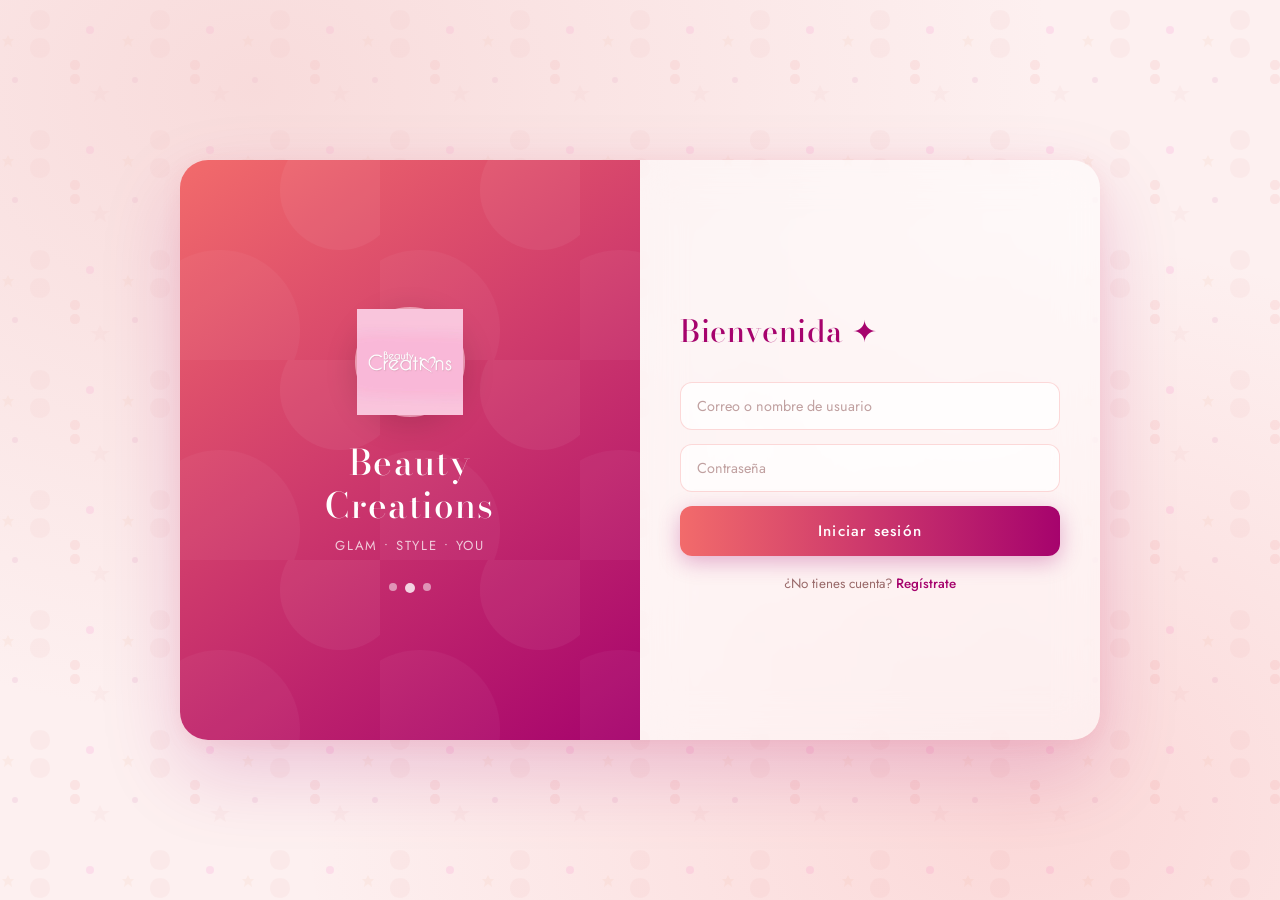
==== index.html @ e6faa915 "Add files via upload" ====
<!DOCTYPE html>
<html lang="es">
<head>
  <meta charset="UTF-8" />
  <meta name="viewport" content="width=device-width, initial-scale=1.0"/>
  <title>Beauty Creations</title>
  <link rel="preconnect" href="https://fonts.googleapis.com">
  <link rel="preconnect" href="https://fonts.gstatic.com" crossorigin>
  <link href="https://fonts.googleapis.com/css2?family=Bodoni+Moda:ital,opsz,wght@0,6..96,400;0,6..96,500;0,6..96,600;1,6..96,400&family=Jost:wght@300;400;500&display=swap" rel="stylesheet">
  <style>
    :root {
      --blush:   #F2C2C2;
      --coral:   #F26B6B;
      --peach:   #F2B694;
      --fuchsia: #F2059F;
      --plum:    #A6036D;
      --white:   #fff9f9;
      --glass:   rgba(255,255,255,0.55);
      --shadow:  0 8px 40px rgba(162,3,109,0.10);
      --radius:  18px;
      --font-display: 'Bodoni Moda', Georgia, serif;
      --font-body:    'Jost', sans-serif;
    }

    *, *::before, *::after { box-sizing: border-box; margin: 0; padding: 0; }
    html { scroll-behavior: smooth; }

    /* ── Scrollbar ── */
    ::-webkit-scrollbar { width: 5px; }
    ::-webkit-scrollbar-track { background: var(--blush); }
    ::-webkit-scrollbar-thumb { background: var(--coral); border-radius: 10px; }

    body {
      font-family: var(--font-body);
      background-color: #fdf0f0;
      background-image:
        radial-gradient(ellipse at 20% 10%, rgba(242,194,194,0.45) 0%, transparent 55%),
        radial-gradient(ellipse at 80% 90%, rgba(242,107,107,0.18) 0%, transparent 50%),
        url("data:image/svg+xml,%3Csvg width='120' height='120' viewBox='0 0 120 120' xmlns='http://www.w3.org/2000/svg'%3E%3Cg fill='none' fill-rule='evenodd'%3E%3Cpath d='M30 20 C30 14 34 10 40 10 C46 10 50 14 50 20 C50 26 46 30 40 30 L40 38 C46 38 50 42 50 48 C50 54 46 58 40 58 C34 58 30 54 30 48 C30 42 34 38 40 38 L40 30 C34 30 30 26 30 20Z' fill='%23F2C2C2' fill-opacity='0.15'/%3E%3Ccircle cx='90' cy='30' r='4' fill='%23F2059F' fill-opacity='0.08'/%3E%3Ccircle cx='15' cy='80' r='3' fill='%23A6036D' fill-opacity='0.07'/%3E%3Cpath d='M70 65 C70 62 72 60 75 60 C78 60 80 62 80 65 C80 68 78 70 75 70 L75 74 C78 74 80 76 80 79 C80 82 78 84 75 84 C72 84 70 82 70 79 C70 76 72 74 75 74 L75 70 C72 70 70 68 70 65Z' fill='%23F26B6B' fill-opacity='0.10'/%3E%3Cpath d='M100 85 L103 91 L110 91 L104 95 L106 102 L100 98 L94 102 L96 95 L90 91 L97 91Z' fill='%23F2C2C2' fill-opacity='0.12'/%3E%3Cpath d='M8 35 L10 39 L14 39 L11 42 L12 47 L8 44 L4 47 L5 42 L2 39 L6 39Z' fill='%23F2B694' fill-opacity='0.12'/%3E%3C/g%3E%3C/svg%3E");
      min-height: 100vh;
      color: #3a2a2a;
    }

    /* ══════════════════════════════════════
       SCREENS
    ══════════════════════════════════════ */
    .screen { display: none; }
    .screen.active { display: block; }
    #auth-screen.active { display: flex; }

    /* ══════════════════════════════════════
       AUTH SCREEN
    ══════════════════════════════════════ */
    #auth-screen {
      min-height: 100vh;
      align-items: center;
      justify-content: center;
      padding: 20px;
    }

    .auth-container {
      display: grid;
      grid-template-columns: 1fr 1fr;
      max-width: 920px;
      width: 100%;
      min-height: 580px;
      border-radius: 28px;
      overflow: hidden;
      box-shadow: 0 32px 80px rgba(162,3,109,0.18), 0 4px 20px rgba(242,107,107,0.10);
      animation: authFadeIn 0.7s ease forwards;
    }

    @keyframes authFadeIn {
      from { opacity: 0; transform: translateY(24px) scale(0.98); }
      to   { opacity: 1; transform: translateY(0) scale(1); }
    }

    /* Left brand panel */
    .auth-brand {
      background: linear-gradient(145deg, var(--coral) 0%, var(--plum) 100%);
      display: flex;
      flex-direction: column;
      align-items: center;
      justify-content: center;
      padding: 48px 32px;
      position: relative;
      overflow: hidden;
    }
    .auth-brand::before {
      content: '';
      position: absolute; inset: 0;
      background: url("data:image/svg+xml,%3Csvg width='200' height='200' viewBox='0 0 200 200' xmlns='http://www.w3.org/2000/svg'%3E%3Ccircle cx='160' cy='30' r='60' fill='white' fill-opacity='0.05'/%3E%3Ccircle cx='40' cy='170' r='80' fill='white' fill-opacity='0.04'/%3E%3C/svg%3E");
    }
    .auth-brand-logo {
      width: 110px;
      height: 110px;
      border-radius: 50%;
      background: rgba(255,255,255,0.15);
      border: 2px solid rgba(255,255,255,0.35);
      display: flex;
      align-items: center;
      justify-content: center;
      margin-bottom: 24px;
      backdrop-filter: blur(8px);
      box-shadow: 0 8px 32px rgba(0,0,0,0.15);
      position: relative;
      z-index: 1;
    }

    .auth-brand h1 {
      font-family: var(--font-display);
      font-size: clamp(1.6rem, 3vw, 2.2rem);
      font-weight: 500;
      color: #fff;
      text-align: center;
      letter-spacing: 0.04em;
      line-height: 1.2;
      position: relative; z-index: 1;
    }
    .auth-brand p {
      color: rgba(255,255,255,0.75);
      font-size: 0.82rem;
      letter-spacing: 0.14em;
      text-transform: uppercase;
      margin-top: 10px;
      position: relative; z-index: 1;
    }
    .auth-brand-gems {
      display: flex; gap: 8px; margin-top: 28px;
      position: relative; z-index: 1;
    }
    .auth-brand-gems span {
      width: 8px; height: 8px; border-radius: 50%;
      background: rgba(255,255,255,0.5);
    }
    .auth-brand-gems span:nth-child(2) { background: rgba(255,255,255,0.8); width: 10px; height: 10px; }

    /* Right form panel */
    .auth-form-panel {
      background: var(--glass);
      backdrop-filter: blur(20px);
      -webkit-backdrop-filter: blur(20px);
      padding: 48px 40px;
      display: flex;
      flex-direction: column;
      justify-content: center;
    }
    .auth-form-panel h2 {
      font-family: var(--font-display);
      font-size: 1.9rem;
      font-weight: 500;
      color: var(--plum);
      margin-bottom: 28px;
      letter-spacing: 0.02em;
    }

    /* Inputs */
    .auth-form-panel input,
    #profile-section input {
      display: block;
      width: 100%;
      padding: 13px 16px;
      margin-bottom: 14px;
      border: 1.5px solid rgba(242,107,107,0.25);
      border-radius: 12px;
      background: rgba(255,255,255,0.75);
      font-family: var(--font-body);
      font-size: 0.9rem;
      color: #3a2a2a;
      outline: none;
      transition: border-color 0.25s, box-shadow 0.25s, background 0.25s;
    }
    .auth-form-panel input:focus {
      border-color: var(--coral);
      background: #fff;
      box-shadow: 0 0 0 4px rgba(242,107,107,0.12);
    }
    .auth-form-panel input::placeholder { color: #c0a0a0; }

    /* Primary button */
    .btn-primary {
      width: 100%;
      padding: 14px;
      border: none;
      border-radius: 12px;
      background: linear-gradient(90deg, var(--coral) 0%, var(--plum) 100%);
      color: #fff;
      font-family: var(--font-body);
      font-size: 0.95rem;
      font-weight: 500;
      letter-spacing: 0.08em;
      cursor: pointer;
      transition: transform 0.2s, box-shadow 0.2s;
      box-shadow: 0 6px 22px rgba(166,3,109,0.3);
      position: relative;
      overflow: hidden;
    }
    .btn-primary::after {
      content: '';
      position: absolute; inset: 0;
      background: linear-gradient(90deg, transparent 0%, rgba(255,255,255,0.15) 50%, transparent 100%);
      transform: translateX(-100%);
      transition: transform 0.4s;
    }
    .btn-primary:hover { transform: translateY(-2px); box-shadow: 0 10px 28px rgba(166,3,109,0.35); }
    .btn-primary:hover::after { transform: translateX(100%); }
    .btn-primary:active { transform: translateY(0); }

    .switch-link {
      text-align: center;
      margin-top: 18px;
      font-size: 0.84rem;
      color: #9a6a6a;
    }
    .switch-link a {
      color: var(--plum);
      text-decoration: none;
      font-weight: 500;
      cursor: pointer;
    }
    .switch-link a:hover { text-decoration: underline; }

    .error-msg  { color: var(--coral); font-size: 0.82rem; margin-bottom: 10px; }
    .success-msg{ color: #4caf50;      font-size: 0.82rem; margin-bottom: 10px; }

    /* ══════════════════════════════════════
       NAVBAR
    ══════════════════════════════════════ */
    #main-nav {
      position: sticky;
      top: 0;
      z-index: 50;
      display: flex;
      align-items: center;
      justify-content: space-between;
      padding: 0 32px;
      height: 68px;
      background: rgba(253,240,240,0.72);
      backdrop-filter: blur(18px);
      -webkit-backdrop-filter: blur(18px);
      border-bottom: 1px solid rgba(242,194,194,0.4);
      box-shadow: 0 2px 20px rgba(162,3,109,0.06);
      animation: slideDown 0.5s ease;
    }
    @keyframes slideDown {
      from { transform: translateY(-100%); opacity: 0; }
      to   { transform: translateY(0);     opacity: 1; }
    }

    .nav-logo { display: flex; align-items: center; gap: 10px; text-decoration: none; }

    .nav-logo-icon {
      width: 34px; height: 34px;
      border-radius: 50%;
      background: linear-gradient(135deg, var(--coral), var(--plum));
      display: flex; align-items: center; justify-content: center;
      box-shadow: 0 3px 10px rgba(166,3,109,0.25);
    }

    .nav-logo-text {
      font-family: var(--font-display);
      font-size: 1.1rem;
      font-weight: 500;
      color: var(--plum);
      letter-spacing: 0.04em;
    }

    .nav-links { display: flex; gap: 6px; align-items: center; }
    .nav-links a {
      text-decoration: none;
      color: #7a4a5a;
      font-size: 0.78rem;
      font-weight: 500;
      letter-spacing: 0.1em;
      text-transform: uppercase;
      padding: 7px 16px;
      border-radius: 30px;
      cursor: pointer;
      transition: background 0.2s, color 0.2s;
    }
    .nav-links a:hover { background: rgba(242,107,107,0.1); color: var(--plum); }
    .nav-links a.active {
      background: linear-gradient(90deg, var(--coral), var(--plum));
      color: #fff;
      box-shadow: 0 3px 12px rgba(166,3,109,0.25);
    }

    #user-area { display: flex; align-items: center; gap: 10px; position: relative; cursor: pointer; }
    #user-avatar {
      width: 36px; height: 36px;
      border-radius: 50%;
      object-fit: cover;
      border: 2px solid var(--coral);
      box-shadow: 0 2px 10px rgba(242,107,107,0.3);
      transition: transform 0.2s, box-shadow 0.2s;
    }
    #user-avatar:hover { transform: scale(1.08); box-shadow: 0 4px 16px rgba(242,107,107,0.4); }
    #username-display { font-size: 0.83rem; font-weight: 500; color: var(--plum); }

    #dropdown-menu {
      display: none;
      position: absolute;
      top: calc(100% + 12px);
      right: 0;
      background: rgba(255,255,255,0.96);
      backdrop-filter: blur(20px);
      border: 1px solid rgba(242,194,194,0.5);
      border-radius: 16px;
      min-width: 180px;
      padding: 8px;
      box-shadow: 0 16px 48px rgba(162,3,109,0.15);
      z-index: 100;
      animation: dropIn 0.22s ease;
    }
    @keyframes dropIn {
      from { opacity: 0; transform: translateY(-8px) scale(0.96); }
      to   { opacity: 1; transform: translateY(0) scale(1); }
    }
    #dropdown-menu.open { display: block; }
    #dropdown-menu button {
      display: block; width: 100%;
      padding: 10px 14px;
      background: none; border: none;
      text-align: left;
      font-family: var(--font-body);
      font-size: 0.87rem;
      color: #5a3a4a;
      border-radius: 10px;
      cursor: pointer;
      transition: background 0.18s;
    }
    #dropdown-menu button:hover { background: rgba(242,194,194,0.35); color: var(--plum); }

    /* ══════════════════════════════════════
       APP CONTENT
    ══════════════════════════════════════ */
    #app-content { padding: 28px 32px 48px; max-width: 1300px; margin: 0 auto; }

    .section-view { display: none; }
    .section-view.active { display: block; animation: fadeUp 0.4s ease; }
    @keyframes fadeUp {
      from { opacity: 0; transform: translateY(16px); }
      to   { opacity: 1; transform: translateY(0); }
    }

    /* ══════════════════════════════════════
       SEARCH & FILTER BAR
    ══════════════════════════════════════ */
    #search-filter-bar {
      display: flex;
      flex-wrap: wrap;
      gap: 12px;
      margin-bottom: 28px;
      align-items: center;
      background: rgba(255,255,255,0.6);
      backdrop-filter: blur(12px);
      border: 1px solid rgba(242,194,194,0.4);
      border-radius: 20px;
      padding: 14px 20px;
      box-shadow: 0 4px 20px rgba(162,3,109,0.06);
    }

    #search-input {
      flex: 1;
      min-width: 180px;
      padding: 10px 16px 10px 40px;
      border: 1.5px solid rgba(242,107,107,0.2);
      border-radius: 30px;
      background: rgba(255,255,255,0.8);
      font-family: var(--font-body);
      font-size: 0.88rem;
      color: #3a2a2a;
      outline: none;
      transition: border-color 0.2s, box-shadow 0.2s;
      background-image: url("data:image/svg+xml,%3Csvg xmlns='http://www.w3.org/2000/svg' width='16' height='16' viewBox='0 0 24 24' fill='none' stroke='%23F26B6B' stroke-width='2'%3E%3Ccircle cx='11' cy='11' r='8'/%3E%3Cpath d='m21 21-4.35-4.35'/%3E%3C/svg%3E");
      background-repeat: no-repeat;
      background-position: 14px center;
    }
    #search-input:focus { border-color: var(--coral); box-shadow: 0 0 0 4px rgba(242,107,107,0.1); }

    #sort-select {
      padding: 10px 14px;
      border: 1.5px solid rgba(242,107,107,0.2);
      border-radius: 30px;
      background: rgba(255,255,255,0.8);
      font-family: var(--font-body);
      font-size: 0.85rem;
      color: #5a3a4a;
      outline: none;
      cursor: pointer;
      transition: border-color 0.2s;
    }
    #sort-select:focus { border-color: var(--coral); }

    .filter-group { display: flex; flex-wrap: wrap; gap: 8px; }
    .filter-btn {
      padding: 6px 15px;
      border: 1.5px solid rgba(242,107,107,0.3);
      border-radius: 30px;
      background: rgba(255,255,255,0.7);
      font-family: var(--font-body);
      font-size: 0.77rem;
      letter-spacing: 0.06em;
      color: #7a4a5a;
      cursor: pointer;
      transition: all 0.2s;
    }
    .filter-btn:hover { background: rgba(242,194,194,0.5); border-color: var(--coral); }
    .filter-btn.active {
      background: linear-gradient(90deg, var(--coral), var(--fuchsia));
      border-color: transparent;
      color: #fff;
      box-shadow: 0 3px 12px rgba(242,5,159,0.25);
    }

    /* ══════════════════════════════════════
       PRODUCT GRID
    ══════════════════════════════════════ */
    .products-grid {
      display: grid;
      grid-template-columns: repeat(auto-fill, minmax(220px, 1fr));
      gap: 22px;
    }

    .product-card {
      border-radius: var(--radius);
      background: rgba(255,255,255,0.75);
      backdrop-filter: blur(10px);
      border: 1px solid rgba(242,194,194,0.35);
      overflow: hidden;
      cursor: pointer;
      position: relative;
      transition: transform 0.28s cubic-bezier(.22,.68,0,1.3), box-shadow 0.28s;
      box-shadow: 0 4px 20px rgba(162,3,109,0.07);
      animation: cardIn 0.4s ease backwards;
    }
    .product-card:hover {
      transform: translateY(-8px) scale(1.015);
      box-shadow: 0 20px 48px rgba(162,3,109,0.16), 0 0 0 2px rgba(242,107,107,0.2);
    }
    @keyframes cardIn {
      from { opacity: 0; transform: translateY(18px); }
      to   { opacity: 1; transform: translateY(0); }
    }
    .product-card img {
      width: 100%;
      height: 180px;
      object-fit: cover;
      display: block;
      transition: transform 0.35s;
    }
    .product-card:hover img { transform: scale(1.05); }

    .card-body { padding: 14px 16px 16px; }
    .product-card h3 {
      font-family: var(--font-display);
      font-size: 0.93rem;
      font-weight: 500;
      color: #3a2a2a;
      margin-bottom: 6px;
      line-height: 1.3;
    }
    .product-card .price { font-weight: 600; font-size: 1rem; color: var(--plum); letter-spacing: 0.02em; }
    .product-card .category-badge {
      display: inline-block;
      font-size: 0.7rem;
      letter-spacing: 0.08em;
      text-transform: uppercase;
      background: linear-gradient(90deg, rgba(242,194,194,0.5), rgba(242,182,148,0.4));
      color: var(--plum);
      border-radius: 20px;
      padding: 3px 10px;
      margin-top: 8px;
    }

    .fav-btn {
      position: absolute;
      top: 10px; right: 10px;
      background: rgba(255,255,255,0.85);
      border: none;
      border-radius: 50%;
      width: 34px; height: 34px;
      display: flex; align-items: center; justify-content: center;
      cursor: pointer;
      font-size: 16px;
      backdrop-filter: blur(8px);
      box-shadow: 0 2px 10px rgba(0,0,0,0.08);
      transition: transform 0.2s, box-shadow 0.2s;
      z-index: 2;
    }
    .fav-btn:hover { transform: scale(1.2); box-shadow: 0 4px 16px rgba(242,5,159,0.25); }

    .unavailable { opacity: 0.55; pointer-events: none; }
    .unavailable::after {
      content: 'No disponible';
      position: absolute; top: 50%; left: 50%;
      transform: translate(-50%, -50%);
      background: rgba(60,20,30,0.7);
      color: #fff;
      padding: 6px 14px;
      border-radius: 30px;
      font-size: 0.75rem;
      letter-spacing: 0.06em;
      pointer-events: none;
    }
    .no-products {
      text-align: center;
      padding: 60px;
      color: #c09090;
      font-family: var(--font-display);
      font-size: 1.1rem;
      font-style: italic;
      grid-column: 1 / -1;
    }

    /* ══════════════════════════════════════
       PRODUCT DETAIL
    ══════════════════════════════════════ */
    #view-producto { max-width: 880px; margin: 0 auto; }
    #back-btn {
      display: inline-flex; align-items: center; gap: 6px;
      padding: 8px 18px;
      border: 1.5px solid rgba(242,107,107,0.3);
      border-radius: 30px;
      background: rgba(255,255,255,0.7);
      font-family: var(--font-body);
      font-size: 0.85rem;
      color: var(--plum);
      cursor: pointer;
      margin-bottom: 24px;
      transition: background 0.2s, border-color 0.2s;
    }
    #back-btn:hover { background: rgba(242,194,194,0.4); border-color: var(--coral); }

    #product-detail {
      display: grid;
      grid-template-columns: 1fr 1fr;
      gap: 36px;
      background: rgba(255,255,255,0.7);
      backdrop-filter: blur(14px);
      border: 1px solid rgba(242,194,194,0.35);
      border-radius: 24px;
      overflow: hidden;
      box-shadow: 0 12px 48px rgba(162,3,109,0.10);
      animation: fadeUp 0.4s ease;
    }
    #product-detail img {
      width: 100%;
      height: 420px;
      object-fit: cover;
      display: block;
    }

    .detail-info { padding: 36px 32px 36px 8px; display: flex; flex-direction: column; justify-content: center; }
    .detail-category {
      font-size: 0.72rem;
      letter-spacing: 0.12em;
      text-transform: uppercase;
      color: var(--coral);
      font-weight: 500;
      margin-bottom: 12px;
    }
    #product-detail h2 {
      font-family: var(--font-display);
      font-size: clamp(1.4rem, 3vw, 2rem);
      font-weight: 500;
      color: #2a1a2a;
      line-height: 1.2;
      margin-bottom: 16px;
    }
    .detail-price { font-size: 2rem; font-weight: 600; color: var(--plum); margin-bottom: 18px; }
    .detail-desc { font-size: 0.9rem; color: #7a5a6a; line-height: 1.7; margin-bottom: 20px; }
    .detail-status { font-size: 0.85rem; margin-bottom: 22px; }
    .detail-actions { display: flex; gap: 12px; flex-wrap: wrap; }
    .detail-actions button {
      padding: 12px 20px;
      border-radius: 12px;
      font-family: var(--font-body);
      font-size: 0.85rem;
      font-weight: 500;
      cursor: pointer;
      transition: all 0.22s;
      border: none;
    }
    #detail-fav-btn {
      background: linear-gradient(90deg, var(--fuchsia), var(--plum));
      color: #fff;
      box-shadow: 0 4px 16px rgba(242,5,159,0.3);
    }
    #detail-fav-btn:hover { transform: translateY(-2px); box-shadow: 0 8px 22px rgba(242,5,159,0.4); }

    .btn-stores {
      background: rgba(255,255,255,0.8);
      border: 1.5px solid rgba(242,107,107,0.35);
      color: var(--plum);
    }
    .btn-stores:hover { background: rgba(242,194,194,0.3); }

    /* ══════════════════════════════════════
       FAVORITES EMPTY
    ══════════════════════════════════════ */
    #fav-empty {
      display: none;
      text-align: center;
      padding: 80px 20px;
      color: #c09090;
      font-family: var(--font-display);
      font-style: italic;
      font-size: 1.15rem;
    }

    /* ══════════════════════════════════════
       PROFILE
    ══════════════════════════════════════ */
    #view-perfil { max-width: 520px; }
    #profile-section {
      background: rgba(255,255,255,0.7);
      backdrop-filter: blur(14px);
      border: 1px solid rgba(242,194,194,0.35);
      border-radius: 24px;
      padding: 36px 32px;
      box-shadow: 0 8px 36px rgba(162,3,109,0.08);
    }
    #profile-section h2 {
      font-family: var(--font-display);
      font-size: 1.8rem;
      font-weight: 500;
      color: var(--plum);
      margin-bottom: 28px;
    }
    #profile-section label {
      display: block;
      font-size: 0.78rem;
      font-weight: 500;
      letter-spacing: 0.08em;
      text-transform: uppercase;
      color: #9a6a7a;
      margin-bottom: 6px;
    }
    #profile-avatar-preview {
      width: 80px; height: 80px;
      border-radius: 50%;
      object-fit: cover;
      border: 3px solid var(--coral);
      box-shadow: 0 4px 16px rgba(242,107,107,0.25);
      margin-bottom: 14px;
      display: block;
    }
    #profile-section button {
      padding: 11px 22px;
      border-radius: 10px;
      font-family: var(--font-body);
      font-size: 0.87rem;
      font-weight: 500;
      cursor: pointer;
      margin-right: 8px;
      margin-top: 6px;
      transition: all 0.2s;
      border: none;
    }
    .btn-save-profile {
      background: linear-gradient(90deg, var(--coral), var(--plum));
      color: #fff;
      box-shadow: 0 4px 16px rgba(166,3,109,0.25);
    }
    .btn-delete-account {
      background: rgba(255,255,255,0.7);
      color: #c55;
      border: 1.5px solid rgba(200,80,80,0.35);
    }
    .btn-delete-account:hover { background: rgba(255,200,200,0.4); }

    /* ══════════════════════════════════════
       MODALS
    ══════════════════════════════════════ */
    #stores-modal, #delete-modal {
      display: none;
      position: fixed; inset: 0;
      background: rgba(40,10,30,0.45);
      backdrop-filter: blur(4px);
      z-index: 200;
      align-items: center;
      justify-content: center;
      padding: 20px;
    }
    #stores-modal.open, #delete-modal.open { display: flex; }

    #stores-modal .modal-content,
    #delete-modal .modal-content {
      background: rgba(255,255,255,0.95);
      backdrop-filter: blur(20px);
      border: 1px solid rgba(242,194,194,0.4);
      border-radius: 24px;
      padding: 32px;
      max-width: 480px;
      width: 100%;
      max-height: 80vh;
      overflow-y: auto;
      box-shadow: 0 24px 64px rgba(162,3,109,0.2);
      animation: modalIn 0.3s cubic-bezier(.22,.68,0,1.2);
    }
    @keyframes modalIn {
      from { opacity: 0; transform: scale(0.92) translateY(16px); }
      to   { opacity: 1; transform: scale(1) translateY(0); }
    }
    #stores-modal h3, #delete-modal h3 {
      font-family: var(--font-display);
      font-size: 1.4rem;
      font-weight: 500;
      color: var(--plum);
      margin-bottom: 16px;
    }

    #stores-geo-status { font-size: 0.85rem; color: #9a6a7a; margin-bottom: 18px; }

    .store-card {
      border: 1px solid rgba(242,194,194,0.4);
      border-radius: 14px;
      padding: 14px 16px;
      margin-bottom: 12px;
      background: rgba(255,245,245,0.7);
      transition: box-shadow 0.2s;
    }
    .store-card:hover { box-shadow: 0 4px 18px rgba(162,3,109,0.1); }
    .store-card h4 { font-family: var(--font-display); font-size: 0.97rem; color: #3a2a2a; margin-bottom: 6px; }
    .store-card p  { font-size: 0.83rem; color: #7a5a6a; margin: 3px 0; }
    .store-card a  { font-size: 0.82rem; color: var(--coral); text-decoration: none; font-weight: 500; }
    .store-card a:hover { color: var(--plum); }

    #close-stores {
      margin-top: 18px;
      padding: 10px 22px;
      border: 1.5px solid rgba(242,107,107,0.3);
      border-radius: 10px;
      background: transparent;
      font-family: var(--font-body);
      font-size: 0.87rem;
      color: var(--plum);
      cursor: pointer;
      transition: background 0.2s;
    }
    #close-stores:hover { background: rgba(242,194,194,0.3); }

    #delete-modal h3 { color: #c55; }
    #delete-modal p { font-size: 0.88rem; color: #7a5a5a; margin-bottom: 14px; line-height: 1.6; }
    #delete-modal input {
      display: block; width: 100%;
      padding: 12px 14px;
      border: 1.5px solid rgba(200,80,80,0.3);
      border-radius: 10px;
      font-family: var(--font-body);
      font-size: 0.9rem;
      margin-bottom: 10px;
      outline: none;
    }
    #delete-modal input:focus { border-color: #c55; box-shadow: 0 0 0 3px rgba(200,80,80,0.1); }

    .modal-actions { display: flex; gap: 10px; margin-top: 6px; }
    .modal-actions button {
      flex: 1;
      padding: 11px;
      border-radius: 10px;
      font-family: var(--font-body);
      font-size: 0.87rem;
      font-weight: 500;
      cursor: pointer;
      transition: all 0.2s;
      border: none;
    }
    .btn-cancel {
      background: rgba(240,230,230,0.7);
      border: 1px solid rgba(200,170,170,0.4);
      color: #6a4a4a;
    }
    .btn-danger {
      background: linear-gradient(90deg, #e05555, #a02020);
      color: #fff;
      box-shadow: 0 4px 14px rgba(180,30,30,0.25);
    }
    .btn-danger:hover { transform: translateY(-1px); }

    /* HERO BANNER */
    .section-hero {
      border-radius: 24px;
      overflow: hidden;
      margin-bottom: 32px;
      position: relative;
      min-height: 200px;
      background: linear-gradient(120deg, var(--blush) 0%, rgba(242,107,107,0.35) 50%, rgba(166,3,109,0.25) 100%);
      display: flex;
      align-items: center;
      padding: 36px 40px;
    }
    .section-hero::before {
      content: '';
      position: absolute; inset: 0;
      background: url("data:image/svg+xml,%3Csvg width='300' height='200' viewBox='0 0 300 200' xmlns='http://www.w3.org/2000/svg'%3E%3Ccircle cx='270' cy='30' r='90' fill='white' fill-opacity='0.08'/%3E%3Ccircle cx='10' cy='180' r='100' fill='%23F2059F' fill-opacity='0.05'/%3E%3C/svg%3E");
    }
    .hero-content { position: relative; }
    .hero-content h2 {
      font-family: var(--font-display);
      font-size: clamp(1.6rem, 4vw, 2.8rem);
      font-weight: 400;
      font-style: italic;
      color: var(--plum);
      line-height: 1.15;
      margin-bottom: 8px;
    }
    .hero-content p { color: #9a5a6a; font-size: 0.9rem; letter-spacing: 0.06em; }

    /* ══════════════════════════════════════
       RESPONSIVE
    ══════════════════════════════════════ */
    @media (max-width: 768px) {
      .auth-container { grid-template-columns: 1fr; min-height: auto; }
      .auth-brand { padding: 32px 24px 24px; min-height: 180px; }
      .auth-form-panel { padding: 28px 24px; }
      #main-nav { padding: 0 16px; }
      .nav-links a { padding: 6px 10px; font-size: 0.72rem; }
      #app-content { padding: 16px 16px 40px; }
      #product-detail { grid-template-columns: 1fr; }
      #product-detail img { height: 280px; }
      .detail-info { padding: 24px; }
      .section-hero { padding: 24px 24px; }
      #search-filter-bar { padding: 12px 14px; }
    }

    @media (max-width: 480px) {
      .auth-brand h1 { font-size: 1.4rem; }
      .nav-logo-text { display: none; }
      .nav-links { gap: 2px; }
      .products-grid { grid-template-columns: repeat(auto-fill, minmax(160px, 1fr)); gap: 14px; }
    }
  </style>
</head>
<body>

<!-- =============================================
     PANTALLA DE AUTENTICACIÓN
============================================= -->
<div id="auth-screen" class="screen active">
  <div class="auth-container">

    <div class="auth-brand">
      <div class="auth-brand-logo">
        <img src="logob.jpeg" alt="Beauty Creations" style="width:100%;height:100%;object-fit:contain;display:block;" />
      </div>
      <h1>Beauty<br/>Creations</h1>
      <p>Glam • Style • You</p>
      <div class="auth-brand-gems">
        <span></span><span></span><span></span>
      </div>
    </div>

    <div class="auth-form-panel">
      <div id="login-form">
        <h2>Bienvenida ✦</h2>
        <div id="login-error" class="error-msg"></div>
        <input type="text" id="login-identifier" placeholder="Correo o nombre de usuario" />
        <input type="password" id="login-password" placeholder="Contraseña" />
        <button class="btn-primary" id="btn-login">Iniciar sesión</button>
        <div class="switch-link">¿No tienes cuenta? <a id="link-to-register">Regístrate</a></div>
      </div>

      <div id="register-form" style="display:none;">
        <h2>Crear cuenta</h2>
        <div id="register-error" class="error-msg"></div>
        <div id="register-success" class="success-msg"></div>
        <input type="text"     id="reg-fullname"  placeholder="Nombre completo" />
        <input type="text"     id="reg-username"  placeholder="Nombre de usuario" />
        <input type="email"    id="reg-email"     placeholder="Correo electrónico" />
        <input type="password" id="reg-password"  placeholder="Contraseña (mín. 6 caracteres)" />
        <input type="date"     id="reg-birthdate" placeholder="Fecha de nacimiento" />
        <button class="btn-primary" id="btn-register">Registrarse</button>
        <div class="switch-link">¿Ya tienes cuenta? <a id="link-to-login">Inicia sesión</a></div>
      </div>
    </div>

  </div>
</div>

<!-- =============================================
     PANTALLA PRINCIPAL
============================================= -->
<div id="app-screen" class="screen">

  <nav id="main-nav">
    <div class="nav-logo">
      <div class="nav-logo-icon">
        <img src="logob.jpeg" alt="Beauty Creations" style="width:100%;height:100%;object-fit:cover;" />
      </div>
      <span class="nav-logo-text">Beauty Creations</span>
    </div>

    <div class="nav-links">
      <a data-section="inicio" class="nav-link">Inicio</a>
      <a data-section="skincare" class="nav-link">Skincare</a>
      <a data-section="maquillaje" class="nav-link">Maquillaje</a>
      <a data-section="favoritos" class="nav-link">Favoritos</a>
    </div>

    <div id="user-area">
      <img id="user-avatar" src="" alt="Avatar" />
      <span id="username-display"></span>
      <div id="dropdown-menu">
        <button data-dd-action="perfil">Mi Perfil</button>
        <button data-dd-action="delete">Eliminar cuenta</button>
        <button data-dd-action="logout">Cerrar sesión</button>
      </div>
    </div>
  </nav>

  <div id="app-content">

    <div id="search-filter-bar" style="display:none;">
      <input type="text" id="search-input" placeholder="Buscar productos..." />
      <select id="sort-select">
        <option value="">Ordenar por...</option>
        <option value="price-asc">Precio: menor a mayor</option>
        <option value="price-desc">Precio: mayor a menor</option>
        <option value="alpha-asc">A → Z</option>
        <option value="alpha-desc">Z → A</option>
      </select>
      <div class="filter-group" id="category-filters"></div>
    </div>

    <div id="view-inicio" class="section-view">
      <div class="section-hero">
        <div class="hero-content">
          <h2>Tu belleza,<br/>tu esencia.</h2>
          <p>Descubre la colección completa Beauty Creations</p>
        </div>
      </div>
      <div class="products-grid" id="grid-inicio"></div>
    </div>

    <div id="view-skincare" class="section-view">
      <div class="section-hero">
        <div class="hero-content">
          <h2>Skincare</h2>
          <p>Cuida y transforma tu piel con nuestra línea de cuidado</p>
        </div>
      </div>
      <div class="products-grid" id="grid-skincare"></div>
    </div>

    <div id="view-maquillaje" class="section-view">
      <div class="section-hero">
        <div class="hero-content">
          <h2>Maquillaje</h2>
          <p>Color, textura y glamour para cada look</p>
        </div>
      </div>
      <div class="products-grid" id="grid-maquillaje"></div>
    </div>

    <div id="view-favoritos" class="section-view">
      <p id="fav-empty" style="display:none;" class="no-products">
        ✦ Aún no tienes favoritos. ¡Explora y guarda los que más te gusten!
      </p>
      <div class="products-grid" id="grid-favoritos"></div>
    </div>

    <div id="view-producto" class="section-view">
      <button id="back-btn">← Volver</button>
      <div id="product-detail"></div>
    </div>

    <div id="view-perfil" class="section-view">
      <div id="profile-section">
        <h2>Mi Perfil</h2>
        <label>Foto de perfil</label>
        <img id="profile-avatar-preview" src="" alt="Avatar" />
        <input type="file" id="avatar-input" accept="image/*" />
        <label>Nombre completo</label>
        <input type="text" id="prof-fullname" />
        <label>Nombre de usuario</label>
        <input type="text" id="prof-username" />
        <label>Nueva contraseña (dejar vacío para no cambiar)</label>
        <input type="password" id="prof-password" placeholder="Nueva contraseña" />
        <div id="profile-msg" class="success-msg"></div>
        <button class="btn-save-profile" id="btn-save-profile">Guardar cambios</button>
        <button class="btn-delete-account" id="btn-open-delete">Eliminar cuenta</button>
      </div>
    </div>

  </div>
</div>

<div id="stores-modal">
  <div class="modal-content">
    <h3>📍 Tiendas cercanas</h3>
    <p id="stores-geo-status">Obteniendo tu ubicación...</p>
    <div id="stores-list"></div>
    <button id="close-stores" type="button">Cerrar</button>
  </div>
</div>

<div id="delete-modal">
  <div class="modal-content">
    <h3>⚠️ Eliminar cuenta</h3>
    <p>Esta acción es <strong>irreversible</strong>. Se eliminarán todos tus datos, favoritos y configuraciones de forma permanente.</p>
    <p>Para confirmar, escribe tu contraseña actual:</p>
    <input type="password" id="delete-password" placeholder="Contraseña actual" />
    <div id="delete-error" class="error-msg"></div>
    <div class="modal-actions">
      <button class="btn-cancel" id="btn-cancel-delete" type="button">Cancelar</button>
      <button class="btn-danger" id="btn-confirm-delete" type="button">Eliminar permanentemente</button>
    </div>
  </div>
</div>

<script>
/* ==================================================
   APP: Beauty Creations (todo en index.html)
   He integrado la lógica previamente separada en:
   - backend/auth.js
   - backend/favorites.js
   - backend/data.js
   - frontend/app.js
================================================== */

const PRODUCTS_DB = [
  {id:"sk001",name:"Vitamin C Brightening Serum",category:"skincare",subcategory:"serum",price:14.99,image:"https://cdn.shopify.com/s/files/1/0558/6502/9572/files/vitaminc.jpg",description:"Sérum iluminador con vitamina C que unifica el tono de la piel y reduce manchas.",available:true},
  {id:"sk002",name:"Hyaluronic Acid Hydrating Serum",category:"skincare",subcategory:"serum",price:12.99,image:"https://cdn.shopify.com/s/files/1/0558/6502/9572/files/hyaluronic.jpg",description:"Sérum con ácido hialurónico que hidrata intensamente y reduce líneas finas.",available:true},
  {id:"sk003",name:"Gentle Foaming Cleanser",category:"skincare",subcategory:"limpiador",price:9.99,image:"https://cdn.shopify.com/s/files/1/0558/6502/9572/files/cleanser.jpg",description:"Limpiador espumoso suave que elimina impurezas sin resecar la piel.",available:true},
  {id:"sk004",name:"Retinol Night Cream",category:"skincare",subcategory:"crema",price:16.99,image:"https://cdn.shopify.com/s/files/1/0558/6502/9572/files/retinol.jpg",description:"Crema nocturna con retinol que estimula la renovación celular mientras duermes.",available:true},
  {id:"sk005",name:"Deep Hydration Moisturizer",category:"skincare",subcategory:"hidratante",price:11.99,image:"https://cdn.shopify.com/s/files/1/0558/6502/9572/files/moisturizer.jpg",description:"Hidratante de uso diario con textura ligera, apta para todo tipo de piel.",available:true},
  {id:"sk006",name:"Purifying Clay Mask",category:"skincare",subcategory:"mascarilla",price:10.99,image:"https://cdn.shopify.com/s/files/1/0558/6502/9572/files/claymask.jpg",description:"Mascarilla de arcilla que purifica los poros y controla el exceso de sebo.",available:true},
  {id:"sk007",name:"Niacinamide 10% Pore Minimizer",category:"skincare",subcategory:"serum",price:13.49,image:"https://cdn.shopify.com/s/files/1/0558/6502/9572/files/niacinamide.jpg",description:"Sérum con niacinamida al 10% que minimiza poros y regula la producción de sebo.",available:true},
  {id:"sk008",name:"Micellar Water Cleanser",category:"skincare",subcategory:"limpiador",price:8.99,image:"https://cdn.shopify.com/s/files/1/0558/6502/9572/files/micellar.jpg",description:"Agua micelar que desmaquilla y limpia suavemente sin necesidad de enjuague.",available:false},
  {id:"sk009",name:"SPF 50 Daily Sunscreen",category:"skincare",subcategory:"hidratante",price:15.99,image:"https://cdn.shopify.com/s/files/1/0558/6502/9572/files/sunscreen.jpg",description:"Protector solar de amplio espectro SPF50 con acabado invisible y sin residuo blanco.",available:true},
  {id:"sk010",name:"Eye Reviving Cream",category:"skincare",subcategory:"crema",price:14.49,image:"https://cdn.shopify.com/s/files/1/0558/6502/9572/files/eyecream.jpg",description:"Crema contorno de ojos que reduce ojeras, bolsas y líneas de expresión.",available:true},

  {id:"mq001",name:"Flawless Stay Foundation",category:"maquillaje",subcategory:"base",price:12.99,image:"https://cdn.shopify.com/s/files/1/0558/6502/9572/files/foundation.jpg",description:"Base líquida de cobertura total con acabado semimate. Larga duración 24h.",available:true},
  {id:"mq002",name:"Full Coverage Concealer",category:"maquillaje",subcategory:"corrector",price:9.99,image:"https://cdn.shopify.com/s/files/1/0558/6502/9572/files/concealer.jpg",description:"Corrector de alta cobertura para ojeras, manchas e imperfecciones.",available:true},
  {id:"mq003",name:"Satin Blush Palette",category:"maquillaje",subcategory:"rubor",price:11.99,image:"https://cdn.shopify.com/s/files/1/0558/6502/9572/files/blush.jpg",description:"Paleta de rubores satinados en 4 tonos complementarios para un look natural.",available:true},
  {id:"mq004",name:"Glow Getter Highlighter",category:"maquillaje",subcategory:"iluminador",price:10.99,image:"https://cdn.shopify.com/s/files/1/0558/6502/9572/files/highlighter.jpg",description:"Iluminador en polvo prensado con partículas finas para un glow dramático.",available:true},
  {id:"mq005",name:"Smoke & Mirrors Eye Palette",category:"maquillaje",subcategory:"sombra",price:14.99,image:"https://cdn.shopify.com/s/files/1/0558/6502/9572/files/eyepalette.jpg",description:"Paleta de 18 sombras en acabados mate, shimmer y glitter para cualquier look.",available:true},
  {id:"mq006",name:"Pro Blending Brush Set",category:"maquillaje",subcategory:"brocha",price:19.99,image:"https://cdn.shopify.com/s/files/1/0558/6502/9572/files/brushset.jpg",description:"Set de 8 brochas profesionales de fibras sintéticas suaves. Incluye estuche.",available:true},
  {id:"mq007",name:"Translucent Setting Powder",category:"maquillaje",subcategory:"polvo",price:10.49,image:"https://cdn.shopify.com/s/files/1/0558/6502/9572/files/powder.jpg",description:"Polvo traslúcido que fija el maquillaje y controla brillos durante todo el día.",available:true},
  {id:"mq008",name:"Satin Lip Color",category:"maquillaje",subcategory:"labial",price:7.99,image:"https://cdn.shopify.com/s/files/1/0558/6502/9572/files/lipstick.jpg",description:"Labial satinado de larga duración con fórmula hidratante. 20 tonos.",available:true},
  {id:"mq009",name:"Waterproof Eyeliner Pencil",category:"maquillaje",subcategory:"delineador",price:6.99,image:"https://cdn.shopify.com/s/files/1/0558/6502/9572/files/eyeliner.jpg",description:"Delineador de ojos resistente al agua con punta precisa y larga duración.",available:false},
  {id:"mq010",name:"Volumizing Mascara",category:"maquillaje",subcategory:"mascara",price:8.99,image:"https://cdn.shopify.com/s/files/1/0558/6502/9572/files/mascara.jpg",description:"Máscara de pestañas que volumiza, alarga y curva. Fórmula sin grumos.",available:true},
  {id:"mq011",name:"Baked Bronzer Glow",category:"maquillaje",subcategory:"bronzer",price:12.49,image:"https://cdn.shopify.com/s/files/1/0558/6502/9572/files/bronzer.jpg",description:"Bronzeador en polvo horneado con destellos dorados para un bronceado natural.",available:true},
  {id:"mq012",name:"HD Foundation Brush",category:"maquillaje",subcategory:"brocha",price:8.99,image:"https://cdn.shopify.com/s/files/1/0558/6502/9572/files/foundationbrush.jpg",description:"Brocha de base plana con cerdas densas para cobertura impecable y uniforme.",available:true}
];

const SIMULATED_STORES = [
  {name:"Walmart Supercenter",address:"Av. Venustiano Carranza 2345, SLP",distance:1.2,lat:22.1534,lng:-100.9855,mapsUrl:"https://maps.google.com/?q=Walmart+San+Luis+Potosí"},
  {name:"Soriana Hiper",address:"Blvd. del Ejército 300, SLP",distance:2.5,lat:22.1421,lng:-100.9763,mapsUrl:"https://maps.google.com/?q=Soriana+San+Luis+Potosí"},
  {name:"Liverpool Plaza",address:"Av. Salvador Nava Martínez 3325, SLP",distance:3.1,lat:22.1389,lng:-100.9612,mapsUrl:"https://maps.google.com/?q=Liverpool+San+Luis+Potosí"},
  {name:"Farmacias Guadalajara",address:"Calle Galeana 100, SLP",distance:0.8,lat:22.1510,lng:-100.9798,mapsUrl:"https://maps.google.com/?q=Farmacias+Guadalajara+San+Luis+Potosí"},
  {name:"JAFRA Cosméticos (Centro)",address:"Calle Álvaro Obregón 45, SLP",distance:1.7,lat:22.1498,lng:-100.9821,mapsUrl:"https://maps.google.com/?q=JAFRA+San+Luis+Potosí"}
];

const FILTER_SUBCATS = {
  all: ['serum','limpiador','crema','hidratante','mascarilla','base','corrector','rubor','iluminador','sombra','brocha','polvo','labial','delineador','mascara','bronzer'],
  skincare: ['serum','limpiador','crema','hidratante','mascarilla'],
  maquillaje: ['base','corrector','rubor','iluminador','sombra','brocha','polvo','labial','delineador','mascara','bronzer']
};

const Auth = (() => {
  const hashPassword = (pwd) => btoa(unescape(encodeURIComponent(pwd + '_bc_salt_2024')));

  const getUsers = () => JSON.parse(localStorage.getItem('bc_users') || '[]');
  const saveUsers = (users) => localStorage.setItem('bc_users', JSON.stringify(users));

  const getCurrentSession = () => JSON.parse(localStorage.getItem('bc_session') || 'null');
  const setSession = (user) => localStorage.setItem('bc_session', JSON.stringify(user));
  const clearSession = () => localStorage.removeItem('bc_session');

  const register = ({ fullname, username, email, password, birthdate }) => {
    const users = getUsers();

    if (!fullname || !username || !email || !password || !birthdate)
      return { ok: false, error: 'Todos los campos son obligatorios.' };

    if (password.length < 6)
      return { ok: false, error: 'La contraseña debe tener al menos 6 caracteres.' };

    const emailRegex = /^[^\s@]+@[^\s@]+\.[^\s@]+$/;
    if (!emailRegex.test(email))
      return { ok: false, error: 'Ingresa un correo válido.' };

    if (users.find(u => u.email === email.toLowerCase()))
      return { ok: false, error: 'Este correo ya está registrado.' };

    if (users.find(u => u.username.toLowerCase() === username.toLowerCase()))
      return { ok: false, error: 'Este nombre de usuario ya está en uso.' };

    const newUser = {
      id: 'u_' + Date.now(),
      fullname,
      username,
      email: email.toLowerCase(),
      password: hashPassword(password),
      birthdate,
      avatar: '',
      favorites: [],
      createdAt: new Date().toISOString()
    };

    users.push(newUser);
    saveUsers(users);
    return { ok: true, user: newUser };
  };

  const login = (identifier, password) => {
    const users = getUsers();
    const user = users.find(u =>
      u.email === identifier.toLowerCase() ||
      u.username.toLowerCase() === identifier.toLowerCase()
    );

    if (!user) return { ok: false, error: 'Usuario no encontrado.' };
    if (user.password !== hashPassword(password))
      return { ok: false, error: 'Contraseña incorrecta.' };

    const sessionData = { ...user };
    delete sessionData.password;
    setSession(sessionData);
    return { ok: true, user: sessionData };
  };

  const logout = () => { clearSession(); };

  const updateUser = (userId, changes) => {
    const users = getUsers();
    const idx = users.findIndex(u => u.id === userId);
    if (idx === -1) return false;

    if (changes.password) {
      changes.password = hashPassword(changes.password);
    }

    users[idx] = { ...users[idx], ...changes };
    saveUsers(users);

    const updated = { ...users[idx] };
    delete updated.password;
    setSession(updated);
    return updated;
  };

  const verifyPassword = (userId, password) => {
    const users = getUsers();
    const user = users.find(u => u.id === userId);
    if (!user) return false;
    return user.password === hashPassword(password);
  };

  const deleteAccount = (userId) => {
    let users = getUsers();
    users = users.filter(u => u.id !== userId);
    saveUsers(users);
    clearSession();
  };

  return { register, login, logout, getCurrentSession, updateUser, verifyPassword, deleteAccount };
})();

const Favorites = (() => {
  const getFavIds = (userId) => {
    const users = JSON.parse(localStorage.getItem('bc_users') || '[]');
    const user = users.find(u => u.id === userId);
    return user ? (user.favorites || []) : [];
  };

  const saveFavIds = (userId, favIds) => {
    const users = JSON.parse(localStorage.getItem('bc_users') || '[]');
    const idx = users.findIndex(u => u.id === userId);
    if (idx === -1) return;
    users[idx].favorites = favIds;
    localStorage.setItem('bc_users', JSON.stringify(users));

    const session = JSON.parse(localStorage.getItem('bc_session') || 'null');
    if (session) {
      session.favorites = favIds;
      localStorage.setItem('bc_session', JSON.stringify(session));
    }
  };

  const toggle = (userId, productId) => {
    let favs = getFavIds(userId);
    if (favs.includes(productId)) favs = favs.filter(id => id !== productId);
    else favs.push(productId);
    saveFavIds(userId, favs);
    return favs;
  };

  const isFav = (userId, productId) => getFavIds(userId).includes(productId);

  const getFavProducts = (userId) => {
    const favIds = getFavIds(userId);
    return PRODUCTS_DB.filter(p => favIds.includes(p.id));
  };

  return { toggle, isFav, getFavProducts };
})();

let currentUser = null;
let currentSection = 'inicio';
let previousSection = 'inicio';
let currentProduct = null;
let activeFilters = new Set();

const mxnFormatter = new Intl.NumberFormat('es-MX', { style: 'currency', currency: 'MXN' });

const els = {
  authScreen: document.getElementById('auth-screen'),
  appScreen: document.getElementById('app-screen'),
  searchFilterBar: document.getElementById('search-filter-bar'),
  searchInput: document.getElementById('search-input'),
  sortSelect: document.getElementById('sort-select'),
  categoryFilters: document.getElementById('category-filters'),
  grids: {
    inicio: document.getElementById('grid-inicio'),
    skincare: document.getElementById('grid-skincare'),
    maquillaje: document.getElementById('grid-maquillaje'),
    favoritos: document.getElementById('grid-favoritos')
  },
  favEmpty: document.getElementById('fav-empty'),
  productDetail: document.getElementById('product-detail'),
  view: {
    inicio: document.getElementById('view-inicio'),
    skincare: document.getElementById('view-skincare'),
    maquillaje: document.getElementById('view-maquillaje'),
    favoritos: document.getElementById('view-favoritos'),
    producto: document.getElementById('view-producto'),
    perfil: document.getElementById('view-perfil')
  },
  backBtn: document.getElementById('back-btn'),
  usernameDisplay: document.getElementById('username-display'),
  userAvatar: document.getElementById('user-avatar'),
  dropdownMenu: document.getElementById('dropdown-menu'),
  btnLogin: document.getElementById('btn-login'),
  btnRegister: document.getElementById('btn-register'),
  loginForm: document.getElementById('login-form'),
  registerForm: document.getElementById('register-form'),
  loginError: document.getElementById('login-error'),
  registerError: document.getElementById('register-error'),
  registerSuccess: document.getElementById('register-success'),
  profFullname: document.getElementById('prof-fullname'),
  profUsername: document.getElementById('prof-username'),
  profPassword: document.getElementById('prof-password'),
  profileMsg: document.getElementById('profile-msg'),
  profileAvatarPreview: document.getElementById('profile-avatar-preview'),
  avatarInput: document.getElementById('avatar-input'),
  btnSaveProfile: document.getElementById('btn-save-profile'),
  btnOpenDelete: document.getElementById('btn-open-delete'),
  deleteModal: document.getElementById('delete-modal'),
  deletePassword: document.getElementById('delete-password'),
  deleteError: document.getElementById('delete-error'),
  btnCancelDelete: document.getElementById('btn-cancel-delete'),
  btnConfirmDelete: document.getElementById('btn-confirm-delete'),
  storesModal: document.getElementById('stores-modal'),
  storesGeoStatus: document.getElementById('stores-geo-status'),
  storesList: document.getElementById('stores-list'),
  btnCloseStores: document.getElementById('close-stores')
};

function showScreen(id){
  document.querySelectorAll('.screen').forEach(s=>s.classList.remove('active'));
  document.getElementById(id)?.classList.add('active');
}

function formatPrice(price){
  return mxnFormatter.format(price);
}

function buildAvatar(username){
  const canvas = document.createElement('canvas');
  canvas.width=80; canvas.height=80;
  const ctx = canvas.getContext('2d');
  ctx.fillStyle='#d4a0b0';
  ctx.fillRect(0,0,80,80);
  ctx.fillStyle='#fff';
  ctx.font='bold 36px sans-serif';
  ctx.textAlign='center';
  ctx.textBaseline='middle';
  ctx.fillText((username?.[0]?.toUpperCase()) || 'B',40,40);
  return canvas.toDataURL();
}

function updateUserUI(){
  if(!currentUser) return;
  els.usernameDisplay.textContent = currentUser.username;
  els.userAvatar.src = currentUser.avatar || buildAvatar(currentUser.username);
}

function initApp(){
  showScreen('app-screen');
  updateUserUI();
  renderAllGrids();
  navigateTo('inicio');
}

function showRegister(){
  els.loginForm.style.display='none';
  els.registerForm.style.display='block';
}
function showLogin(){
  els.registerForm.style.display='none';
  els.loginForm.style.display='block';
}

function handleLogin(){
  const identifier = document.getElementById('login-identifier').value.trim();
  const password = document.getElementById('login-password').value;
  els.loginError.textContent='';

  const result = Auth.login(identifier,password);
  if(!result.ok){ els.loginError.textContent=result.error; return; }
  currentUser=result.user;
  initApp();
}

function handleRegister(){
  els.registerError.textContent='';
  els.registerSuccess.textContent='';

  const data={
    fullname: document.getElementById('reg-fullname').value.trim(),
    username: document.getElementById('reg-username').value.trim(),
    email: document.getElementById('reg-email').value.trim(),
    password: document.getElementById('reg-password').value,
    birthdate: document.getElementById('reg-birthdate').value
  };

  const result = Auth.register(data);
  if(!result.ok){ els.registerError.textContent=result.error; return; }

  const loginResult = Auth.login(data.email,data.password);
  if(loginResult.ok){ currentUser=loginResult.user; initApp(); }
  else { els.registerSuccess.textContent='¡Cuenta creada! Ahora inicia sesión.'; showLogin(); }
}

function handleLogout(){
  Auth.logout();
  currentUser=null;
  currentSection='inicio';
  previousSection='inicio';
  activeFilters.clear();
  showScreen('auth-screen');
}

function navigateTo(section){
  const showFilters = ['inicio','skincare','maquillaje','favoritos'];
  els.searchFilterBar.style.display = showFilters.includes(section) ? 'flex' : 'none';

  Object.values(els.view).forEach(v=>v?.classList.remove('active'));
  els.view[section]?.classList.add('active');

  document.querySelectorAll('.nav-links a').forEach(a=>a.classList.toggle('active',a.dataset.section===section));

  if(section==='favoritos') renderFavoritos();
  if(section==='inicio') buildFilters('all');
  if(section==='skincare') buildFilters('skincare');
  if(section==='maquillaje') buildFilters('maquillaje');
  if(section==='perfil') loadProfileForm();

  if(['inicio','skincare','maquillaje'].includes(section)){
    els.searchInput.value='';
    els.sortSelect.value='';
    activeFilters.clear();
    applyFilters();
  }

  if(section!=='producto') previousSection=section;
  currentSection=section;
}

function goBack(){ navigateTo(previousSection); }

function renderAllGrids(){
  renderGrid(PRODUCTS_DB,'inicio');
  renderGrid(PRODUCTS_DB.filter(p=>p.category==='skincare'),'skincare');
  renderGrid(PRODUCTS_DB.filter(p=>p.category==='maquillaje'),'maquillaje');
}

function buildProductCard(p){
  const isFav = currentUser ? Favorites.isFav(currentUser.id,p.id) : false;
  const unavailableClass = !p.available ? 'unavailable' : '';
  const favIcon = isFav ? '❤️' : '🤍';

  const img = p.image
    ? `<img src="${p.image}" alt="${p.name}" onerror="this.src='https://placehold.co/200x150?text=BC'" />`
    : `<img src="https://placehold.co/200x150?text=Beauty+Creations" alt="${p.name}" />`;

  return `
    <div class="product-card ${unavailableClass}" id="card-${p.id}">
      <button class="fav-btn" data-fav-toggle="${p.id}" title="Favorito">${favIcon}</button>
      <div class="card-click" data-open-product="${p.id}">
        ${img}
        <div class="card-body">
          <h3>${p.name}</h3>
          <div class="price">${formatPrice(p.price)}</div>
          <span class="category-badge">${p.subcategory}</span>
        </div>
      </div>
    </div>
  `;
}

function attachGridHandlers(gridEl){
  if(!gridEl) return;

  gridEl.querySelectorAll('[data-open-product]').forEach(el=>{
    el.addEventListener('click',()=>openProduct(el.dataset.openProduct));
  });

  gridEl.querySelectorAll('[data-fav-toggle]').forEach(btn=>{
    btn.addEventListener('click',(ev)=>{
      ev.stopPropagation();
      toggleFav(btn.dataset.favToggle);
    });
  });
}

function renderGrid(products, whichGrid){
  const grid = els.grids[whichGrid];
  if(!grid) return;

  if(products.length===0){
    grid.innerHTML = '<p class="no-products">No se encontraron productos.</p>';
    return;
  }

  grid.innerHTML = products.map(buildProductCard).join('');
  attachGridHandlers(grid);
}

function toggleFav(productId){
  if(!currentUser) return;
  Favorites.toggle(currentUser.id, productId);

  const session = Auth.getCurrentSession();
  if(session) currentUser=session;

  const card = document.getElementById('card-'+productId);
  if(card){
    const btn = card.querySelector('[data-fav-toggle="'+productId+'"]');
    if(btn) btn.textContent = Favorites.isFav(currentUser.id, productId) ? '❤️' : '🤍';
  }

  if(currentSection==='favoritos') renderFavoritos();
  if(currentSection==='producto' && currentProduct) updateDetailFavBtn(productId);
}

function updateDetailFavBtn(productId){
  const detailFavBtn = document.getElementById('detail-fav-btn');
  if(!detailFavBtn) return;
  const isFavNow = Favorites.isFav(currentUser.id, productId);
  detailFavBtn.textContent = isFavNow ? '❤️ En favoritos' : '🤍 Agregar a favoritos';
}

function renderFavoritos(){
  if(!currentUser) return;
  const favProducts = Favorites.getFavProducts(currentUser.id);

  els.favEmpty.style.display = favProducts.length===0 ? 'block' : 'none';
  els.grids.favoritos.innerHTML = favProducts.map(buildProductCard).join('');
  attachGridHandlers(els.grids.favoritos);
}

function openProduct(productId){
  currentProduct = PRODUCTS_DB.find(p=>p.id===productId);
  if(!currentProduct) return;

  previousSection=currentSection;
  currentSection='producto';

  const isFav = currentUser ? Favorites.isFav(currentUser.id, productId) : false;
  const disponible = currentProduct.available
    ? '<span style="color:green;">✔ Disponible</span>'
    : '<span style="color:red;">✘ No disponible</span>';

  const img = currentProduct.image
    ? `<img src="${currentProduct.image}" alt="${currentProduct.name}" onerror="this.src='https://placehold.co/600x350?text=Beauty+Creations'" />`
    : `<img src="https://placehold.co/600x350?text=Beauty+Creations" alt="${currentProduct.name}" />`;

  els.productDetail.innerHTML = `
    ${img}
    <div class="detail-info">
      <div class="detail-category">${currentProduct.category} · ${currentProduct.subcategory}</div>
      <h2>${currentProduct.name}</h2>
      <div class="detail-price">${formatPrice(currentProduct.price)}</div>
      <p class="detail-desc">${currentProduct.description}</p>
      <p class="detail-status"><strong>Estado:</strong> ${disponible}</p>
      <div class="detail-actions">
        <button id="detail-fav-btn">${isFav ? '❤️ En favoritos' : '🤍 Agregar a favoritos'}</button>
        <button class="btn-stores" id="btn-stores-nearby" type="button">📍 Tiendas cercanas</button>
      </div>
    </div>
  `;

  els.searchFilterBar.style.display='none';
  Object.values(els.view).forEach(v=>v?.classList.remove('active'));
  els.view.producto?.classList.add('active');

  document.getElementById('detail-fav-btn')?.addEventListener('click',(ev)=>{ ev.stopPropagation(); toggleFav(productId); });
  document.getElementById('btn-stores-nearby')?.addEventListener('click',()=>openStoresModal());
}

function buildFilters(scope){
  const subcats = FILTER_SUBCATS[scope] || FILTER_SUBCATS.all;
  activeFilters.clear();

  els.categoryFilters.innerHTML = subcats.map(sub=>
    `<button class="filter-btn" data-sub="${sub}" type="button">${sub.charAt(0).toUpperCase()+sub.slice(1)}</button>`
  ).join('');

  els.categoryFilters.querySelectorAll('.filter-btn').forEach(btn=>{
    btn.addEventListener('click',()=>toggleFilter(btn.dataset.sub));
  });
}

function toggleFilter(sub){
  if(activeFilters.has(sub)) activeFilters.delete(sub);
  else activeFilters.add(sub);

  els.categoryFilters.querySelectorAll('.filter-btn').forEach(btn=>{
    btn.classList.toggle('active', activeFilters.has(btn.dataset.sub));
  });
  applyFilters();
}

function applyFilters(){
  const query = els.searchInput.value.toLowerCase().trim();
  const sort = els.sortSelect.value;

  let base=[];
  if(currentSection==='inicio') base=PRODUCTS_DB;
  else if(currentSection==='skincare') base=PRODUCTS_DB.filter(p=>p.category==='skincare');
  else if(currentSection==='maquillaje') base=PRODUCTS_DB.filter(p=>p.category==='maquillaje');
  else if(currentSection==='favoritos') base=currentUser ? Favorites.getFavProducts(currentUser.id) : [];

  let filtered = base.filter(p =>
    p.name.toLowerCase().includes(query) ||
    p.subcategory.toLowerCase().includes(query) ||
    p.description.toLowerCase().includes(query)
  );

  if(activeFilters.size>0){
    filtered = filtered.filter(p=>activeFilters.has(p.subcategory));
  }

  if(sort==='price-asc') filtered.sort((a,b)=>a.price-b.price);
  if(sort==='price-desc') filtered.sort((a,b)=>b.price-a.price);
  if(sort==='alpha-asc') filtered.sort((a,b)=>a.name.localeCompare(b.name));
  if(sort==='alpha-desc') filtered.sort((a,b)=>b.name.localeCompare(a.name));

  const gridMap = { inicio:'inicio', skincare:'skincare', maquillaje:'maquillaje', favoritos:'favoritos' };
  const which = gridMap[currentSection];
  if(!which) return;

  renderGrid(filtered, which);
  attachGridHandlers(els.grids[which]);
}

function openStoresModal(){
  els.storesModal.classList.add('open');
  els.storesList.innerHTML='';
  els.storesGeoStatus.textContent='Obteniendo tu ubicación...';

  if(!navigator.geolocation){
    els.storesGeoStatus.textContent='Tu navegador no soporta geolocalización.';
    renderSimulatedStores(null);
    return;
  }

  navigator.geolocation.getCurrentPosition(
    (pos)=>{
      const {latitude, longitude} = pos.coords;
      els.storesGeoStatus.textContent='Ubicación detectada. Mostrando tiendas cercanas:';
      renderSimulatedStores({lat:latitude,lng:longitude});
    },
    ()=>{
      els.storesGeoStatus.textContent='No se pudo obtener tu ubicación. Mostrando tiendas de referencia:';
      renderSimulatedStores(null);
    }
  );
}

function haversineKm(lat1,lng1,lat2,lng2){
  const R=6371;
  const dLat = (lat2-lat1)*Math.PI/180;
  const dLng = (lng2-lng1)*Math.PI/180;
  const a = Math.sin(dLat/2)**2 + Math.cos(lat1*Math.PI/180)*Math.cos(lat2*Math.PI/180)*Math.sin(dLng/2)**2;
  return R*2*Math.atan2(Math.sqrt(a),Math.sqrt(1-a));
}

function renderSimulatedStores(userLocation){
  let stores=[...SIMULATED_STORES];
  if(userLocation){
    stores = stores.map(s=>({
      ...s,
      distance: haversineKm(userLocation.lat,userLocation.lng,s.lat,s.lng)
    })).sort((a,b)=>a.distance-b.distance);
  }

  els.storesList.innerHTML = stores.map(s=>`
    <div class="store-card">
      <h4>${s.name}</h4>
      <p>📍 ${s.address}</p>
      <p>🚗 ${s.distance.toFixed(1)} km aprox.</p>
      <a href="${s.mapsUrl}" target="_blank">🗺️ Cómo llegar</a>
    </div>
  `).join('');
}

function closeStoresModal(){ els.storesModal.classList.remove('open'); }

function loadProfileForm(){
  if(!currentUser) return;
  els.profFullname.value = currentUser.fullname || '';
  els.profUsername.value = currentUser.username || '';
  els.profPassword.value='';
  els.profileMsg.textContent='';
  els.profileAvatarPreview.src = currentUser.avatar || buildAvatar(currentUser.username);
}

function previewAvatar(event){
  const file = event.target.files?.[0];
  if(!file) return;
  const reader = new FileReader();
  reader.onload = (e)=>{ els.profileAvatarPreview.src = e.target.result; };
  reader.readAsDataURL(file);
}

function saveProfile(){
  const msgEl = els.profileMsg;
  msgEl.textContent='';
  msgEl.className='success-msg';

  const newFullname = els.profFullname.value.trim();
  const newUsername = els.profUsername.value.trim();
  const newPassword = els.profPassword.value;

  if(!newFullname || !newUsername){
    msgEl.className='error-msg';
    msgEl.textContent='Nombre y usuario son obligatorios.';
    return;
  }

  const changes = { fullname: newFullname, username: newUsername };
  if(newPassword){
    if(newPassword.length<6){
      msgEl.className='error-msg';
      msgEl.textContent='La contraseña debe tener mínimo 6 caracteres.';
      return;
    }
    changes.password = newPassword;
  }

  if(els.avatarInput.files[0]){
    changes.avatar = els.profileAvatarPreview.src;
  }

  const updated = Auth.updateUser(currentUser.id, changes);
  if(!updated){
    msgEl.className='error-msg';
    msgEl.textContent='Error al guardar cambios.';
    return;
  }

  currentUser=updated;
  updateUserUI();
  msgEl.textContent='✔ Cambios guardados correctamente.';
}

function openDeleteModal(){
  els.deletePassword.value='';
  els.deleteError.textContent='';
  els.deleteModal.classList.add('open');
}
function closeDeleteModal(){ els.deleteModal.classList.remove('open'); }

function confirmDeleteAccount(){
  const password = els.deletePassword.value;
  els.deleteError.textContent='';

  if(!password){ els.deleteError.textContent='Ingresa tu contraseña para confirmar.'; return; }
  if(!Auth.verifyPassword(currentUser.id, password)){
    els.deleteError.textContent='Contraseña incorrecta. No se eliminó la cuenta.';
    return;
  }

  Auth.deleteAccount(currentUser.id);
  currentUser=null;
  closeDeleteModal();
  handleLogout();
  alert('Tu cuenta ha sido eliminada permanentemente.');
}

function toggleDropdown(){ els.dropdownMenu.classList.toggle('open'); }
function closeDropdown(){ els.dropdownMenu.classList.remove('open'); }

document.addEventListener('DOMContentLoaded', ()=>{
  document.querySelectorAll('[data-section]').forEach(a=>{
    a.addEventListener('click', ()=>navigateTo(a.dataset.section));
  });

  document.getElementById('link-to-register')?.addEventListener('click',(e)=>{ e.preventDefault(); showRegister(); });
  document.getElementById('link-to-login')?.addEventListener('click',(e)=>{ e.preventDefault(); showLogin(); });

  els.btnLogin?.addEventListener('click',handleLogin);
  els.btnRegister?.addEventListener('click',handleRegister);

  document.addEventListener('click',(e)=>{
    const area = document.getElementById('user-area');
    if(area && !area.contains(e.target)) closeDropdown();
  });

  els.userAvatar?.addEventListener('click',toggleDropdown);
  els.usernameDisplay?.addEventListener('click',toggleDropdown);

  els.dropdownMenu?.querySelectorAll('[data-dd-action]').forEach(btn=>{
    btn.addEventListener('click', ()=>{
      const action = btn.dataset.ddAction;
      closeDropdown();
      if(action==='perfil') navigateTo('perfil');
      if(action==='delete') openDeleteModal();
      if(action==='logout') handleLogout();
    });
  });

  els.backBtn?.addEventListener('click', goBack);
  els.searchInput?.addEventListener('input', applyFilters);
  els.sortSelect?.addEventListener('change', applyFilters);

  els.btnCloseStores?.addEventListener('click', closeStoresModal);
  els.btnCancelDelete?.addEventListener('click', closeDeleteModal);
  els.btnConfirmDelete?.addEventListener('click', confirmDeleteAccount);
  els.btnOpenDelete?.addEventListener('click', openDeleteModal);

  els.avatarInput?.addEventListener('change', previewAvatar);
  els.btnSaveProfile?.addEventListener('click', saveProfile);

  const session = Auth.getCurrentSession();
  if(session){ currentUser=session; initApp(); }
});
</script>

</body>
</html>
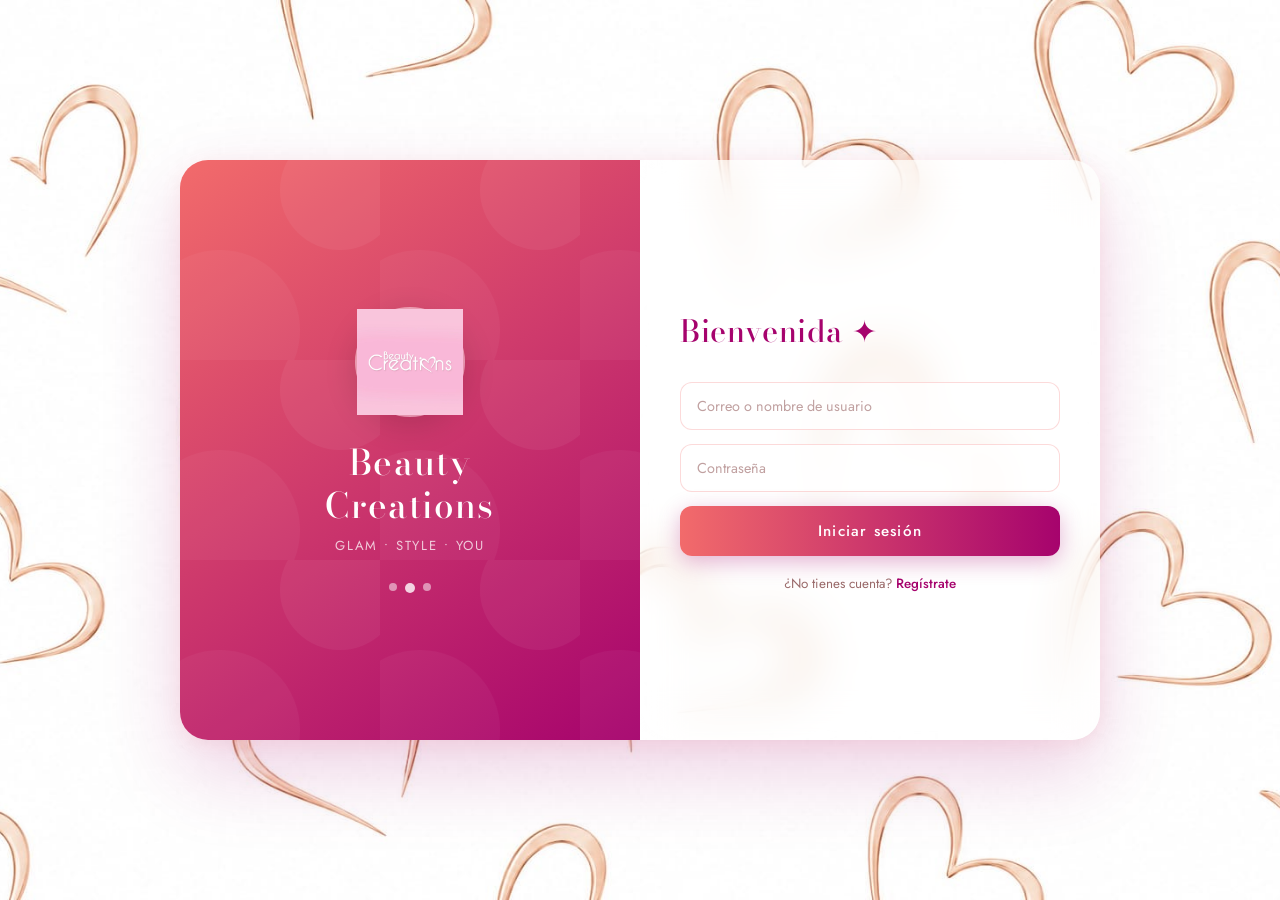
==== commit b064326f: "Add files via upload" ====
--- a/index.html
+++ b/index.html
@@ -33,11 +33,12 @@
     body {
       font-family: var(--font-body);
       background-color: #fdf0f0;
-      background-image:
-        radial-gradient(ellipse at 20% 10%, rgba(242,194,194,0.45) 0%, transparent 55%),
-        radial-gradient(ellipse at 80% 90%, rgba(242,107,107,0.18) 0%, transparent 50%),
-        url("data:image/svg+xml,%3Csvg width='120' height='120' viewBox='0 0 120 120' xmlns='http://www.w3.org/2000/svg'%3E%3Cg fill='none' fill-rule='evenodd'%3E%3Cpath d='M30 20 C30 14 34 10 40 10 C46 10 50 14 50 20 C50 26 46 30 40 30 L40 38 C46 38 50 42 50 48 C50 54 46 58 40 58 C34 58 30 54 30 48 C30 42 34 38 40 38 L40 30 C34 30 30 26 30 20Z' fill='%23F2C2C2' fill-opacity='0.15'/%3E%3Ccircle cx='90' cy='30' r='4' fill='%23F2059F' fill-opacity='0.08'/%3E%3Ccircle cx='15' cy='80' r='3' fill='%23A6036D' fill-opacity='0.07'/%3E%3Cpath d='M70 65 C70 62 72 60 75 60 C78 60 80 62 80 65 C80 68 78 70 75 70 L75 74 C78 74 80 76 80 79 C80 82 78 84 75 84 C72 84 70 82 70 79 C70 76 72 74 75 74 L75 70 C72 70 70 68 70 65Z' fill='%23F26B6B' fill-opacity='0.10'/%3E%3Cpath d='M100 85 L103 91 L110 91 L104 95 L106 102 L100 98 L94 102 L96 95 L90 91 L97 91Z' fill='%23F2C2C2' fill-opacity='0.12'/%3E%3Cpath d='M8 35 L10 39 L14 39 L11 42 L12 47 L8 44 L4 47 L5 42 L2 39 L6 39Z' fill='%23F2B694' fill-opacity='0.12'/%3E%3C/g%3E%3C/svg%3E");
+      background-image: url("fondo.jpeg");
+      background-size: cover;
+      background-position: center;
+      background-repeat: no-repeat;
       min-height: 100vh;
+
       color: #3a2a2a;
     }
 
@@ -1206,6 +1207,8 @@
 let activeFilters = new Set();
 
 const mxnFormatter = new Intl.NumberFormat('es-MX', { style: 'currency', currency: 'MXN' });
+const USD_TO_MXN = 17; // 1 USD = 17 MXN (ajústalo si necesitas otro tipo de cambio)
+
 
 const els = {
   authScreen: document.getElementById('auth-screen'),
@@ -1265,9 +1268,26 @@
   document.getElementById(id)?.classList.add('active');
 }
 
-function formatPrice(price){
-  return mxnFormatter.format(price);
-}
+function formatPriceMXN(priceMXN){
+  return mxnFormatter.format(priceMXN);
+}
+
+function formatPriceUSDToMXN(priceUSD){
+  const mxn = Number(priceUSD) * USD_TO_MXN;
+  return formatPriceMXN(mxn);
+}
+
+
+function setPricesMX(){
+  // Asegura formato MXN incluso si alguna parte del HTML lo cambia
+  document.querySelectorAll('.price').forEach(el => {
+    const raw = (el.textContent || '').replace(/[^0-9.,-]/g,'').replace(',','.');
+    const n = Number(raw);
+    if (!Number.isNaN(n)) el.textContent = formatPriceUSDToMXN(n);
+
+  });
+}
+
 
 function buildAvatar(username){
   const canvas = document.createElement('canvas');
@@ -1371,7 +1391,11 @@
   currentSection=section;
 }
 
-function goBack(){ navigateTo(previousSection); }
+function goBack(){
+  // Debe regresar siempre al inicio
+  navigateTo('inicio');
+}
+
 
 function renderAllGrids(){
   renderGrid(PRODUCTS_DB,'inicio');
@@ -1384,21 +1408,22 @@
   const unavailableClass = !p.available ? 'unavailable' : '';
   const favIcon = isFav ? '❤️' : '🤍';
 
-  const img = p.image
-    ? `<img src="${p.image}" alt="${p.name}" onerror="this.src='https://placehold.co/200x150?text=BC'" />`
+const img = p.image
+    ? `<img src="${p.image}" alt="${p.name}" referrerpolicy="no-referrer" onerror="this.onerror=null;this.src='https://placehold.co/200x150?text=BC'" />`
     : `<img src="https://placehold.co/200x150?text=Beauty+Creations" alt="${p.name}" />`;
 
   return `
     <div class="product-card ${unavailableClass}" id="card-${p.id}">
       <button class="fav-btn" data-fav-toggle="${p.id}" title="Favorito">${favIcon}</button>
-      <div class="card-click" data-open-product="${p.id}">
+      <button type="button" class="card-click" data-open-product="${p.id}" style="all:unset;cursor:pointer;display:block;width:100%;">
         ${img}
         <div class="card-body">
           <h3>${p.name}</h3>
-          <div class="price">${formatPrice(p.price)}</div>
+          <div class="price">${formatPriceUSDToMXN(p.price)}</div>
+
           <span class="category-badge">${p.subcategory}</span>
         </div>
-      </div>
+      </button>
     </div>
   `;
 }
@@ -1485,7 +1510,8 @@
     <div class="detail-info">
       <div class="detail-category">${currentProduct.category} · ${currentProduct.subcategory}</div>
       <h2>${currentProduct.name}</h2>
-      <div class="detail-price">${formatPrice(currentProduct.price)}</div>
+      <div class="detail-price">${formatPriceUSDToMXN(currentProduct.price)}</div>
+
       <p class="detail-desc">${currentProduct.description}</p>
       <p class="detail-status"><strong>Estado:</strong> ${disponible}</p>
       <div class="detail-actions">
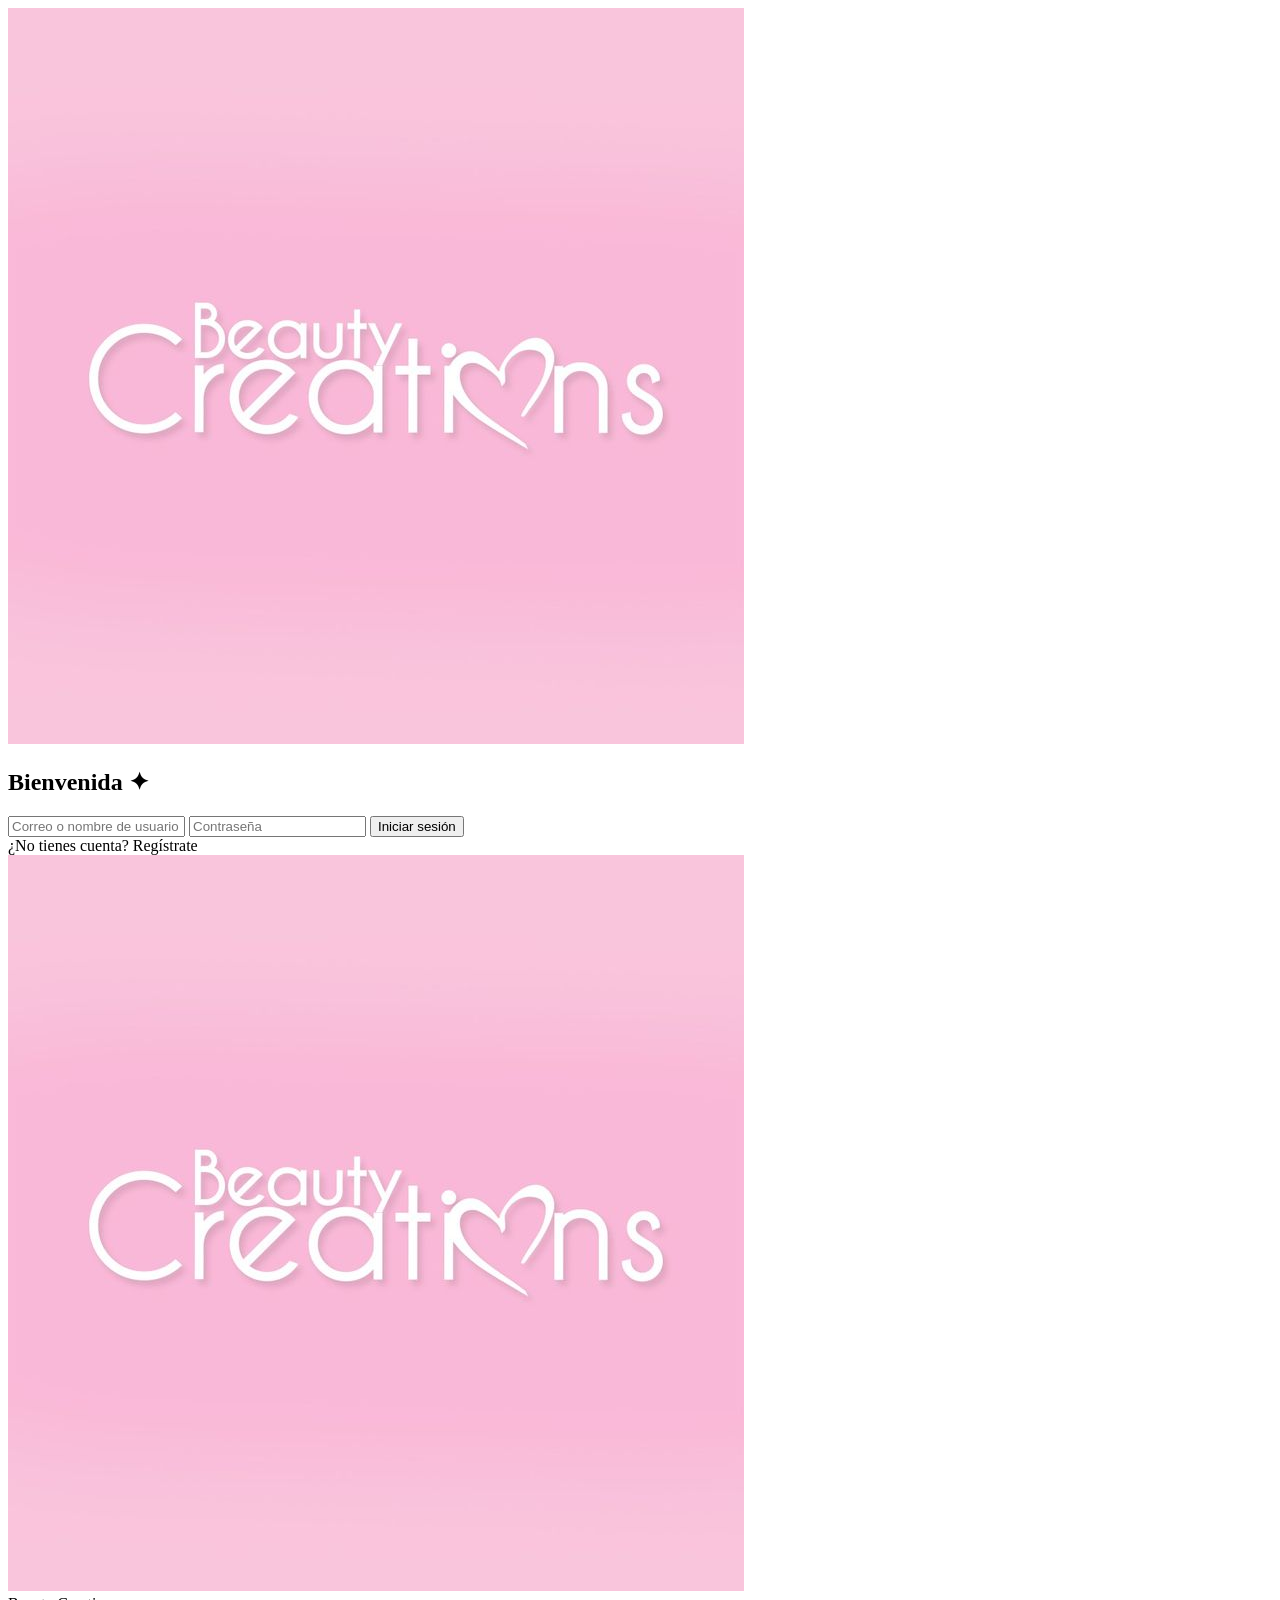
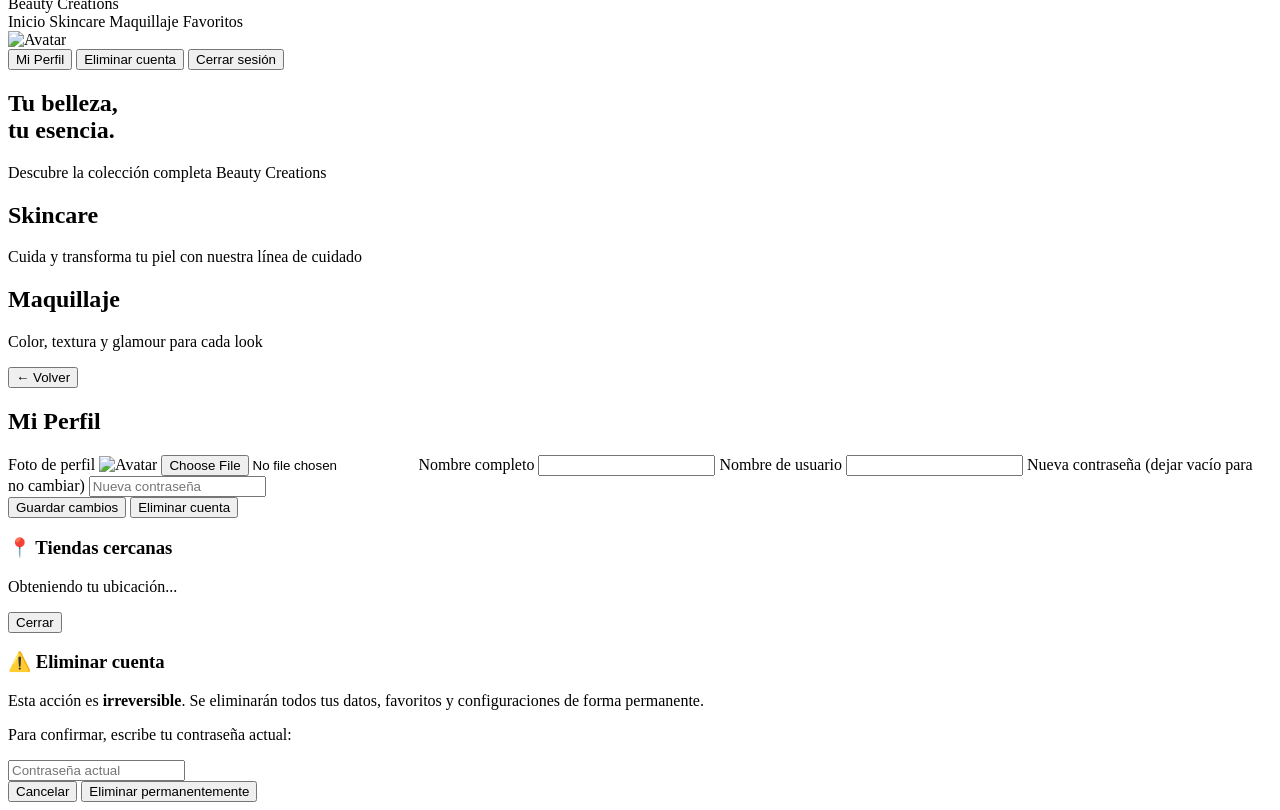
==== commit 4fcd8746: "Add files via upload" ====
--- a/index.html
+++ b/index.html
@@ -7,1768 +7,196 @@
   <link rel="preconnect" href="https://fonts.googleapis.com">
   <link rel="preconnect" href="https://fonts.gstatic.com" crossorigin>
   <link href="https://fonts.googleapis.com/css2?family=Bodoni+Moda:ital,opsz,wght@0,6..96,400;0,6..96,500;0,6..96,600;1,6..96,400&family=Jost:wght@300;400;500&display=swap" rel="stylesheet">
-  <style>
-    :root {
-      --blush:   #F2C2C2;
-      --coral:   #F26B6B;
-      --peach:   #F2B694;
-      --fuchsia: #F2059F;
-      --plum:    #A6036D;
-      --white:   #fff9f9;
-      --glass:   rgba(255,255,255,0.55);
-      --shadow:  0 8px 40px rgba(162,3,109,0.10);
-      --radius:  18px;
-      --font-display: 'Bodoni Moda', Georgia, serif;
-      --font-body:    'Jost', sans-serif;
-    }
-
-    *, *::before, *::after { box-sizing: border-box; margin: 0; padding: 0; }
-    html { scroll-behavior: smooth; }
-
-    /* ── Scrollbar ── */
-    ::-webkit-scrollbar { width: 5px; }
-    ::-webkit-scrollbar-track { background: var(--blush); }
-    ::-webkit-scrollbar-thumb { background: var(--coral); border-radius: 10px; }
-
-    body {
-      font-family: var(--font-body);
-      background-color: #fdf0f0;
-      background-image: url("fondo.jpeg");
-      background-size: cover;
-      background-position: center;
-      background-repeat: no-repeat;
-      min-height: 100vh;
-
-      color: #3a2a2a;
-    }
-
-    /* ══════════════════════════════════════
-       SCREENS
-    ══════════════════════════════════════ */
-    .screen { display: none; }
-    .screen.active { display: block; }
-    #auth-screen.active { display: flex; }
-
-    /* ══════════════════════════════════════
-       AUTH SCREEN
-    ══════════════════════════════════════ */
-    #auth-screen {
-      min-height: 100vh;
-      align-items: center;
-      justify-content: center;
-      padding: 20px;
-    }
-
-    .auth-container {
-      display: grid;
-      grid-template-columns: 1fr 1fr;
-      max-width: 920px;
-      width: 100%;
-      min-height: 580px;
-      border-radius: 28px;
-      overflow: hidden;
-      box-shadow: 0 32px 80px rgba(162,3,109,0.18), 0 4px 20px rgba(242,107,107,0.10);
-      animation: authFadeIn 0.7s ease forwards;
-    }
-
-    @keyframes authFadeIn {
-      from { opacity: 0; transform: translateY(24px) scale(0.98); }
-      to   { opacity: 1; transform: translateY(0) scale(1); }
-    }
-
-    /* Left brand panel */
-    .auth-brand {
-      background: linear-gradient(145deg, var(--coral) 0%, var(--plum) 100%);
-      display: flex;
-      flex-direction: column;
-      align-items: center;
-      justify-content: center;
-      padding: 48px 32px;
-      position: relative;
-      overflow: hidden;
-    }
-    .auth-brand::before {
-      content: '';
-      position: absolute; inset: 0;
-      background: url("data:image/svg+xml,%3Csvg width='200' height='200' viewBox='0 0 200 200' xmlns='http://www.w3.org/2000/svg'%3E%3Ccircle cx='160' cy='30' r='60' fill='white' fill-opacity='0.05'/%3E%3Ccircle cx='40' cy='170' r='80' fill='white' fill-opacity='0.04'/%3E%3C/svg%3E");
-    }
-    .auth-brand-logo {
-      width: 110px;
-      height: 110px;
-      border-radius: 50%;
-      background: rgba(255,255,255,0.15);
-      border: 2px solid rgba(255,255,255,0.35);
-      display: flex;
-      align-items: center;
-      justify-content: center;
-      margin-bottom: 24px;
-      backdrop-filter: blur(8px);
-      box-shadow: 0 8px 32px rgba(0,0,0,0.15);
-      position: relative;
-      z-index: 1;
-    }
-
-    .auth-brand h1 {
-      font-family: var(--font-display);
-      font-size: clamp(1.6rem, 3vw, 2.2rem);
-      font-weight: 500;
-      color: #fff;
-      text-align: center;
-      letter-spacing: 0.04em;
-      line-height: 1.2;
-      position: relative; z-index: 1;
-    }
-    .auth-brand p {
-      color: rgba(255,255,255,0.75);
-      font-size: 0.82rem;
-      letter-spacing: 0.14em;
-      text-transform: uppercase;
-      margin-top: 10px;
-      position: relative; z-index: 1;
-    }
-    .auth-brand-gems {
-      display: flex; gap: 8px; margin-top: 28px;
-      position: relative; z-index: 1;
-    }
-    .auth-brand-gems span {
-      width: 8px; height: 8px; border-radius: 50%;
-      background: rgba(255,255,255,0.5);
-    }
-    .auth-brand-gems span:nth-child(2) { background: rgba(255,255,255,0.8); width: 10px; height: 10px; }
-
-    /* Right form panel */
-    .auth-form-panel {
-      background: var(--glass);
-      backdrop-filter: blur(20px);
-      -webkit-backdrop-filter: blur(20px);
-      padding: 48px 40px;
-      display: flex;
-      flex-direction: column;
-      justify-content: center;
-    }
-    .auth-form-panel h2 {
-      font-family: var(--font-display);
-      font-size: 1.9rem;
-      font-weight: 500;
-      color: var(--plum);
-      margin-bottom: 28px;
-      letter-spacing: 0.02em;
-    }
-
-    /* Inputs */
-    .auth-form-panel input,
-    #profile-section input {
-      display: block;
-      width: 100%;
-      padding: 13px 16px;
-      margin-bottom: 14px;
-      border: 1.5px solid rgba(242,107,107,0.25);
-      border-radius: 12px;
-      background: rgba(255,255,255,0.75);
-      font-family: var(--font-body);
-      font-size: 0.9rem;
-      color: #3a2a2a;
-      outline: none;
-      transition: border-color 0.25s, box-shadow 0.25s, background 0.25s;
-    }
-    .auth-form-panel input:focus {
-      border-color: var(--coral);
-      background: #fff;
-      box-shadow: 0 0 0 4px rgba(242,107,107,0.12);
-    }
-    .auth-form-panel input::placeholder { color: #c0a0a0; }
-
-    /* Primary button */
-    .btn-primary {
-      width: 100%;
-      padding: 14px;
-      border: none;
-      border-radius: 12px;
-      background: linear-gradient(90deg, var(--coral) 0%, var(--plum) 100%);
-      color: #fff;
-      font-family: var(--font-body);
-      font-size: 0.95rem;
-      font-weight: 500;
-      letter-spacing: 0.08em;
-      cursor: pointer;
-      transition: transform 0.2s, box-shadow 0.2s;
-      box-shadow: 0 6px 22px rgba(166,3,109,0.3);
-      position: relative;
-      overflow: hidden;
-    }
-    .btn-primary::after {
-      content: '';
-      position: absolute; inset: 0;
-      background: linear-gradient(90deg, transparent 0%, rgba(255,255,255,0.15) 50%, transparent 100%);
-      transform: translateX(-100%);
-      transition: transform 0.4s;
-    }
-    .btn-primary:hover { transform: translateY(-2px); box-shadow: 0 10px 28px rgba(166,3,109,0.35); }
-    .btn-primary:hover::after { transform: translateX(100%); }
-    .btn-primary:active { transform: translateY(0); }
-
-    .switch-link {
-      text-align: center;
-      margin-top: 18px;
-      font-size: 0.84rem;
-      color: #9a6a6a;
-    }
-    .switch-link a {
-      color: var(--plum);
-      text-decoration: none;
-      font-weight: 500;
-      cursor: pointer;
-    }
-    .switch-link a:hover { text-decoration: underline; }
-
-    .error-msg  { color: var(--coral); font-size: 0.82rem; margin-bottom: 10px; }
-    .success-msg{ color: #4caf50;      font-size: 0.82rem; margin-bottom: 10px; }
-
-    /* ══════════════════════════════════════
-       NAVBAR
-    ══════════════════════════════════════ */
-    #main-nav {
-      position: sticky;
-      top: 0;
-      z-index: 50;
-      display: flex;
-      align-items: center;
-      justify-content: space-between;
-      padding: 0 32px;
-      height: 68px;
-      background: rgba(253,240,240,0.72);
-      backdrop-filter: blur(18px);
-      -webkit-backdrop-filter: blur(18px);
-      border-bottom: 1px solid rgba(242,194,194,0.4);
-      box-shadow: 0 2px 20px rgba(162,3,109,0.06);
-      animation: slideDown 0.5s ease;
-    }
-    @keyframes slideDown {
-      from { transform: translateY(-100%); opacity: 0; }
-      to   { transform: translateY(0);     opacity: 1; }
-    }
-
-    .nav-logo { display: flex; align-items: center; gap: 10px; text-decoration: none; }
-
-    .nav-logo-icon {
-      width: 34px; height: 34px;
-      border-radius: 50%;
-      background: linear-gradient(135deg, var(--coral), var(--plum));
-      display: flex; align-items: center; justify-content: center;
-      box-shadow: 0 3px 10px rgba(166,3,109,0.25);
-    }
-
-    .nav-logo-text {
-      font-family: var(--font-display);
-      font-size: 1.1rem;
-      font-weight: 500;
-      color: var(--plum);
-      letter-spacing: 0.04em;
-    }
-
-    .nav-links { display: flex; gap: 6px; align-items: center; }
-    .nav-links a {
-      text-decoration: none;
-      color: #7a4a5a;
-      font-size: 0.78rem;
-      font-weight: 500;
-      letter-spacing: 0.1em;
-      text-transform: uppercase;
-      padding: 7px 16px;
-      border-radius: 30px;
-      cursor: pointer;
-      transition: background 0.2s, color 0.2s;
-    }
-    .nav-links a:hover { background: rgba(242,107,107,0.1); color: var(--plum); }
-    .nav-links a.active {
-      background: linear-gradient(90deg, var(--coral), var(--plum));
-      color: #fff;
-      box-shadow: 0 3px 12px rgba(166,3,109,0.25);
-    }
-
-    #user-area { display: flex; align-items: center; gap: 10px; position: relative; cursor: pointer; }
-    #user-avatar {
-      width: 36px; height: 36px;
-      border-radius: 50%;
-      object-fit: cover;
-      border: 2px solid var(--coral);
-      box-shadow: 0 2px 10px rgba(242,107,107,0.3);
-      transition: transform 0.2s, box-shadow 0.2s;
-    }
-    #user-avatar:hover { transform: scale(1.08); box-shadow: 0 4px 16px rgba(242,107,107,0.4); }
-    #username-display { font-size: 0.83rem; font-weight: 500; color: var(--plum); }
-
-    #dropdown-menu {
-      display: none;
-      position: absolute;
-      top: calc(100% + 12px);
-      right: 0;
-      background: rgba(255,255,255,0.96);
-      backdrop-filter: blur(20px);
-      border: 1px solid rgba(242,194,194,0.5);
-      border-radius: 16px;
-      min-width: 180px;
-      padding: 8px;
-      box-shadow: 0 16px 48px rgba(162,3,109,0.15);
-      z-index: 100;
-      animation: dropIn 0.22s ease;
-    }
-    @keyframes dropIn {
-      from { opacity: 0; transform: translateY(-8px) scale(0.96); }
-      to   { opacity: 1; transform: translateY(0) scale(1); }
-    }
-    #dropdown-menu.open { display: block; }
-    #dropdown-menu button {
-      display: block; width: 100%;
-      padding: 10px 14px;
-      background: none; border: none;
-      text-align: left;
-      font-family: var(--font-body);
-      font-size: 0.87rem;
-      color: #5a3a4a;
-      border-radius: 10px;
-      cursor: pointer;
-      transition: background 0.18s;
-    }
-    #dropdown-menu button:hover { background: rgba(242,194,194,0.35); color: var(--plum); }
-
-    /* ══════════════════════════════════════
-       APP CONTENT
-    ══════════════════════════════════════ */
-    #app-content { padding: 28px 32px 48px; max-width: 1300px; margin: 0 auto; }
-
-    .section-view { display: none; }
-    .section-view.active { display: block; animation: fadeUp 0.4s ease; }
-    @keyframes fadeUp {
-      from { opacity: 0; transform: translateY(16px); }
-      to   { opacity: 1; transform: translateY(0); }
-    }
-
-    /* ══════════════════════════════════════
-       SEARCH & FILTER BAR
-    ══════════════════════════════════════ */
-    #search-filter-bar {
-      display: flex;
-      flex-wrap: wrap;
-      gap: 12px;
-      margin-bottom: 28px;
-      align-items: center;
-      background: rgba(255,255,255,0.6);
-      backdrop-filter: blur(12px);
-      border: 1px solid rgba(242,194,194,0.4);
-      border-radius: 20px;
-      padding: 14px 20px;
-      box-shadow: 0 4px 20px rgba(162,3,109,0.06);
-    }
-
-    #search-input {
-      flex: 1;
-      min-width: 180px;
-      padding: 10px 16px 10px 40px;
-      border: 1.5px solid rgba(242,107,107,0.2);
-      border-radius: 30px;
-      background: rgba(255,255,255,0.8);
-      font-family: var(--font-body);
-      font-size: 0.88rem;
-      color: #3a2a2a;
-      outline: none;
-      transition: border-color 0.2s, box-shadow 0.2s;
-      background-image: url("data:image/svg+xml,%3Csvg xmlns='http://www.w3.org/2000/svg' width='16' height='16' viewBox='0 0 24 24' fill='none' stroke='%23F26B6B' stroke-width='2'%3E%3Ccircle cx='11' cy='11' r='8'/%3E%3Cpath d='m21 21-4.35-4.35'/%3E%3C/svg%3E");
-      background-repeat: no-repeat;
-      background-position: 14px center;
-    }
-    #search-input:focus { border-color: var(--coral); box-shadow: 0 0 0 4px rgba(242,107,107,0.1); }
-
-    #sort-select {
-      padding: 10px 14px;
-      border: 1.5px solid rgba(242,107,107,0.2);
-      border-radius: 30px;
-      background: rgba(255,255,255,0.8);
-      font-family: var(--font-body);
-      font-size: 0.85rem;
-      color: #5a3a4a;
-      outline: none;
-      cursor: pointer;
-      transition: border-color 0.2s;
-    }
-    #sort-select:focus { border-color: var(--coral); }
-
-    .filter-group { display: flex; flex-wrap: wrap; gap: 8px; }
-    .filter-btn {
-      padding: 6px 15px;
-      border: 1.5px solid rgba(242,107,107,0.3);
-      border-radius: 30px;
-      background: rgba(255,255,255,0.7);
-      font-family: var(--font-body);
-      font-size: 0.77rem;
-      letter-spacing: 0.06em;
-      color: #7a4a5a;
-      cursor: pointer;
-      transition: all 0.2s;
-    }
-    .filter-btn:hover { background: rgba(242,194,194,0.5); border-color: var(--coral); }
-    .filter-btn.active {
-      background: linear-gradient(90deg, var(--coral), var(--fuchsia));
-      border-color: transparent;
-      color: #fff;
-      box-shadow: 0 3px 12px rgba(242,5,159,0.25);
-    }
-
-    /* ══════════════════════════════════════
-       PRODUCT GRID
-    ══════════════════════════════════════ */
-    .products-grid {
-      display: grid;
-      grid-template-columns: repeat(auto-fill, minmax(220px, 1fr));
-      gap: 22px;
-    }
-
-    .product-card {
-      border-radius: var(--radius);
-      background: rgba(255,255,255,0.75);
-      backdrop-filter: blur(10px);
-      border: 1px solid rgba(242,194,194,0.35);
-      overflow: hidden;
-      cursor: pointer;
-      position: relative;
-      transition: transform 0.28s cubic-bezier(.22,.68,0,1.3), box-shadow 0.28s;
-      box-shadow: 0 4px 20px rgba(162,3,109,0.07);
-      animation: cardIn 0.4s ease backwards;
-    }
-    .product-card:hover {
-      transform: translateY(-8px) scale(1.015);
-      box-shadow: 0 20px 48px rgba(162,3,109,0.16), 0 0 0 2px rgba(242,107,107,0.2);
-    }
-    @keyframes cardIn {
-      from { opacity: 0; transform: translateY(18px); }
-      to   { opacity: 1; transform: translateY(0); }
-    }
-    .product-card img {
-      width: 100%;
-      height: 180px;
-      object-fit: cover;
-      display: block;
-      transition: transform 0.35s;
-    }
-    .product-card:hover img { transform: scale(1.05); }
-
-    .card-body { padding: 14px 16px 16px; }
-    .product-card h3 {
-      font-family: var(--font-display);
-      font-size: 0.93rem;
-      font-weight: 500;
-      color: #3a2a2a;
-      margin-bottom: 6px;
-      line-height: 1.3;
-    }
-    .product-card .price { font-weight: 600; font-size: 1rem; color: var(--plum); letter-spacing: 0.02em; }
-    .product-card .category-badge {
-      display: inline-block;
-      font-size: 0.7rem;
-      letter-spacing: 0.08em;
-      text-transform: uppercase;
-      background: linear-gradient(90deg, rgba(242,194,194,0.5), rgba(242,182,148,0.4));
-      color: var(--plum);
-      border-radius: 20px;
-      padding: 3px 10px;
-      margin-top: 8px;
-    }
-
-    .fav-btn {
-      position: absolute;
-      top: 10px; right: 10px;
-      background: rgba(255,255,255,0.85);
-      border: none;
-      border-radius: 50%;
-      width: 34px; height: 34px;
-      display: flex; align-items: center; justify-content: center;
-      cursor: pointer;
-      font-size: 16px;
-      backdrop-filter: blur(8px);
-      box-shadow: 0 2px 10px rgba(0,0,0,0.08);
-      transition: transform 0.2s, box-shadow 0.2s;
-      z-index: 2;
-    }
-    .fav-btn:hover { transform: scale(1.2); box-shadow: 0 4px 16px rgba(242,5,159,0.25); }
-
-    .unavailable { opacity: 0.55; pointer-events: none; }
-    .unavailable::after {
-      content: 'No disponible';
-      position: absolute; top: 50%; left: 50%;
-      transform: translate(-50%, -50%);
-      background: rgba(60,20,30,0.7);
-      color: #fff;
-      padding: 6px 14px;
-      border-radius: 30px;
-      font-size: 0.75rem;
-      letter-spacing: 0.06em;
-      pointer-events: none;
-    }
-    .no-products {
-      text-align: center;
-      padding: 60px;
-      color: #c09090;
-      font-family: var(--font-display);
-      font-size: 1.1rem;
-      font-style: italic;
-      grid-column: 1 / -1;
-    }
-
-    /* ══════════════════════════════════════
-       PRODUCT DETAIL
-    ══════════════════════════════════════ */
-    #view-producto { max-width: 880px; margin: 0 auto; }
-    #back-btn {
-      display: inline-flex; align-items: center; gap: 6px;
-      padding: 8px 18px;
-      border: 1.5px solid rgba(242,107,107,0.3);
-      border-radius: 30px;
-      background: rgba(255,255,255,0.7);
-      font-family: var(--font-body);
-      font-size: 0.85rem;
-      color: var(--plum);
-      cursor: pointer;
-      margin-bottom: 24px;
-      transition: background 0.2s, border-color 0.2s;
-    }
-    #back-btn:hover { background: rgba(242,194,194,0.4); border-color: var(--coral); }
-
-    #product-detail {
-      display: grid;
-      grid-template-columns: 1fr 1fr;
-      gap: 36px;
-      background: rgba(255,255,255,0.7);
-      backdrop-filter: blur(14px);
-      border: 1px solid rgba(242,194,194,0.35);
-      border-radius: 24px;
-      overflow: hidden;
-      box-shadow: 0 12px 48px rgba(162,3,109,0.10);
-      animation: fadeUp 0.4s ease;
-    }
-    #product-detail img {
-      width: 100%;
-      height: 420px;
-      object-fit: cover;
-      display: block;
-    }
-
-    .detail-info { padding: 36px 32px 36px 8px; display: flex; flex-direction: column; justify-content: center; }
-    .detail-category {
-      font-size: 0.72rem;
-      letter-spacing: 0.12em;
-      text-transform: uppercase;
-      color: var(--coral);
-      font-weight: 500;
-      margin-bottom: 12px;
-    }
-    #product-detail h2 {
-      font-family: var(--font-display);
-      font-size: clamp(1.4rem, 3vw, 2rem);
-      font-weight: 500;
-      color: #2a1a2a;
-      line-height: 1.2;
-      margin-bottom: 16px;
-    }
-    .detail-price { font-size: 2rem; font-weight: 600; color: var(--plum); margin-bottom: 18px; }
-    .detail-desc { font-size: 0.9rem; color: #7a5a6a; line-height: 1.7; margin-bottom: 20px; }
-    .detail-status { font-size: 0.85rem; margin-bottom: 22px; }
-    .detail-actions { display: flex; gap: 12px; flex-wrap: wrap; }
-    .detail-actions button {
-      padding: 12px 20px;
-      border-radius: 12px;
-      font-family: var(--font-body);
-      font-size: 0.85rem;
-      font-weight: 500;
-      cursor: pointer;
-      transition: all 0.22s;
-      border: none;
-    }
-    #detail-fav-btn {
-      background: linear-gradient(90deg, var(--fuchsia), var(--plum));
-      color: #fff;
-      box-shadow: 0 4px 16px rgba(242,5,159,0.3);
-    }
-    #detail-fav-btn:hover { transform: translateY(-2px); box-shadow: 0 8px 22px rgba(242,5,159,0.4); }
-
-    .btn-stores {
-      background: rgba(255,255,255,0.8);
-      border: 1.5px solid rgba(242,107,107,0.35);
-      color: var(--plum);
-    }
-    .btn-stores:hover { background: rgba(242,194,194,0.3); }
-
-    /* ══════════════════════════════════════
-       FAVORITES EMPTY
-    ══════════════════════════════════════ */
-    #fav-empty {
-      display: none;
-      text-align: center;
-      padding: 80px 20px;
-      color: #c09090;
-      font-family: var(--font-display);
-      font-style: italic;
-      font-size: 1.15rem;
-    }
-
-    /* ══════════════════════════════════════
-       PROFILE
-    ══════════════════════════════════════ */
-    #view-perfil { max-width: 520px; }
-    #profile-section {
-      background: rgba(255,255,255,0.7);
-      backdrop-filter: blur(14px);
-      border: 1px solid rgba(242,194,194,0.35);
-      border-radius: 24px;
-      padding: 36px 32px;
-      box-shadow: 0 8px 36px rgba(162,3,109,0.08);
-    }
-    #profile-section h2 {
-      font-family: var(--font-display);
-      font-size: 1.8rem;
-      font-weight: 500;
-      color: var(--plum);
-      margin-bottom: 28px;
-    }
-    #profile-section label {
-      display: block;
-      font-size: 0.78rem;
-      font-weight: 500;
-      letter-spacing: 0.08em;
-      text-transform: uppercase;
-      color: #9a6a7a;
-      margin-bottom: 6px;
-    }
-    #profile-avatar-preview {
-      width: 80px; height: 80px;
-      border-radius: 50%;
-      object-fit: cover;
-      border: 3px solid var(--coral);
-      box-shadow: 0 4px 16px rgba(242,107,107,0.25);
-      margin-bottom: 14px;
-      display: block;
-    }
-    #profile-section button {
-      padding: 11px 22px;
-      border-radius: 10px;
-      font-family: var(--font-body);
-      font-size: 0.87rem;
-      font-weight: 500;
-      cursor: pointer;
-      margin-right: 8px;
-      margin-top: 6px;
-      transition: all 0.2s;
-      border: none;
-    }
-    .btn-save-profile {
-      background: linear-gradient(90deg, var(--coral), var(--plum));
-      color: #fff;
-      box-shadow: 0 4px 16px rgba(166,3,109,0.25);
-    }
-    .btn-delete-account {
-      background: rgba(255,255,255,0.7);
-      color: #c55;
-      border: 1.5px solid rgba(200,80,80,0.35);
-    }
-    .btn-delete-account:hover { background: rgba(255,200,200,0.4); }
-
-    /* ══════════════════════════════════════
-       MODALS
-    ══════════════════════════════════════ */
-    #stores-modal, #delete-modal {
-      display: none;
-      position: fixed; inset: 0;
-      background: rgba(40,10,30,0.45);
-      backdrop-filter: blur(4px);
-      z-index: 200;
-      align-items: center;
-      justify-content: center;
-      padding: 20px;
-    }
-    #stores-modal.open, #delete-modal.open { display: flex; }
-
-    #stores-modal .modal-content,
-    #delete-modal .modal-content {
-      background: rgba(255,255,255,0.95);
-      backdrop-filter: blur(20px);
-      border: 1px solid rgba(242,194,194,0.4);
-      border-radius: 24px;
-      padding: 32px;
-      max-width: 480px;
-      width: 100%;
-      max-height: 80vh;
-      overflow-y: auto;
-      box-shadow: 0 24px 64px rgba(162,3,109,0.2);
-      animation: modalIn 0.3s cubic-bezier(.22,.68,0,1.2);
-    }
-    @keyframes modalIn {
-      from { opacity: 0; transform: scale(0.92) translateY(16px); }
-      to   { opacity: 1; transform: scale(1) translateY(0); }
-    }
-    #stores-modal h3, #delete-modal h3 {
-      font-family: var(--font-display);
-      font-size: 1.4rem;
-      font-weight: 500;
-      color: var(--plum);
-      margin-bottom: 16px;
-    }
-
-    #stores-geo-status { font-size: 0.85rem; color: #9a6a7a; margin-bottom: 18px; }
-
-    .store-card {
-      border: 1px solid rgba(242,194,194,0.4);
-      border-radius: 14px;
-      padding: 14px 16px;
-      margin-bottom: 12px;
-      background: rgba(255,245,245,0.7);
-      transition: box-shadow 0.2s;
-    }
-    .store-card:hover { box-shadow: 0 4px 18px rgba(162,3,109,0.1); }
-    .store-card h4 { font-family: var(--font-display); font-size: 0.97rem; color: #3a2a2a; margin-bottom: 6px; }
-    .store-card p  { font-size: 0.83rem; color: #7a5a6a; margin: 3px 0; }
-    .store-card a  { font-size: 0.82rem; color: var(--coral); text-decoration: none; font-weight: 500; }
-    .store-card a:hover { color: var(--plum); }
-
-    #close-stores {
-      margin-top: 18px;
-      padding: 10px 22px;
-      border: 1.5px solid rgba(242,107,107,0.3);
-      border-radius: 10px;
-      background: transparent;
-      font-family: var(--font-body);
-      font-size: 0.87rem;
-      color: var(--plum);
-      cursor: pointer;
-      transition: background 0.2s;
-    }
-    #close-stores:hover { background: rgba(242,194,194,0.3); }
-
-    #delete-modal h3 { color: #c55; }
-    #delete-modal p { font-size: 0.88rem; color: #7a5a5a; margin-bottom: 14px; line-height: 1.6; }
-    #delete-modal input {
-      display: block; width: 100%;
-      padding: 12px 14px;
-      border: 1.5px solid rgba(200,80,80,0.3);
-      border-radius: 10px;
-      font-family: var(--font-body);
-      font-size: 0.9rem;
-      margin-bottom: 10px;
-      outline: none;
-    }
-    #delete-modal input:focus { border-color: #c55; box-shadow: 0 0 0 3px rgba(200,80,80,0.1); }
-
-    .modal-actions { display: flex; gap: 10px; margin-top: 6px; }
-    .modal-actions button {
-      flex: 1;
-      padding: 11px;
-      border-radius: 10px;
-      font-family: var(--font-body);
-      font-size: 0.87rem;
-      font-weight: 500;
-      cursor: pointer;
-      transition: all 0.2s;
-      border: none;
-    }
-    .btn-cancel {
-      background: rgba(240,230,230,0.7);
-      border: 1px solid rgba(200,170,170,0.4);
-      color: #6a4a4a;
-    }
-    .btn-danger {
-      background: linear-gradient(90deg, #e05555, #a02020);
-      color: #fff;
-      box-shadow: 0 4px 14px rgba(180,30,30,0.25);
-    }
-    .btn-danger:hover { transform: translateY(-1px); }
-
-    /* HERO BANNER */
-    .section-hero {
-      border-radius: 24px;
-      overflow: hidden;
-      margin-bottom: 32px;
-      position: relative;
-      min-height: 200px;
-      background: linear-gradient(120deg, var(--blush) 0%, rgba(242,107,107,0.35) 50%, rgba(166,3,109,0.25) 100%);
-      display: flex;
-      align-items: center;
-      padding: 36px 40px;
-    }
-    .section-hero::before {
-      content: '';
-      position: absolute; inset: 0;
-      background: url("data:image/svg+xml,%3Csvg width='300' height='200' viewBox='0 0 300 200' xmlns='http://www.w3.org/2000/svg'%3E%3Ccircle cx='270' cy='30' r='90' fill='white' fill-opacity='0.08'/%3E%3Ccircle cx='10' cy='180' r='100' fill='%23F2059F' fill-opacity='0.05'/%3E%3C/svg%3E");
-    }
-    .hero-content { position: relative; }
-    .hero-content h2 {
-      font-family: var(--font-display);
-      font-size: clamp(1.6rem, 4vw, 2.8rem);
-      font-weight: 400;
-      font-style: italic;
-      color: var(--plum);
-      line-height: 1.15;
-      margin-bottom: 8px;
-    }
-    .hero-content p { color: #9a5a6a; font-size: 0.9rem; letter-spacing: 0.06em; }
-
-    /* ══════════════════════════════════════
-       RESPONSIVE
-    ══════════════════════════════════════ */
-    @media (max-width: 768px) {
-      .auth-container { grid-template-columns: 1fr; min-height: auto; }
-      .auth-brand { padding: 32px 24px 24px; min-height: 180px; }
-      .auth-form-panel { padding: 28px 24px; }
-      #main-nav { padding: 0 16px; }
-      .nav-links a { padding: 6px 10px; font-size: 0.72rem; }
-      #app-content { padding: 16px 16px 40px; }
-      #product-detail { grid-template-columns: 1fr; }
-      #product-detail img { height: 280px; }
-      .detail-info { padding: 24px; }
-      .section-hero { padding: 24px 24px; }
-      #search-filter-bar { padding: 12px 14px; }
-    }
-
-    @media (max-width: 480px) {
-      .auth-brand h1 { font-size: 1.4rem; }
-      .nav-logo-text { display: none; }
-      .nav-links { gap: 2px; }
-      .products-grid { grid-template-columns: repeat(auto-fill, minmax(160px, 1fr)); gap: 14px; }
-    }
-  </style>
+
+  <link rel="stylesheet" href="../frontend/styles/styles.css" />
 </head>
 <body>
 
-<!-- =============================================
-     PANTALLA DE AUTENTICACIÓN
-============================================= -->
-<div id="auth-screen" class="screen active">
-  <div class="auth-container">
-
-    <div class="auth-brand">
-      <div class="auth-brand-logo">
-        <img src="logob.jpeg" alt="Beauty Creations" style="width:100%;height:100%;object-fit:contain;display:block;" />
-      </div>
-      <h1>Beauty<br/>Creations</h1>
-      <p>Glam • Style • You</p>
-      <div class="auth-brand-gems">
-        <span></span><span></span><span></span>
-      </div>
-    </div>
-
-    <div class="auth-form-panel">
-      <div id="login-form">
-        <h2>Bienvenida ✦</h2>
-        <div id="login-error" class="error-msg"></div>
-        <input type="text" id="login-identifier" placeholder="Correo o nombre de usuario" />
-        <input type="password" id="login-password" placeholder="Contraseña" />
-        <button class="btn-primary" id="btn-login">Iniciar sesión</button>
-        <div class="switch-link">¿No tienes cuenta? <a id="link-to-register">Regístrate</a></div>
-      </div>
-
-      <div id="register-form" style="display:none;">
-        <h2>Crear cuenta</h2>
-        <div id="register-error" class="error-msg"></div>
-        <div id="register-success" class="success-msg"></div>
-        <input type="text"     id="reg-fullname"  placeholder="Nombre completo" />
-        <input type="text"     id="reg-username"  placeholder="Nombre de usuario" />
-        <input type="email"    id="reg-email"     placeholder="Correo electrónico" />
-        <input type="password" id="reg-password"  placeholder="Contraseña (mín. 6 caracteres)" />
-        <input type="date"     id="reg-birthdate" placeholder="Fecha de nacimiento" />
-        <button class="btn-primary" id="btn-register">Registrarse</button>
-        <div class="switch-link">¿Ya tienes cuenta? <a id="link-to-login">Inicia sesión</a></div>
-      </div>
-    </div>
-
-  </div>
-</div>
-
-<!-- =============================================
-     PANTALLA PRINCIPAL
-============================================= -->
-<div id="app-screen" class="screen">
-
-  <nav id="main-nav">
-    <div class="nav-logo">
-      <div class="nav-logo-icon">
-        <img src="logob.jpeg" alt="Beauty Creations" style="width:100%;height:100%;object-fit:cover;" />
-      </div>
-      <span class="nav-logo-text">Beauty Creations</span>
-    </div>
-
-    <div class="nav-links">
-      <a data-section="inicio" class="nav-link">Inicio</a>
-      <a data-section="skincare" class="nav-link">Skincare</a>
-      <a data-section="maquillaje" class="nav-link">Maquillaje</a>
-      <a data-section="favoritos" class="nav-link">Favoritos</a>
-    </div>
-
-    <div id="user-area">
-      <img id="user-avatar" src="" alt="Avatar" />
-      <span id="username-display"></span>
-      <div id="dropdown-menu">
-        <button data-dd-action="perfil">Mi Perfil</button>
-        <button data-dd-action="delete">Eliminar cuenta</button>
-        <button data-dd-action="logout">Cerrar sesión</button>
-      </div>
-    </div>
-  </nav>
-
-  <div id="app-content">
-
-    <div id="search-filter-bar" style="display:none;">
-      <input type="text" id="search-input" placeholder="Buscar productos..." />
-      <select id="sort-select">
-        <option value="">Ordenar por...</option>
-        <option value="price-asc">Precio: menor a mayor</option>
-        <option value="price-desc">Precio: mayor a menor</option>
-        <option value="alpha-asc">A → Z</option>
-        <option value="alpha-desc">Z → A</option>
-      </select>
-      <div class="filter-group" id="category-filters"></div>
-    </div>
-
-    <div id="view-inicio" class="section-view">
-      <div class="section-hero">
-        <div class="hero-content">
-          <h2>Tu belleza,<br/>tu esencia.</h2>
-          <p>Descubre la colección completa Beauty Creations</p>
-        </div>
-      </div>
-      <div class="products-grid" id="grid-inicio"></div>
-    </div>
-
-    <div id="view-skincare" class="section-view">
-      <div class="section-hero">
-        <div class="hero-content">
-          <h2>Skincare</h2>
-          <p>Cuida y transforma tu piel con nuestra línea de cuidado</p>
-        </div>
-      </div>
-      <div class="products-grid" id="grid-skincare"></div>
-    </div>
-
-    <div id="view-maquillaje" class="section-view">
-      <div class="section-hero">
-        <div class="hero-content">
-          <h2>Maquillaje</h2>
-          <p>Color, textura y glamour para cada look</p>
-        </div>
-      </div>
-      <div class="products-grid" id="grid-maquillaje"></div>
-    </div>
-
-    <div id="view-favoritos" class="section-view">
-      <p id="fav-empty" style="display:none;" class="no-products">
-        ✦ Aún no tienes favoritos. ¡Explora y guarda los que más te gusten!
-      </p>
-      <div class="products-grid" id="grid-favoritos"></div>
-    </div>
-
-    <div id="view-producto" class="section-view">
-      <button id="back-btn">← Volver</button>
-      <div id="product-detail"></div>
-    </div>
-
-    <div id="view-perfil" class="section-view">
-      <div id="profile-section">
-        <h2>Mi Perfil</h2>
-        <label>Foto de perfil</label>
-        <img id="profile-avatar-preview" src="" alt="Avatar" />
-        <input type="file" id="avatar-input" accept="image/*" />
-        <label>Nombre completo</label>
-        <input type="text" id="prof-fullname" />
-        <label>Nombre de usuario</label>
-        <input type="text" id="prof-username" />
-        <label>Nueva contraseña (dejar vacío para no cambiar)</label>
-        <input type="password" id="prof-password" placeholder="Nueva contraseña" />
-        <div id="profile-msg" class="success-msg"></div>
-        <button class="btn-save-profile" id="btn-save-profile">Guardar cambios</button>
-        <button class="btn-delete-account" id="btn-open-delete">Eliminar cuenta</button>
-      </div>
-    </div>
-
-  </div>
-</div>
-
-<div id="stores-modal">
-  <div class="modal-content">
-    <h3>📍 Tiendas cercanas</h3>
-    <p id="stores-geo-status">Obteniendo tu ubicación...</p>
-    <div id="stores-list"></div>
-    <button id="close-stores" type="button">Cerrar</button>
-  </div>
-</div>
-
-<div id="delete-modal">
-  <div class="modal-content">
-    <h3>⚠️ Eliminar cuenta</h3>
-    <p>Esta acción es <strong>irreversible</strong>. Se eliminarán todos tus datos, favoritos y configuraciones de forma permanente.</p>
-    <p>Para confirmar, escribe tu contraseña actual:</p>
-    <input type="password" id="delete-password" placeholder="Contraseña actual" />
-    <div id="delete-error" class="error-msg"></div>
-    <div class="modal-actions">
-      <button class="btn-cancel" id="btn-cancel-delete" type="button">Cancelar</button>
-      <button class="btn-danger" id="btn-confirm-delete" type="button">Eliminar permanentemente</button>
-    </div>
-  </div>
-</div>
-
-<script>
-/* ==================================================
-   APP: Beauty Creations (todo en index.html)
-   He integrado la lógica previamente separada en:
-   - backend/auth.js
-   - backend/favorites.js
-   - backend/data.js
-   - frontend/app.js
-================================================== */
-
-const PRODUCTS_DB = [
-  {id:"sk001",name:"Vitamin C Brightening Serum",category:"skincare",subcategory:"serum",price:14.99,image:"https://cdn.shopify.com/s/files/1/0558/6502/9572/files/vitaminc.jpg",description:"Sérum iluminador con vitamina C que unifica el tono de la piel y reduce manchas.",available:true},
-  {id:"sk002",name:"Hyaluronic Acid Hydrating Serum",category:"skincare",subcategory:"serum",price:12.99,image:"https://cdn.shopify.com/s/files/1/0558/6502/9572/files/hyaluronic.jpg",description:"Sérum con ácido hialurónico que hidrata intensamente y reduce líneas finas.",available:true},
-  {id:"sk003",name:"Gentle Foaming Cleanser",category:"skincare",subcategory:"limpiador",price:9.99,image:"https://cdn.shopify.com/s/files/1/0558/6502/9572/files/cleanser.jpg",description:"Limpiador espumoso suave que elimina impurezas sin resecar la piel.",available:true},
-  {id:"sk004",name:"Retinol Night Cream",category:"skincare",subcategory:"crema",price:16.99,image:"https://cdn.shopify.com/s/files/1/0558/6502/9572/files/retinol.jpg",description:"Crema nocturna con retinol que estimula la renovación celular mientras duermes.",available:true},
-  {id:"sk005",name:"Deep Hydration Moisturizer",category:"skincare",subcategory:"hidratante",price:11.99,image:"https://cdn.shopify.com/s/files/1/0558/6502/9572/files/moisturizer.jpg",description:"Hidratante de uso diario con textura ligera, apta para todo tipo de piel.",available:true},
-  {id:"sk006",name:"Purifying Clay Mask",category:"skincare",subcategory:"mascarilla",price:10.99,image:"https://cdn.shopify.com/s/files/1/0558/6502/9572/files/claymask.jpg",description:"Mascarilla de arcilla que purifica los poros y controla el exceso de sebo.",available:true},
-  {id:"sk007",name:"Niacinamide 10% Pore Minimizer",category:"skincare",subcategory:"serum",price:13.49,image:"https://cdn.shopify.com/s/files/1/0558/6502/9572/files/niacinamide.jpg",description:"Sérum con niacinamida al 10% que minimiza poros y regula la producción de sebo.",available:true},
-  {id:"sk008",name:"Micellar Water Cleanser",category:"skincare",subcategory:"limpiador",price:8.99,image:"https://cdn.shopify.com/s/files/1/0558/6502/9572/files/micellar.jpg",description:"Agua micelar que desmaquilla y limpia suavemente sin necesidad de enjuague.",available:false},
-  {id:"sk009",name:"SPF 50 Daily Sunscreen",category:"skincare",subcategory:"hidratante",price:15.99,image:"https://cdn.shopify.com/s/files/1/0558/6502/9572/files/sunscreen.jpg",description:"Protector solar de amplio espectro SPF50 con acabado invisible y sin residuo blanco.",available:true},
-  {id:"sk010",name:"Eye Reviving Cream",category:"skincare",subcategory:"crema",price:14.49,image:"https://cdn.shopify.com/s/files/1/0558/6502/9572/files/eyecream.jpg",description:"Crema contorno de ojos que reduce ojeras, bolsas y líneas de expresión.",available:true},
-
-  {id:"mq001",name:"Flawless Stay Foundation",category:"maquillaje",subcategory:"base",price:12.99,image:"https://cdn.shopify.com/s/files/1/0558/6502/9572/files/foundation.jpg",description:"Base líquida de cobertura total con acabado semimate. Larga duración 24h.",available:true},
-  {id:"mq002",name:"Full Coverage Concealer",category:"maquillaje",subcategory:"corrector",price:9.99,image:"https://cdn.shopify.com/s/files/1/0558/6502/9572/files/concealer.jpg",description:"Corrector de alta cobertura para ojeras, manchas e imperfecciones.",available:true},
-  {id:"mq003",name:"Satin Blush Palette",category:"maquillaje",subcategory:"rubor",price:11.99,image:"https://cdn.shopify.com/s/files/1/0558/6502/9572/files/blush.jpg",description:"Paleta de rubores satinados en 4 tonos complementarios para un look natural.",available:true},
-  {id:"mq004",name:"Glow Getter Highlighter",category:"maquillaje",subcategory:"iluminador",price:10.99,image:"https://cdn.shopify.com/s/files/1/0558/6502/9572/files/highlighter.jpg",description:"Iluminador en polvo prensado con partículas finas para un glow dramático.",available:true},
-  {id:"mq005",name:"Smoke & Mirrors Eye Palette",category:"maquillaje",subcategory:"sombra",price:14.99,image:"https://cdn.shopify.com/s/files/1/0558/6502/9572/files/eyepalette.jpg",description:"Paleta de 18 sombras en acabados mate, shimmer y glitter para cualquier look.",available:true},
-  {id:"mq006",name:"Pro Blending Brush Set",category:"maquillaje",subcategory:"brocha",price:19.99,image:"https://cdn.shopify.com/s/files/1/0558/6502/9572/files/brushset.jpg",description:"Set de 8 brochas profesionales de fibras sintéticas suaves. Incluye estuche.",available:true},
-  {id:"mq007",name:"Translucent Setting Powder",category:"maquillaje",subcategory:"polvo",price:10.49,image:"https://cdn.shopify.com/s/files/1/0558/6502/9572/files/powder.jpg",description:"Polvo traslúcido que fija el maquillaje y controla brillos durante todo el día.",available:true},
-  {id:"mq008",name:"Satin Lip Color",category:"maquillaje",subcategory:"labial",price:7.99,image:"https://cdn.shopify.com/s/files/1/0558/6502/9572/files/lipstick.jpg",description:"Labial satinado de larga duración con fórmula hidratante. 20 tonos.",available:true},
-  {id:"mq009",name:"Waterproof Eyeliner Pencil",category:"maquillaje",subcategory:"delineador",price:6.99,image:"https://cdn.shopify.com/s/files/1/0558/6502/9572/files/eyeliner.jpg",description:"Delineador de ojos resistente al agua con punta precisa y larga duración.",available:false},
-  {id:"mq010",name:"Volumizing Mascara",category:"maquillaje",subcategory:"mascara",price:8.99,image:"https://cdn.shopify.com/s/files/1/0558/6502/9572/files/mascara.jpg",description:"Máscara de pestañas que volumiza, alarga y curva. Fórmula sin grumos.",available:true},
-  {id:"mq011",name:"Baked Bronzer Glow",category:"maquillaje",subcategory:"bronzer",price:12.49,image:"https://cdn.shopify.com/s/files/1/0558/6502/9572/files/bronzer.jpg",description:"Bronzeador en polvo horneado con destellos dorados para un bronceado natural.",available:true},
-  {id:"mq012",name:"HD Foundation Brush",category:"maquillaje",subcategory:"brocha",price:8.99,image:"https://cdn.shopify.com/s/files/1/0558/6502/9572/files/foundationbrush.jpg",description:"Brocha de base plana con cerdas densas para cobertura impecable y uniforme.",available:true}
-];
-
-const SIMULATED_STORES = [
-  {name:"Walmart Supercenter",address:"Av. Venustiano Carranza 2345, SLP",distance:1.2,lat:22.1534,lng:-100.9855,mapsUrl:"https://maps.google.com/?q=Walmart+San+Luis+Potosí"},
-  {name:"Soriana Hiper",address:"Blvd. del Ejército 300, SLP",distance:2.5,lat:22.1421,lng:-100.9763,mapsUrl:"https://maps.google.com/?q=Soriana+San+Luis+Potosí"},
-  {name:"Liverpool Plaza",address:"Av. Salvador Nava Martínez 3325, SLP",distance:3.1,lat:22.1389,lng:-100.9612,mapsUrl:"https://maps.google.com/?q=Liverpool+San+Luis+Potosí"},
-  {name:"Farmacias Guadalajara",address:"Calle Galeana 100, SLP",distance:0.8,lat:22.1510,lng:-100.9798,mapsUrl:"https://maps.google.com/?q=Farmacias+Guadalajara+San+Luis+Potosí"},
-  {name:"JAFRA Cosméticos (Centro)",address:"Calle Álvaro Obregón 45, SLP",distance:1.7,lat:22.1498,lng:-100.9821,mapsUrl:"https://maps.google.com/?q=JAFRA+San+Luis+Potosí"}
-];
-
-const FILTER_SUBCATS = {
-  all: ['serum','limpiador','crema','hidratante','mascarilla','base','corrector','rubor','iluminador','sombra','brocha','polvo','labial','delineador','mascara','bronzer'],
-  skincare: ['serum','limpiador','crema','hidratante','mascarilla'],
-  maquillaje: ['base','corrector','rubor','iluminador','sombra','brocha','polvo','labial','delineador','mascara','bronzer']
-};
-
-const Auth = (() => {
-  const hashPassword = (pwd) => btoa(unescape(encodeURIComponent(pwd + '_bc_salt_2024')));
-
-  const getUsers = () => JSON.parse(localStorage.getItem('bc_users') || '[]');
-  const saveUsers = (users) => localStorage.setItem('bc_users', JSON.stringify(users));
-
-  const getCurrentSession = () => JSON.parse(localStorage.getItem('bc_session') || 'null');
-  const setSession = (user) => localStorage.setItem('bc_session', JSON.stringify(user));
-  const clearSession = () => localStorage.removeItem('bc_session');
-
-  const register = ({ fullname, username, email, password, birthdate }) => {
-    const users = getUsers();
-
-    if (!fullname || !username || !email || !password || !birthdate)
-      return { ok: false, error: 'Todos los campos son obligatorios.' };
-
-    if (password.length < 6)
-      return { ok: false, error: 'La contraseña debe tener al menos 6 caracteres.' };
-
-    const emailRegex = /^[^\s@]+@[^\s@]+\.[^\s@]+$/;
-    if (!emailRegex.test(email))
-      return { ok: false, error: 'Ingresa un correo válido.' };
-
-    if (users.find(u => u.email === email.toLowerCase()))
-      return { ok: false, error: 'Este correo ya está registrado.' };
-
-    if (users.find(u => u.username.toLowerCase() === username.toLowerCase()))
-      return { ok: false, error: 'Este nombre de usuario ya está en uso.' };
-
-    const newUser = {
-      id: 'u_' + Date.now(),
-      fullname,
-      username,
-      email: email.toLowerCase(),
-      password: hashPassword(password),
-      birthdate,
-      avatar: '',
-      favorites: [],
-      createdAt: new Date().toISOString()
-    };
-
-    users.push(newUser);
-    saveUsers(users);
-    return { ok: true, user: newUser };
-  };
-
-  const login = (identifier, password) => {
-    const users = getUsers();
-    const user = users.find(u =>
-      u.email === identifier.toLowerCase() ||
-      u.username.toLowerCase() === identifier.toLowerCase()
-    );
-
-    if (!user) return { ok: false, error: 'Usuario no encontrado.' };
-    if (user.password !== hashPassword(password))
-      return { ok: false, error: 'Contraseña incorrecta.' };
-
-    const sessionData = { ...user };
-    delete sessionData.password;
-    setSession(sessionData);
-    return { ok: true, user: sessionData };
-  };
-
-  const logout = () => { clearSession(); };
-
-  const updateUser = (userId, changes) => {
-    const users = getUsers();
-    const idx = users.findIndex(u => u.id === userId);
-    if (idx === -1) return false;
-
-    if (changes.password) {
-      changes.password = hashPassword(changes.password);
-    }
-
-    users[idx] = { ...users[idx], ...changes };
-    saveUsers(users);
-
-    const updated = { ...users[idx] };
-    delete updated.password;
-    setSession(updated);
-    return updated;
-  };
-
-  const verifyPassword = (userId, password) => {
-    const users = getUsers();
-    const user = users.find(u => u.id === userId);
-    if (!user) return false;
-    return user.password === hashPassword(password);
-  };
-
-  const deleteAccount = (userId) => {
-    let users = getUsers();
-    users = users.filter(u => u.id !== userId);
-    saveUsers(users);
-    clearSession();
-  };
-
-  return { register, login, logout, getCurrentSession, updateUser, verifyPassword, deleteAccount };
-})();
-
-const Favorites = (() => {
-  const getFavIds = (userId) => {
-    const users = JSON.parse(localStorage.getItem('bc_users') || '[]');
-    const user = users.find(u => u.id === userId);
-    return user ? (user.favorites || []) : [];
-  };
-
-  const saveFavIds = (userId, favIds) => {
-    const users = JSON.parse(localStorage.getItem('bc_users') || '[]');
-    const idx = users.findIndex(u => u.id === userId);
-    if (idx === -1) return;
-    users[idx].favorites = favIds;
-    localStorage.setItem('bc_users', JSON.stringify(users));
-
-    const session = JSON.parse(localStorage.getItem('bc_session') || 'null');
-    if (session) {
-      session.favorites = favIds;
-      localStorage.setItem('bc_session', JSON.stringify(session));
-    }
-  };
-
-  const toggle = (userId, productId) => {
-    let favs = getFavIds(userId);
-    if (favs.includes(productId)) favs = favs.filter(id => id !== productId);
-    else favs.push(productId);
-    saveFavIds(userId, favs);
-    return favs;
-  };
-
-  const isFav = (userId, productId) => getFavIds(userId).includes(productId);
-
-  const getFavProducts = (userId) => {
-    const favIds = getFavIds(userId);
-    return PRODUCTS_DB.filter(p => favIds.includes(p.id));
-  };
-
-  return { toggle, isFav, getFavProducts };
-})();
-
-let currentUser = null;
-let currentSection = 'inicio';
-let previousSection = 'inicio';
-let currentProduct = null;
-let activeFilters = new Set();
-
-const mxnFormatter = new Intl.NumberFormat('es-MX', { style: 'currency', currency: 'MXN' });
-const USD_TO_MXN = 17; // 1 USD = 17 MXN (ajústalo si necesitas otro tipo de cambio)
-
-
-const els = {
-  authScreen: document.getElementById('auth-screen'),
-  appScreen: document.getElementById('app-screen'),
-  searchFilterBar: document.getElementById('search-filter-bar'),
-  searchInput: document.getElementById('search-input'),
-  sortSelect: document.getElementById('sort-select'),
-  categoryFilters: document.getElementById('category-filters'),
-  grids: {
-    inicio: document.getElementById('grid-inicio'),
-    skincare: document.getElementById('grid-skincare'),
-    maquillaje: document.getElementById('grid-maquillaje'),
-    favoritos: document.getElementById('grid-favoritos')
-  },
-  favEmpty: document.getElementById('fav-empty'),
-  productDetail: document.getElementById('product-detail'),
-  view: {
-    inicio: document.getElementById('view-inicio'),
-    skincare: document.getElementById('view-skincare'),
-    maquillaje: document.getElementById('view-maquillaje'),
-    favoritos: document.getElementById('view-favoritos'),
-    producto: document.getElementById('view-producto'),
-    perfil: document.getElementById('view-perfil')
-  },
-  backBtn: document.getElementById('back-btn'),
-  usernameDisplay: document.getElementById('username-display'),
-  userAvatar: document.getElementById('user-avatar'),
-  dropdownMenu: document.getElementById('dropdown-menu'),
-  btnLogin: document.getElementById('btn-login'),
-  btnRegister: document.getElementById('btn-register'),
-  loginForm: document.getElementById('login-form'),
-  registerForm: document.getElementById('register-form'),
-  loginError: document.getElementById('login-error'),
-  registerError: document.getElementById('register-error'),
-  registerSuccess: document.getElementById('register-success'),
-  profFullname: document.getElementById('prof-fullname'),
-  profUsername: document.getElementById('prof-username'),
-  profPassword: document.getElementById('prof-password'),
-  profileMsg: document.getElementById('profile-msg'),
-  profileAvatarPreview: document.getElementById('profile-avatar-preview'),
-  avatarInput: document.getElementById('avatar-input'),
-  btnSaveProfile: document.getElementById('btn-save-profile'),
-  btnOpenDelete: document.getElementById('btn-open-delete'),
-  deleteModal: document.getElementById('delete-modal'),
-  deletePassword: document.getElementById('delete-password'),
-  deleteError: document.getElementById('delete-error'),
-  btnCancelDelete: document.getElementById('btn-cancel-delete'),
-  btnConfirmDelete: document.getElementById('btn-confirm-delete'),
-  storesModal: document.getElementById('stores-modal'),
-  storesGeoStatus: document.getElementById('stores-geo-status'),
-  storesList: document.getElementById('stores-list'),
-  btnCloseStores: document.getElementById('close-stores')
-};
-
-function showScreen(id){
-  document.querySelectorAll('.screen').forEach(s=>s.classList.remove('active'));
-  document.getElementById(id)?.classList.add('active');
-}
-
-function formatPriceMXN(priceMXN){
-  return mxnFormatter.format(priceMXN);
-}
-
-function formatPriceUSDToMXN(priceUSD){
-  const mxn = Number(priceUSD) * USD_TO_MXN;
-  return formatPriceMXN(mxn);
-}
-
-
-function setPricesMX(){
-  // Asegura formato MXN incluso si alguna parte del HTML lo cambia
-  document.querySelectorAll('.price').forEach(el => {
-    const raw = (el.textContent || '').replace(/[^0-9.,-]/g,'').replace(',','.');
-    const n = Number(raw);
-    if (!Number.isNaN(n)) el.textContent = formatPriceUSDToMXN(n);
-
-  });
-}
-
-
-function buildAvatar(username){
-  const canvas = document.createElement('canvas');
-  canvas.width=80; canvas.height=80;
-  const ctx = canvas.getContext('2d');
-  ctx.fillStyle='#d4a0b0';
-  ctx.fillRect(0,0,80,80);
-  ctx.fillStyle='#fff';
-  ctx.font='bold 36px sans-serif';
-  ctx.textAlign='center';
-  ctx.textBaseline='middle';
-  ctx.fillText((username?.[0]?.toUpperCase()) || 'B',40,40);
-  return canvas.toDataURL();
-}
-
-function updateUserUI(){
-  if(!currentUser) return;
-  els.usernameDisplay.textContent = currentUser.username;
-  els.userAvatar.src = currentUser.avatar || buildAvatar(currentUser.username);
-}
-
-function initApp(){
-  showScreen('app-screen');
-  updateUserUI();
-  renderAllGrids();
-  navigateTo('inicio');
-}
-
-function showRegister(){
-  els.loginForm.style.display='none';
-  els.registerForm.style.display='block';
-}
-function showLogin(){
-  els.registerForm.style.display='none';
-  els.loginForm.style.display='block';
-}
-
-function handleLogin(){
-  const identifier = document.getElementById('login-identifier').value.trim();
-  const password = document.getElementById('login-password').value;
-  els.loginError.textContent='';
-
-  const result = Auth.login(identifier,password);
-  if(!result.ok){ els.loginError.textContent=result.error; return; }
-  currentUser=result.user;
-  initApp();
-}
-
-function handleRegister(){
-  els.registerError.textContent='';
-  els.registerSuccess.textContent='';
-
-  const data={
-    fullname: document.getElementById('reg-fullname').value.trim(),
-    username: document.getElementById('reg-username').value.trim(),
-    email: document.getElementById('reg-email').value.trim(),
-    password: document.getElementById('reg-password').value,
-    birthdate: document.getElementById('reg-birthdate').value
-  };
-
-  const result = Auth.register(data);
-  if(!result.ok){ els.registerError.textContent=result.error; return; }
-
-  const loginResult = Auth.login(data.email,data.password);
-  if(loginResult.ok){ currentUser=loginResult.user; initApp(); }
-  else { els.registerSuccess.textContent='¡Cuenta creada! Ahora inicia sesión.'; showLogin(); }
-}
-
-function handleLogout(){
-  Auth.logout();
-  currentUser=null;
-  currentSection='inicio';
-  previousSection='inicio';
-  activeFilters.clear();
-  showScreen('auth-screen');
-}
-
-function navigateTo(section){
-  const showFilters = ['inicio','skincare','maquillaje','favoritos'];
-  els.searchFilterBar.style.display = showFilters.includes(section) ? 'flex' : 'none';
-
-  Object.values(els.view).forEach(v=>v?.classList.remove('active'));
-  els.view[section]?.classList.add('active');
-
-  document.querySelectorAll('.nav-links a').forEach(a=>a.classList.toggle('active',a.dataset.section===section));
-
-  if(section==='favoritos') renderFavoritos();
-  if(section==='inicio') buildFilters('all');
-  if(section==='skincare') buildFilters('skincare');
-  if(section==='maquillaje') buildFilters('maquillaje');
-  if(section==='perfil') loadProfileForm();
-
-  if(['inicio','skincare','maquillaje'].includes(section)){
-    els.searchInput.value='';
-    els.sortSelect.value='';
-    activeFilters.clear();
-    applyFilters();
-  }
-
-  if(section!=='producto') previousSection=section;
-  currentSection=section;
-}
-
-function goBack(){
-  // Debe regresar siempre al inicio
-  navigateTo('inicio');
-}
-
-
-function renderAllGrids(){
-  renderGrid(PRODUCTS_DB,'inicio');
-  renderGrid(PRODUCTS_DB.filter(p=>p.category==='skincare'),'skincare');
-  renderGrid(PRODUCTS_DB.filter(p=>p.category==='maquillaje'),'maquillaje');
-}
-
-function buildProductCard(p){
-  const isFav = currentUser ? Favorites.isFav(currentUser.id,p.id) : false;
-  const unavailableClass = !p.available ? 'unavailable' : '';
-  const favIcon = isFav ? '❤️' : '🤍';
-
-const img = p.image
-    ? `<img src="${p.image}" alt="${p.name}" referrerpolicy="no-referrer" onerror="this.onerror=null;this.src='https://placehold.co/200x150?text=BC'" />`
-    : `<img src="https://placehold.co/200x150?text=Beauty+Creations" alt="${p.name}" />`;
-
-  return `
-    <div class="product-card ${unavailableClass}" id="card-${p.id}">
-      <button class="fav-btn" data-fav-toggle="${p.id}" title="Favorito">${favIcon}</button>
-      <button type="button" class="card-click" data-open-product="${p.id}" style="all:unset;cursor:pointer;display:block;width:100%;">
-        ${img}
-        <div class="card-body">
-          <h3>${p.name}</h3>
-          <div class="price">${formatPriceUSDToMXN(p.price)}</div>
-
-          <span class="category-badge">${p.subcategory}</span>
-        </div>
-      </button>
-    </div>
-  `;
-}
-
-function attachGridHandlers(gridEl){
-  if(!gridEl) return;
-
-  gridEl.querySelectorAll('[data-open-product]').forEach(el=>{
-    el.addEventListener('click',()=>openProduct(el.dataset.openProduct));
-  });
-
-  gridEl.querySelectorAll('[data-fav-toggle]').forEach(btn=>{
-    btn.addEventListener('click',(ev)=>{
-      ev.stopPropagation();
-      toggleFav(btn.dataset.favToggle);
-    });
-  });
-}
-
-function renderGrid(products, whichGrid){
-  const grid = els.grids[whichGrid];
-  if(!grid) return;
-
-  if(products.length===0){
-    grid.innerHTML = '<p class="no-products">No se encontraron productos.</p>';
-    return;
-  }
-
-  grid.innerHTML = products.map(buildProductCard).join('');
-  attachGridHandlers(grid);
-}
-
-function toggleFav(productId){
-  if(!currentUser) return;
-  Favorites.toggle(currentUser.id, productId);
-
-  const session = Auth.getCurrentSession();
-  if(session) currentUser=session;
-
-  const card = document.getElementById('card-'+productId);
-  if(card){
-    const btn = card.querySelector('[data-fav-toggle="'+productId+'"]');
-    if(btn) btn.textContent = Favorites.isFav(currentUser.id, productId) ? '❤️' : '🤍';
-  }
-
-  if(currentSection==='favoritos') renderFavoritos();
-  if(currentSection==='producto' && currentProduct) updateDetailFavBtn(productId);
-}
-
-function updateDetailFavBtn(productId){
-  const detailFavBtn = document.getElementById('detail-fav-btn');
-  if(!detailFavBtn) return;
-  const isFavNow = Favorites.isFav(currentUser.id, productId);
-  detailFavBtn.textContent = isFavNow ? '❤️ En favoritos' : '🤍 Agregar a favoritos';
-}
-
-function renderFavoritos(){
-  if(!currentUser) return;
-  const favProducts = Favorites.getFavProducts(currentUser.id);
-
-  els.favEmpty.style.display = favProducts.length===0 ? 'block' : 'none';
-  els.grids.favoritos.innerHTML = favProducts.map(buildProductCard).join('');
-  attachGridHandlers(els.grids.favoritos);
-}
-
-function openProduct(productId){
-  currentProduct = PRODUCTS_DB.find(p=>p.id===productId);
-  if(!currentProduct) return;
-
-  previousSection=currentSection;
-  currentSection='producto';
-
-  const isFav = currentUser ? Favorites.isFav(currentUser.id, productId) : false;
-  const disponible = currentProduct.available
-    ? '<span style="color:green;">✔ Disponible</span>'
-    : '<span style="color:red;">✘ No disponible</span>';
-
-  const img = currentProduct.image
-    ? `<img src="${currentProduct.image}" alt="${currentProduct.name}" onerror="this.src='https://placehold.co/600x350?text=Beauty+Creations'" />`
-    : `<img src="https://placehold.co/600x350?text=Beauty+Creations" alt="${currentProduct.name}" />`;
-
-  els.productDetail.innerHTML = `
-    ${img}
-    <div class="detail-info">
-      <div class="detail-category">${currentProduct.category} · ${currentProduct.subcategory}</div>
-      <h2>${currentProduct.name}</h2>
-      <div class="detail-price">${formatPriceUSDToMXN(currentProduct.price)}</div>
-
-      <p class="detail-desc">${currentProduct.description}</p>
-      <p class="detail-status"><strong>Estado:</strong> ${disponible}</p>
-      <div class="detail-actions">
-        <button id="detail-fav-btn">${isFav ? '❤️ En favoritos' : '🤍 Agregar a favoritos'}</button>
-        <button class="btn-stores" id="btn-stores-nearby" type="button">📍 Tiendas cercanas</button>
-      </div>
-    </div>
-  `;
-
-  els.searchFilterBar.style.display='none';
-  Object.values(els.view).forEach(v=>v?.classList.remove('active'));
-  els.view.producto?.classList.add('active');
-
-  document.getElementById('detail-fav-btn')?.addEventListener('click',(ev)=>{ ev.stopPropagation(); toggleFav(productId); });
-  document.getElementById('btn-stores-nearby')?.addEventListener('click',()=>openStoresModal());
-}
-
-function buildFilters(scope){
-  const subcats = FILTER_SUBCATS[scope] || FILTER_SUBCATS.all;
-  activeFilters.clear();
-
-  els.categoryFilters.innerHTML = subcats.map(sub=>
-    `<button class="filter-btn" data-sub="${sub}" type="button">${sub.charAt(0).toUpperCase()+sub.slice(1)}</button>`
-  ).join('');
-
-  els.categoryFilters.querySelectorAll('.filter-btn').forEach(btn=>{
-    btn.addEventListener('click',()=>toggleFilter(btn.dataset.sub));
-  });
-}
-
-function toggleFilter(sub){
-  if(activeFilters.has(sub)) activeFilters.delete(sub);
-  else activeFilters.add(sub);
-
-  els.categoryFilters.querySelectorAll('.filter-btn').forEach(btn=>{
-    btn.classList.toggle('active', activeFilters.has(btn.dataset.sub));
-  });
-  applyFilters();
-}
-
-function applyFilters(){
-  const query = els.searchInput.value.toLowerCase().trim();
-  const sort = els.sortSelect.value;
-
-  let base=[];
-  if(currentSection==='inicio') base=PRODUCTS_DB;
-  else if(currentSection==='skincare') base=PRODUCTS_DB.filter(p=>p.category==='skincare');
-  else if(currentSection==='maquillaje') base=PRODUCTS_DB.filter(p=>p.category==='maquillaje');
-  else if(currentSection==='favoritos') base=currentUser ? Favorites.getFavProducts(currentUser.id) : [];
-
-  let filtered = base.filter(p =>
-    p.name.toLowerCase().includes(query) ||
-    p.subcategory.toLowerCase().includes(query) ||
-    p.description.toLowerCase().includes(query)
-  );
-
-  if(activeFilters.size>0){
-    filtered = filtered.filter(p=>activeFilters.has(p.subcategory));
-  }
-
-  if(sort==='price-asc') filtered.sort((a,b)=>a.price-b.price);
-  if(sort==='price-desc') filtered.sort((a,b)=>b.price-a.price);
-  if(sort==='alpha-asc') filtered.sort((a,b)=>a.name.localeCompare(b.name));
-  if(sort==='alpha-desc') filtered.sort((a,b)=>b.name.localeCompare(a.name));
-
-  const gridMap = { inicio:'inicio', skincare:'skincare', maquillaje:'maquillaje', favoritos:'favoritos' };
-  const which = gridMap[currentSection];
-  if(!which) return;
-
-  renderGrid(filtered, which);
-  attachGridHandlers(els.grids[which]);
-}
-
-function openStoresModal(){
-  els.storesModal.classList.add('open');
-  els.storesList.innerHTML='';
-  els.storesGeoStatus.textContent='Obteniendo tu ubicación...';
-
-  if(!navigator.geolocation){
-    els.storesGeoStatus.textContent='Tu navegador no soporta geolocalización.';
-    renderSimulatedStores(null);
-    return;
-  }
-
-  navigator.geolocation.getCurrentPosition(
-    (pos)=>{
-      const {latitude, longitude} = pos.coords;
-      els.storesGeoStatus.textContent='Ubicación detectada. Mostrando tiendas cercanas:';
-      renderSimulatedStores({lat:latitude,lng:longitude});
-    },
-    ()=>{
-      els.storesGeoStatus.textContent='No se pudo obtener tu ubicación. Mostrando tiendas de referencia:';
-      renderSimulatedStores(null);
-    }
-  );
-}
-
-function haversineKm(lat1,lng1,lat2,lng2){
-  const R=6371;
-  const dLat = (lat2-lat1)*Math.PI/180;
-  const dLng = (lng2-lng1)*Math.PI/180;
-  const a = Math.sin(dLat/2)**2 + Math.cos(lat1*Math.PI/180)*Math.cos(lat2*Math.PI/180)*Math.sin(dLng/2)**2;
-  return R*2*Math.atan2(Math.sqrt(a),Math.sqrt(1-a));
-}
-
-function renderSimulatedStores(userLocation){
-  let stores=[...SIMULATED_STORES];
-  if(userLocation){
-    stores = stores.map(s=>({
-      ...s,
-      distance: haversineKm(userLocation.lat,userLocation.lng,s.lat,s.lng)
-    })).sort((a,b)=>a.distance-b.distance);
-  }
-
-  els.storesList.innerHTML = stores.map(s=>`
-    <div class="store-card">
-      <h4>${s.name}</h4>
-      <p>📍 ${s.address}</p>
-      <p>🚗 ${s.distance.toFixed(1)} km aprox.</p>
-      <a href="${s.mapsUrl}" target="_blank">🗺️ Cómo llegar</a>
-    </div>
-  `).join('');
-}
-
-function closeStoresModal(){ els.storesModal.classList.remove('open'); }
-
-function loadProfileForm(){
-  if(!currentUser) return;
-  els.profFullname.value = currentUser.fullname || '';
-  els.profUsername.value = currentUser.username || '';
-  els.profPassword.value='';
-  els.profileMsg.textContent='';
-  els.profileAvatarPreview.src = currentUser.avatar || buildAvatar(currentUser.username);
-}
-
-function previewAvatar(event){
-  const file = event.target.files?.[0];
-  if(!file) return;
-  const reader = new FileReader();
-  reader.onload = (e)=>{ els.profileAvatarPreview.src = e.target.result; };
-  reader.readAsDataURL(file);
-}
-
-function saveProfile(){
-  const msgEl = els.profileMsg;
-  msgEl.textContent='';
-  msgEl.className='success-msg';
-
-  const newFullname = els.profFullname.value.trim();
-  const newUsername = els.profUsername.value.trim();
-  const newPassword = els.profPassword.value;
-
-  if(!newFullname || !newUsername){
-    msgEl.className='error-msg';
-    msgEl.textContent='Nombre y usuario son obligatorios.';
-    return;
-  }
-
-  const changes = { fullname: newFullname, username: newUsername };
-  if(newPassword){
-    if(newPassword.length<6){
-      msgEl.className='error-msg';
-      msgEl.textContent='La contraseña debe tener mínimo 6 caracteres.';
-      return;
-    }
-    changes.password = newPassword;
-  }
-
-  if(els.avatarInput.files[0]){
-    changes.avatar = els.profileAvatarPreview.src;
-  }
-
-  const updated = Auth.updateUser(currentUser.id, changes);
-  if(!updated){
-    msgEl.className='error-msg';
-    msgEl.textContent='Error al guardar cambios.';
-    return;
-  }
-
-  currentUser=updated;
-  updateUserUI();
-  msgEl.textContent='✔ Cambios guardados correctamente.';
-}
-
-function openDeleteModal(){
-  els.deletePassword.value='';
-  els.deleteError.textContent='';
-  els.deleteModal.classList.add('open');
-}
-function closeDeleteModal(){ els.deleteModal.classList.remove('open'); }
-
-function confirmDeleteAccount(){
-  const password = els.deletePassword.value;
-  els.deleteError.textContent='';
-
-  if(!password){ els.deleteError.textContent='Ingresa tu contraseña para confirmar.'; return; }
-  if(!Auth.verifyPassword(currentUser.id, password)){
-    els.deleteError.textContent='Contraseña incorrecta. No se eliminó la cuenta.';
-    return;
-  }
-
-  Auth.deleteAccount(currentUser.id);
-  currentUser=null;
-  closeDeleteModal();
-  handleLogout();
-  alert('Tu cuenta ha sido eliminada permanentemente.');
-}
-
-function toggleDropdown(){ els.dropdownMenu.classList.toggle('open'); }
-function closeDropdown(){ els.dropdownMenu.classList.remove('open'); }
-
-document.addEventListener('DOMContentLoaded', ()=>{
-  document.querySelectorAll('[data-section]').forEach(a=>{
-    a.addEventListener('click', ()=>navigateTo(a.dataset.section));
-  });
-
-  document.getElementById('link-to-register')?.addEventListener('click',(e)=>{ e.preventDefault(); showRegister(); });
-  document.getElementById('link-to-login')?.addEventListener('click',(e)=>{ e.preventDefault(); showLogin(); });
-
-  els.btnLogin?.addEventListener('click',handleLogin);
-  els.btnRegister?.addEventListener('click',handleRegister);
-
-  document.addEventListener('click',(e)=>{
-    const area = document.getElementById('user-area');
-    if(area && !area.contains(e.target)) closeDropdown();
-  });
-
-  els.userAvatar?.addEventListener('click',toggleDropdown);
-  els.usernameDisplay?.addEventListener('click',toggleDropdown);
-
-  els.dropdownMenu?.querySelectorAll('[data-dd-action]').forEach(btn=>{
-    btn.addEventListener('click', ()=>{
-      const action = btn.dataset.ddAction;
-      closeDropdown();
-      if(action==='perfil') navigateTo('perfil');
-      if(action==='delete') openDeleteModal();
-      if(action==='logout') handleLogout();
-    });
-  });
-
-  els.backBtn?.addEventListener('click', goBack);
-  els.searchInput?.addEventListener('input', applyFilters);
-  els.sortSelect?.addEventListener('change', applyFilters);
-
-  els.btnCloseStores?.addEventListener('click', closeStoresModal);
-  els.btnCancelDelete?.addEventListener('click', closeDeleteModal);
-  els.btnConfirmDelete?.addEventListener('click', confirmDeleteAccount);
-  els.btnOpenDelete?.addEventListener('click', openDeleteModal);
-
-  els.avatarInput?.addEventListener('change', previewAvatar);
-  els.btnSaveProfile?.addEventListener('click', saveProfile);
-
-  const session = Auth.getCurrentSession();
-  if(session){ currentUser=session; initApp(); }
-});
-</script>
-
+  <!-- =============================================
+       PANTALLA DE AUTENTICACIÓN
+  ============================================= -->
+  <div id="auth-screen" class="screen active">
+
+    <div class="auth-container">
+
+      <!-- Panel izquierdo: Branding -->
+      <div class="auth-brand">
+        <div class="auth-brand-logo">
+          <img src="../logob.jpeg" alt="Beauty Creations" />
+        </div>
+      </div>
+
+
+      <!-- Panel derecho: Formularios -->
+      <div class="auth-form-panel">
+        <div id="login-form">
+          <h2>Bienvenida ✦</h2>
+          <div id="login-error" class="error-msg"></div>
+          <input type="text" id="login-identifier" placeholder="Correo o nombre de usuario" />
+          <input type="password" id="login-password" placeholder="Contraseña" />
+          <button class="btn-primary" id="btn-login">Iniciar sesión</button>
+          <div class="switch-link">¿No tienes cuenta? <a id="link-to-register">Regístrate</a></div>
+        </div>
+
+        <div id="register-form" style="display:none;">
+          <h2>Crear cuenta</h2>
+          <div id="register-error" class="error-msg"></div>
+          <div id="register-success" class="success-msg"></div>
+          <input type="text"     id="reg-fullname"  placeholder="Nombre completo" />
+          <input type="text"     id="reg-username"  placeholder="Nombre de usuario" />
+          <input type="email"    id="reg-email"     placeholder="Correo electrónico" />
+          <input type="password" id="reg-password"  placeholder="Contraseña (mín. 6 caracteres)" />
+          <input type="date"     id="reg-birthdate" placeholder="Fecha de nacimiento" />
+          <button class="btn-primary" id="btn-register">Registrarse</button>
+          <div class="switch-link">¿Ya tienes cuenta? <a id="link-to-login">Inicia sesión</a></div>
+        </div>
+      </div>
+
+    </div>
+  </div>
+
+  <!-- =============================================
+       PANTALLA PRINCIPAL
+  ============================================= -->
+  <div id="app-screen" class="screen">
+
+    <nav id="main-nav">
+      <div class="nav-logo">
+        <div class="nav-logo-icon">
+          <img src="../logob.jpeg" alt="Beauty Creations" />
+        </div>
+
+        <span class="nav-logo-text">Beauty Creations</span>
+      </div>
+
+      <div class="nav-links">
+        <a data-section="inicio" class="nav-link">Inicio</a>
+        <a data-section="skincare" class="nav-link">Skincare</a>
+        <a data-section="maquillaje" class="nav-link">Maquillaje</a>
+        <a data-section="favoritos" class="nav-link">Favoritos</a>
+      </div>
+
+      <div id="user-area">
+        <img id="user-avatar" src="" alt="Avatar" />
+        <span id="username-display"></span>
+        <div id="dropdown-menu">
+          <button data-dd-action="perfil">Mi Perfil</button>
+          <button data-dd-action="delete">Eliminar cuenta</button>
+          <button data-dd-action="logout">Cerrar sesión</button>
+        </div>
+      </div>
+    </nav>
+
+    <div id="app-content">
+
+      <!-- Barra de búsqueda y filtros -->
+      <div id="search-filter-bar" style="display:none;">
+        <input type="text" id="search-input" placeholder="Buscar productos..." />
+        <select id="sort-select">
+          <option value="">Ordenar por...</option>
+          <option value="price-asc">Precio: menor a mayor</option>
+          <option value="price-desc">Precio: mayor a menor</option>
+          <option value="alpha-asc">A → Z</option>
+          <option value="alpha-desc">Z → A</option>
+        </select>
+        <div class="filter-group" id="category-filters"></div>
+      </div>
+
+      <!-- Inicio -->
+      <div id="view-inicio" class="section-view">
+        <div class="section-hero">
+          <div class="hero-content">
+            <h2>Tu belleza,<br/>tu esencia.</h2>
+            <p>Descubre la colección completa Beauty Creations</p>
+          </div>
+        </div>
+        <div class="products-grid" id="grid-inicio"></div>
+      </div>
+
+      <!-- Skincare -->
+      <div id="view-skincare" class="section-view">
+        <div class="section-hero">
+          <div class="hero-content">
+            <h2>Skincare</h2>
+            <p>Cuida y transforma tu piel con nuestra línea de cuidado</p>
+          </div>
+        </div>
+        <div class="products-grid" id="grid-skincare"></div>
+      </div>
+
+      <!-- Maquillaje -->
+      <div id="view-maquillaje" class="section-view">
+        <div class="section-hero">
+          <div class="hero-content">
+            <h2>Maquillaje</h2>
+            <p>Color, textura y glamour para cada look</p>
+          </div>
+        </div>
+        <div class="products-grid" id="grid-maquillaje"></div>
+      </div>
+
+      <!-- Favoritos -->
+      <div id="view-favoritos" class="section-view">
+        <p id="fav-empty" style="display:none;" class="no-products">
+          ✦ Aún no tienes favoritos. ¡Explora y guarda los que más te gusten!
+        </p>
+        <div class="products-grid" id="grid-favoritos"></div>
+      </div>
+
+      <!-- Detalle de producto -->
+      <div id="view-producto" class="section-view">
+        <button id="back-btn">← Volver</button>
+        <div id="product-detail"></div>
+      </div>
+
+      <!-- Perfil -->
+      <div id="view-perfil" class="section-view">
+        <div id="profile-section">
+          <h2>Mi Perfil</h2>
+          <label>Foto de perfil</label>
+          <img id="profile-avatar-preview" src="" alt="Avatar" />
+          <input type="file" id="avatar-input" accept="image/*" />
+          <label>Nombre completo</label>
+          <input type="text" id="prof-fullname" />
+          <label>Nombre de usuario</label>
+          <input type="text" id="prof-username" />
+          <label>Nueva contraseña (dejar vacío para no cambiar)</label>
+          <input type="password" id="prof-password" placeholder="Nueva contraseña" />
+          <div id="profile-msg" class="success-msg"></div>
+          <button class="btn-save-profile" id="btn-save-profile">Guardar cambios</button>
+          <button class="btn-delete-account" id="btn-open-delete">Eliminar cuenta</button>
+        </div>
+      </div>
+
+    </div>
+  </div>
+
+  <!-- Modal: Tiendas cercanas -->
+  <div id="stores-modal">
+    <div class="modal-content">
+      <h3>📍 Tiendas cercanas</h3>
+      <p id="stores-geo-status">Obteniendo tu ubicación...</p>
+      <div id="stores-list"></div>
+      <button id="close-stores">Cerrar</button>
+    </div>
+  </div>
+
+  <!-- Modal: Eliminar cuenta -->
+  <div id="delete-modal">
+    <div class="modal-content">
+      <h3>⚠️ Eliminar cuenta</h3>
+      <p>Esta acción es <strong>irreversible</strong>. Se eliminarán todos tus datos, favoritos y configuraciones de forma permanente.</p>
+      <p>Para confirmar, escribe tu contraseña actual:</p>
+      <input type="password" id="delete-password" placeholder="Contraseña actual" />
+      <div id="delete-error" class="error-msg"></div>
+      <div class="modal-actions">
+        <button class="btn-cancel" id="btn-cancel-delete">Cancelar</button>
+        <button class="btn-danger" id="btn-confirm-delete">Eliminar permanentemente</button>
+      </div>
+    </div>
+  </div>
+
+  <script type="module" src="../frontend/app.js"></script>
 </body>
 </html>
 
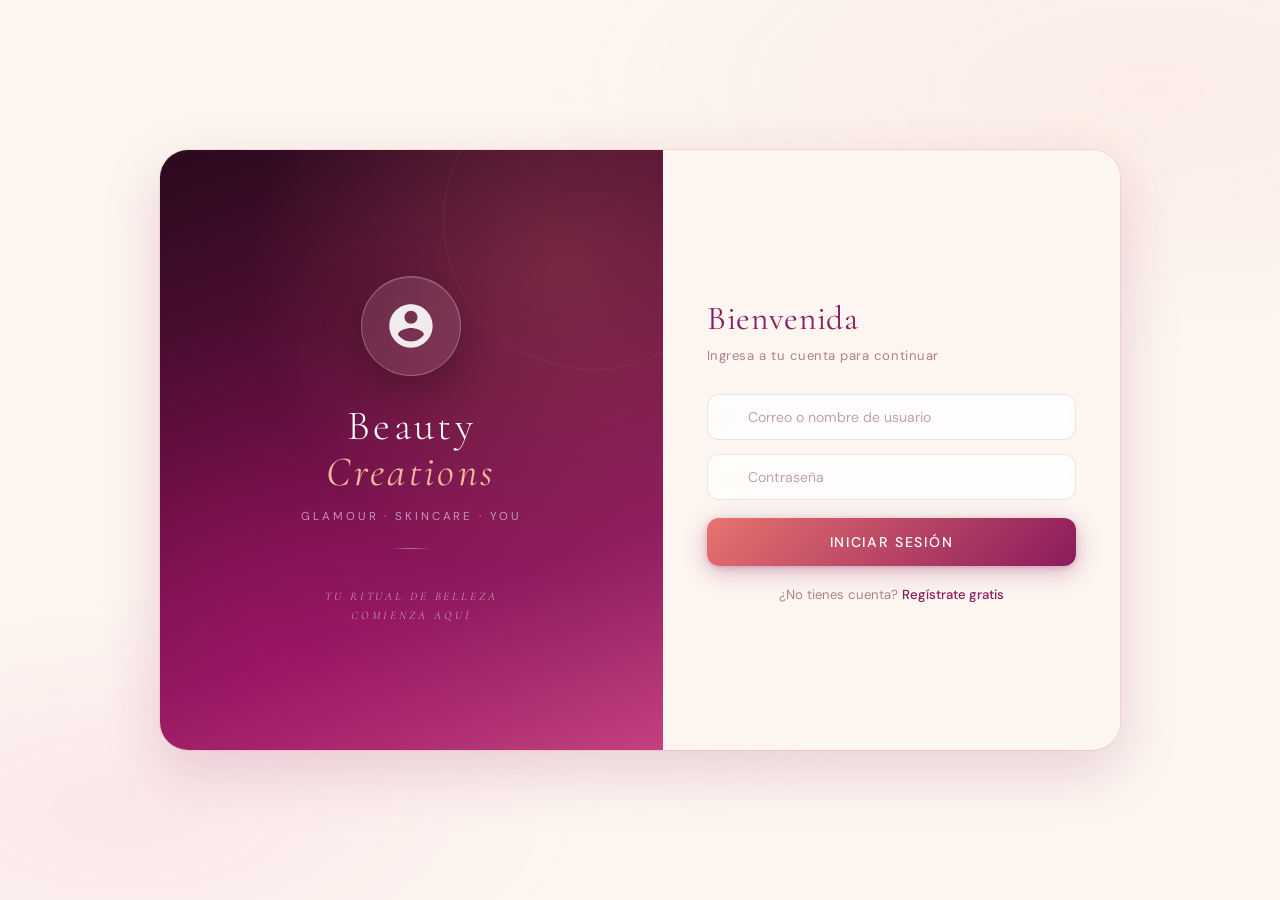
==== commit be267842: "Add files via upload" ====
--- a/index.html
+++ b/index.html
@@ -1,202 +1,1945 @@
-<!DOCTYPE html>
-<html lang="es">
-<head>
-  <meta charset="UTF-8" />
-  <meta name="viewport" content="width=device-width, initial-scale=1.0"/>
-  <title>Beauty Creations</title>
-  <link rel="preconnect" href="https://fonts.googleapis.com">
-  <link rel="preconnect" href="https://fonts.gstatic.com" crossorigin>
-  <link href="https://fonts.googleapis.com/css2?family=Bodoni+Moda:ital,opsz,wght@0,6..96,400;0,6..96,500;0,6..96,600;1,6..96,400&family=Jost:wght@300;400;500&display=swap" rel="stylesheet">
-
-  <link rel="stylesheet" href="../frontend/styles/styles.css" />
-</head>
-<body>
-
-  <!-- =============================================
-       PANTALLA DE AUTENTICACIÓN
-  ============================================= -->
-  <div id="auth-screen" class="screen active">
-
-    <div class="auth-container">
-
-      <!-- Panel izquierdo: Branding -->
-      <div class="auth-brand">
-        <div class="auth-brand-logo">
-          <img src="../logob.jpeg" alt="Beauty Creations" />
-        </div>
-      </div>
-
-
-      <!-- Panel derecho: Formularios -->
-      <div class="auth-form-panel">
-        <div id="login-form">
-          <h2>Bienvenida ✦</h2>
-          <div id="login-error" class="error-msg"></div>
-          <input type="text" id="login-identifier" placeholder="Correo o nombre de usuario" />
-          <input type="password" id="login-password" placeholder="Contraseña" />
-          <button class="btn-primary" id="btn-login">Iniciar sesión</button>
-          <div class="switch-link">¿No tienes cuenta? <a id="link-to-register">Regístrate</a></div>
-        </div>
-
-        <div id="register-form" style="display:none;">
-          <h2>Crear cuenta</h2>
-          <div id="register-error" class="error-msg"></div>
-          <div id="register-success" class="success-msg"></div>
-          <input type="text"     id="reg-fullname"  placeholder="Nombre completo" />
-          <input type="text"     id="reg-username"  placeholder="Nombre de usuario" />
-          <input type="email"    id="reg-email"     placeholder="Correo electrónico" />
-          <input type="password" id="reg-password"  placeholder="Contraseña (mín. 6 caracteres)" />
-          <input type="date"     id="reg-birthdate" placeholder="Fecha de nacimiento" />
-          <button class="btn-primary" id="btn-register">Registrarse</button>
-          <div class="switch-link">¿Ya tienes cuenta? <a id="link-to-login">Inicia sesión</a></div>
-        </div>
-      </div>
-
-    </div>
-  </div>
-
-  <!-- =============================================
-       PANTALLA PRINCIPAL
-  ============================================= -->
-  <div id="app-screen" class="screen">
-
-    <nav id="main-nav">
-      <div class="nav-logo">
-        <div class="nav-logo-icon">
-          <img src="../logob.jpeg" alt="Beauty Creations" />
-        </div>
-
-        <span class="nav-logo-text">Beauty Creations</span>
-      </div>
-
-      <div class="nav-links">
-        <a data-section="inicio" class="nav-link">Inicio</a>
-        <a data-section="skincare" class="nav-link">Skincare</a>
-        <a data-section="maquillaje" class="nav-link">Maquillaje</a>
-        <a data-section="favoritos" class="nav-link">Favoritos</a>
-      </div>
-
-      <div id="user-area">
-        <img id="user-avatar" src="" alt="Avatar" />
-        <span id="username-display"></span>
-        <div id="dropdown-menu">
-          <button data-dd-action="perfil">Mi Perfil</button>
-          <button data-dd-action="delete">Eliminar cuenta</button>
-          <button data-dd-action="logout">Cerrar sesión</button>
-        </div>
-      </div>
-    </nav>
-
-    <div id="app-content">
-
-      <!-- Barra de búsqueda y filtros -->
-      <div id="search-filter-bar" style="display:none;">
-        <input type="text" id="search-input" placeholder="Buscar productos..." />
-        <select id="sort-select">
-          <option value="">Ordenar por...</option>
-          <option value="price-asc">Precio: menor a mayor</option>
-          <option value="price-desc">Precio: mayor a menor</option>
-          <option value="alpha-asc">A → Z</option>
-          <option value="alpha-desc">Z → A</option>
-        </select>
-        <div class="filter-group" id="category-filters"></div>
-      </div>
-
-      <!-- Inicio -->
-      <div id="view-inicio" class="section-view">
-        <div class="section-hero">
-          <div class="hero-content">
-            <h2>Tu belleza,<br/>tu esencia.</h2>
-            <p>Descubre la colección completa Beauty Creations</p>
-          </div>
-        </div>
-        <div class="products-grid" id="grid-inicio"></div>
-      </div>
-
-      <!-- Skincare -->
-      <div id="view-skincare" class="section-view">
-        <div class="section-hero">
-          <div class="hero-content">
-            <h2>Skincare</h2>
-            <p>Cuida y transforma tu piel con nuestra línea de cuidado</p>
-          </div>
-        </div>
-        <div class="products-grid" id="grid-skincare"></div>
-      </div>
-
-      <!-- Maquillaje -->
-      <div id="view-maquillaje" class="section-view">
-        <div class="section-hero">
-          <div class="hero-content">
-            <h2>Maquillaje</h2>
-            <p>Color, textura y glamour para cada look</p>
-          </div>
-        </div>
-        <div class="products-grid" id="grid-maquillaje"></div>
-      </div>
-
-      <!-- Favoritos -->
-      <div id="view-favoritos" class="section-view">
-        <p id="fav-empty" style="display:none;" class="no-products">
-          ✦ Aún no tienes favoritos. ¡Explora y guarda los que más te gusten!
-        </p>
-        <div class="products-grid" id="grid-favoritos"></div>
-      </div>
-
-      <!-- Detalle de producto -->
-      <div id="view-producto" class="section-view">
-        <button id="back-btn">← Volver</button>
-        <div id="product-detail"></div>
-      </div>
-
-      <!-- Perfil -->
-      <div id="view-perfil" class="section-view">
-        <div id="profile-section">
-          <h2>Mi Perfil</h2>
-          <label>Foto de perfil</label>
-          <img id="profile-avatar-preview" src="" alt="Avatar" />
-          <input type="file" id="avatar-input" accept="image/*" />
-          <label>Nombre completo</label>
-          <input type="text" id="prof-fullname" />
-          <label>Nombre de usuario</label>
-          <input type="text" id="prof-username" />
-          <label>Nueva contraseña (dejar vacío para no cambiar)</label>
-          <input type="password" id="prof-password" placeholder="Nueva contraseña" />
-          <div id="profile-msg" class="success-msg"></div>
-          <button class="btn-save-profile" id="btn-save-profile">Guardar cambios</button>
-          <button class="btn-delete-account" id="btn-open-delete">Eliminar cuenta</button>
-        </div>
-      </div>
-
-    </div>
-  </div>
-
-  <!-- Modal: Tiendas cercanas -->
-  <div id="stores-modal">
-    <div class="modal-content">
-      <h3>📍 Tiendas cercanas</h3>
-      <p id="stores-geo-status">Obteniendo tu ubicación...</p>
-      <div id="stores-list"></div>
-      <button id="close-stores">Cerrar</button>
-    </div>
-  </div>
-
-  <!-- Modal: Eliminar cuenta -->
-  <div id="delete-modal">
-    <div class="modal-content">
-      <h3>⚠️ Eliminar cuenta</h3>
-      <p>Esta acción es <strong>irreversible</strong>. Se eliminarán todos tus datos, favoritos y configuraciones de forma permanente.</p>
-      <p>Para confirmar, escribe tu contraseña actual:</p>
-      <input type="password" id="delete-password" placeholder="Contraseña actual" />
-      <div id="delete-error" class="error-msg"></div>
-      <div class="modal-actions">
-        <button class="btn-cancel" id="btn-cancel-delete">Cancelar</button>
-        <button class="btn-danger" id="btn-confirm-delete">Eliminar permanentemente</button>
-      </div>
-    </div>
-  </div>
-
-  <script type="module" src="../frontend/app.js"></script>
-</body>
-</html>
-
+<!DOCTYPE html>
+<html lang="es">
+<head>
+  <meta charset="UTF-8" />
+  <meta name="viewport" content="width=device-width, initial-scale=1.0"/>
+  <title>Beauty Creations</title>
+  <link rel="preconnect" href="https://fonts.googleapis.com">
+  <link rel="preconnect" href="https://fonts.gstatic.com" crossorigin>
+  <link href="https://fonts.googleapis.com/css2?family=Cormorant+Garamond:ital,wght@0,300;0,400;0,500;0,600;1,300;1,400&family=DM+Sans:wght@300;400;500&display=swap" rel="stylesheet">
+  <style>
+    :root {
+      --blush:    #F4CECE;
+      --coral:    #E8736F;
+      --peach:    #F0B89A;
+      --fuchsia:  #D4047F;
+      --plum:     #8B1A5C;
+      --dark:     #1A0A12;
+      --cream:    #FDF6F0;
+      --glass:    rgba(255,250,248,0.72);
+      --shadow-sm: 0 2px 12px rgba(139,26,92,0.10);
+      --shadow-md: 0 8px 40px rgba(139,26,92,0.14);
+      --shadow-lg: 0 20px 60px rgba(139,26,92,0.18);
+      --radius-sm: 12px;
+      --radius-md: 20px;
+      --radius-lg: 28px;
+      --font-display: 'Cormorant Garamond', Georgia, serif;
+      --font-body:    'DM Sans', sans-serif;
+      --transition: all 0.3s cubic-bezier(0.25, 0.8, 0.25, 1);
+    }
+
+    *, *::before, *::after { box-sizing: border-box; margin: 0; padding: 0; }
+    html { scroll-behavior: smooth; }
+
+    ::-webkit-scrollbar { width: 4px; }
+    ::-webkit-scrollbar-track { background: var(--cream); }
+    ::-webkit-scrollbar-thumb { background: linear-gradient(var(--coral), var(--plum)); border-radius: 10px; }
+
+    body {
+      font-family: var(--font-body);
+      background: var(--cream);
+      color: var(--dark);
+      min-height: 100vh;
+    }
+
+    /* ── Background texture ── */
+    body::before {
+      content: '';
+      position: fixed; inset: 0;
+      background:
+        radial-gradient(ellipse 80% 50% at 90% 10%, rgba(232,115,111,0.07) 0%, transparent 60%),
+        radial-gradient(ellipse 60% 40% at 10% 90%, rgba(212,4,127,0.06) 0%, transparent 60%),
+        radial-gradient(ellipse 40% 60% at 50% 50%, rgba(244,206,206,0.12) 0%, transparent 70%);
+      pointer-events: none;
+      z-index: 0;
+    }
+
+    .screen { display: none; position: relative; z-index: 1; }
+    .screen.active { display: block; }
+    #auth-screen.active { display: flex; }
+
+    /* ══════════════════════════════════════
+       AUTH SCREEN
+    ══════════════════════════════════════ */
+    #auth-screen {
+      min-height: 100vh;
+      align-items: center;
+      justify-content: center;
+      padding: 20px;
+    }
+
+    .auth-container {
+      display: grid;
+      grid-template-columns: 1.1fr 1fr;
+      max-width: 960px;
+      width: 100%;
+      min-height: 600px;
+      border-radius: var(--radius-lg);
+      overflow: hidden;
+      box-shadow: var(--shadow-lg), 0 0 0 1px rgba(232,115,111,0.15);
+      animation: authFadeIn 0.8s cubic-bezier(0.25, 0.8, 0.25, 1) forwards;
+    }
+
+    @keyframes authFadeIn {
+      from { opacity: 0; transform: translateY(32px) scale(0.97); }
+      to   { opacity: 1; transform: translateY(0) scale(1); }
+    }
+
+    /* Left brand panel */
+    .auth-brand {
+      background: linear-gradient(160deg, #2A0A1E 0%, #5C0F3A 40%, #8B1A5C 70%, #C44080 100%);
+      display: flex;
+      flex-direction: column;
+      align-items: center;
+      justify-content: center;
+      padding: 56px 40px;
+      position: relative;
+      overflow: hidden;
+    }
+    .auth-brand::before {
+      content: '';
+      position: absolute; inset: 0;
+      background:
+        radial-gradient(circle at 80% 20%, rgba(232,115,111,0.25) 0%, transparent 50%),
+        radial-gradient(circle at 20% 80%, rgba(212,4,127,0.2) 0%, transparent 50%);
+    }
+    .auth-brand::after {
+      content: '';
+      position: absolute;
+      width: 300px; height: 300px;
+      border: 1px solid rgba(255,255,255,0.06);
+      border-radius: 50%;
+      top: -80px; right: -80px;
+    }
+
+    .auth-brand-logo {
+      width: 100px; height: 100px;
+      border-radius: 50%;
+      background: rgba(255,255,255,0.1);
+      border: 1.5px solid rgba(255,255,255,0.25);
+      display: flex;
+      align-items: center;
+      justify-content: center;
+      margin-bottom: 28px;
+      backdrop-filter: blur(12px);
+      box-shadow: 0 12px 40px rgba(0,0,0,0.25), inset 0 1px 0 rgba(255,255,255,0.15);
+      position: relative;
+      z-index: 1;
+      overflow: hidden;
+    }
+
+    .auth-brand-logo svg {
+      width: 52px; height: 52px;
+      fill: rgba(255,255,255,0.9);
+    }
+
+    .auth-brand h1 {
+      font-family: var(--font-display);
+      font-size: 2.6rem;
+      font-weight: 300;
+      color: #fff;
+      text-align: center;
+      letter-spacing: 0.08em;
+      line-height: 1.1;
+      position: relative; z-index: 1;
+    }
+    .auth-brand h1 em {
+      font-style: italic;
+      font-weight: 400;
+      color: var(--peach);
+    }
+    .auth-brand p {
+      color: rgba(255,255,255,0.55);
+      font-size: 0.72rem;
+      letter-spacing: 0.25em;
+      text-transform: uppercase;
+      margin-top: 14px;
+      position: relative; z-index: 1;
+    }
+    .auth-divider {
+      width: 40px;
+      height: 1px;
+      background: linear-gradient(90deg, transparent, rgba(255,255,255,0.4), transparent);
+      margin: 24px auto;
+      position: relative; z-index: 1;
+    }
+    .auth-tagline {
+      font-family: var(--font-display);
+      font-style: italic;
+      font-size: 0.95rem;
+      color: rgba(255,255,255,0.6);
+      text-align: center;
+      line-height: 1.6;
+      position: relative; z-index: 1;
+      max-width: 220px;
+    }
+
+    /* Right form panel */
+    .auth-form-panel {
+      background: var(--cream);
+      padding: 52px 44px;
+      display: flex;
+      flex-direction: column;
+      justify-content: center;
+    }
+    .auth-form-panel h2 {
+      font-family: var(--font-display);
+      font-size: 2.1rem;
+      font-weight: 400;
+      color: var(--plum);
+      margin-bottom: 8px;
+      letter-spacing: 0.02em;
+    }
+    .auth-form-panel .auth-subtitle {
+      font-size: 0.82rem;
+      color: #b08090;
+      margin-bottom: 30px;
+      letter-spacing: 0.04em;
+    }
+
+    .input-group {
+      position: relative;
+      margin-bottom: 14px;
+    }
+    .input-group .input-icon {
+      position: absolute;
+      left: 14px;
+      top: 50%;
+      transform: translateY(-50%);
+      font-size: 14px;
+      opacity: 0.5;
+      pointer-events: none;
+    }
+
+    .auth-form-panel input,
+    #profile-section input[type="text"],
+    #profile-section input[type="password"],
+    #profile-section input[type="email"] {
+      display: block;
+      width: 100%;
+      padding: 13px 16px 13px 40px;
+      border: 1.5px solid rgba(139,26,92,0.12);
+      border-radius: var(--radius-sm);
+      background: rgba(255,255,255,0.8);
+      font-family: var(--font-body);
+      font-size: 0.88rem;
+      color: var(--dark);
+      outline: none;
+      transition: var(--transition);
+      backdrop-filter: blur(8px);
+    }
+    .auth-form-panel input:focus {
+      border-color: var(--coral);
+      background: #fff;
+      box-shadow: 0 0 0 4px rgba(232,115,111,0.1), var(--shadow-sm);
+      transform: translateY(-1px);
+    }
+    .auth-form-panel input::placeholder { color: #c0a0b0; }
+
+    /* Primary button */
+    .btn-primary {
+      width: 100%;
+      padding: 15px;
+      border: none;
+      border-radius: var(--radius-sm);
+      background: linear-gradient(135deg, var(--coral) 0%, var(--plum) 100%);
+      color: #fff;
+      font-family: var(--font-body);
+      font-size: 0.88rem;
+      font-weight: 500;
+      letter-spacing: 0.12em;
+      text-transform: uppercase;
+      cursor: pointer;
+      transition: var(--transition);
+      box-shadow: 0 6px 24px rgba(139,26,92,0.3), 0 2px 6px rgba(139,26,92,0.2);
+      position: relative;
+      overflow: hidden;
+      margin-top: 4px;
+    }
+    .btn-primary::after {
+      content: '';
+      position: absolute; inset: 0;
+      background: linear-gradient(90deg, transparent, rgba(255,255,255,0.15), transparent);
+      transform: translateX(-100%);
+      transition: transform 0.5s ease;
+    }
+    .btn-primary:hover { transform: translateY(-2px); box-shadow: 0 10px 32px rgba(139,26,92,0.4); }
+    .btn-primary:hover::after { transform: translateX(100%); }
+    .btn-primary:active { transform: translateY(0); }
+
+    .switch-link {
+      text-align: center;
+      margin-top: 20px;
+      font-size: 0.82rem;
+      color: #b08090;
+    }
+    .switch-link a {
+      color: var(--plum);
+      text-decoration: none;
+      font-weight: 500;
+      cursor: pointer;
+      border-bottom: 1px solid transparent;
+      transition: border-color 0.2s;
+    }
+    .switch-link a:hover { border-bottom-color: var(--plum); }
+
+    .error-msg   { color: #c0392b; font-size: 0.8rem; margin-bottom: 12px; padding: 8px 12px; background: rgba(192,57,43,0.07); border-radius: 8px; border-left: 3px solid #c0392b; }
+    .success-msg { color: #27ae60; font-size: 0.8rem; margin-bottom: 12px; padding: 8px 12px; background: rgba(39,174,96,0.07); border-radius: 8px; border-left: 3px solid #27ae60; }
+
+    /* ══════════════════════════════════════
+       NAVBAR
+    ══════════════════════════════════════ */
+    #main-nav {
+      position: sticky;
+      top: 0;
+      z-index: 50;
+      display: flex;
+      align-items: center;
+      justify-content: space-between;
+      padding: 0 40px;
+      height: 72px;
+      background: rgba(253,246,240,0.88);
+      backdrop-filter: blur(24px);
+      -webkit-backdrop-filter: blur(24px);
+      border-bottom: 1px solid rgba(232,115,111,0.12);
+      box-shadow: 0 1px 0 rgba(232,115,111,0.08), 0 4px 24px rgba(139,26,92,0.05);
+      animation: slideDown 0.5s ease;
+    }
+    @keyframes slideDown {
+      from { transform: translateY(-100%); opacity: 0; }
+      to   { transform: translateY(0);     opacity: 1; }
+    }
+
+    .nav-logo { display: flex; align-items: center; gap: 12px; text-decoration: none; }
+    .nav-logo-icon {
+      width: 36px; height: 36px;
+      border-radius: 10px;
+      background: linear-gradient(135deg, var(--coral), var(--plum));
+      display: flex; align-items: center; justify-content: center;
+      box-shadow: 0 4px 12px rgba(139,26,92,0.3);
+    }
+    .nav-logo-icon svg { width: 18px; height: 18px; fill: white; }
+    .nav-logo-text {
+      font-family: var(--font-display);
+      font-size: 1.2rem;
+      font-weight: 500;
+      color: var(--plum);
+      letter-spacing: 0.06em;
+    }
+
+    .nav-links { display: flex; gap: 2px; align-items: center; }
+    .nav-links a {
+      text-decoration: none;
+      color: #9a6a7a;
+      font-size: 0.75rem;
+      font-weight: 500;
+      letter-spacing: 0.1em;
+      text-transform: uppercase;
+      padding: 8px 18px;
+      border-radius: 30px;
+      cursor: pointer;
+      transition: var(--transition);
+    }
+    .nav-links a:hover { background: rgba(232,115,111,0.08); color: var(--plum); }
+    .nav-links a.active {
+      background: var(--plum);
+      color: #fff;
+      box-shadow: 0 3px 12px rgba(139,26,92,0.3);
+    }
+
+    #user-area { display: flex; align-items: center; gap: 10px; position: relative; cursor: pointer; }
+    #user-avatar {
+      width: 38px; height: 38px;
+      border-radius: 50%;
+      object-fit: cover;
+      border: 2px solid rgba(232,115,111,0.4);
+      box-shadow: 0 2px 10px rgba(232,115,111,0.25);
+      transition: var(--transition);
+    }
+    #user-avatar:hover { transform: scale(1.08); border-color: var(--coral); }
+    #username-display { font-size: 0.82rem; font-weight: 500; color: var(--plum); }
+
+    #dropdown-menu {
+      display: none;
+      position: absolute;
+      top: calc(100% + 14px);
+      right: 0;
+      background: rgba(255,255,255,0.98);
+      backdrop-filter: blur(24px);
+      border: 1px solid rgba(232,115,111,0.15);
+      border-radius: var(--radius-md);
+      min-width: 190px;
+      padding: 8px;
+      box-shadow: var(--shadow-lg);
+      z-index: 100;
+      animation: dropIn 0.22s cubic-bezier(0.25, 0.8, 0.25, 1);
+    }
+    @keyframes dropIn {
+      from { opacity: 0; transform: translateY(-10px) scale(0.95); }
+      to   { opacity: 1; transform: translateY(0) scale(1); }
+    }
+    #dropdown-menu.open { display: block; }
+    #dropdown-menu button {
+      display: flex; align-items: center; gap: 10px;
+      width: 100%;
+      padding: 10px 14px;
+      background: none; border: none;
+      text-align: left;
+      font-family: var(--font-body);
+      font-size: 0.84rem;
+      color: #5a3a4a;
+      border-radius: 10px;
+      cursor: pointer;
+      transition: background 0.18s;
+    }
+    #dropdown-menu button:hover { background: rgba(232,115,111,0.08); color: var(--plum); }
+
+    /* ══════════════════════════════════════
+       APP CONTENT
+    ══════════════════════════════════════ */
+    #app-content { padding: 32px 40px 64px; max-width: 1340px; margin: 0 auto; position: relative; z-index: 1; }
+
+    .section-view { display: none; }
+    .section-view.active { display: block; animation: fadeUp 0.45s cubic-bezier(0.25, 0.8, 0.25, 1); }
+    @keyframes fadeUp {
+      from { opacity: 0; transform: translateY(20px); }
+      to   { opacity: 1; transform: translateY(0); }
+    }
+
+    /* ══════════════════════════════════════
+       HERO BANNER
+    ══════════════════════════════════════ */
+    .section-hero {
+      border-radius: var(--radius-lg);
+      overflow: hidden;
+      margin-bottom: 36px;
+      position: relative;
+      min-height: 220px;
+      display: flex;
+      align-items: flex-end;
+      padding: 44px 48px;
+      background: linear-gradient(120deg, #3D0C28 0%, #6B1545 40%, #A0245C 70%, #C94080 100%);
+    }
+    .section-hero::before {
+      content: '';
+      position: absolute; inset: 0;
+      background:
+        radial-gradient(ellipse 60% 80% at 85% 50%, rgba(244,206,206,0.15) 0%, transparent 60%),
+        radial-gradient(ellipse 40% 60% at 20% 30%, rgba(232,115,111,0.2) 0%, transparent 50%),
+        url("data:image/svg+xml,%3Csvg width='400' height='400' xmlns='http://www.w3.org/2000/svg'%3E%3Cfilter id='n'%3E%3CfeTurbulence type='fractalNoise' baseFrequency='0.9' numOctaves='4' stitchTiles='stitch'/%3E%3C/filter%3E%3Crect width='100%25' height='100%25' filter='url(%23n)' opacity='0.03'/%3E%3C/svg%3E");
+    }
+    .hero-deco {
+      position: absolute;
+      right: 48px;
+      top: 50%;
+      transform: translateY(-50%);
+      display: flex;
+      gap: 16px;
+      align-items: center;
+      opacity: 0.12;
+    }
+    .hero-deco-circle {
+      width: 120px; height: 120px;
+      border: 1px solid white;
+      border-radius: 50%;
+    }
+    .hero-deco-circle:nth-child(2) { width: 80px; height: 80px; }
+    .hero-deco-circle:nth-child(3) { width: 50px; height: 50px; }
+
+    .hero-content { position: relative; z-index: 1; }
+    .hero-eyebrow {
+      font-size: 0.68rem;
+      letter-spacing: 0.22em;
+      text-transform: uppercase;
+      color: rgba(255,255,255,0.55);
+      margin-bottom: 10px;
+    }
+    .hero-content h2 {
+      font-family: var(--font-display);
+      font-size: clamp(2rem, 5vw, 3.4rem);
+      font-weight: 300;
+      font-style: italic;
+      color: #fff;
+      line-height: 1.1;
+      margin-bottom: 12px;
+    }
+    .hero-content h2 strong { font-weight: 600; font-style: normal; }
+    .hero-content p { color: rgba(255,255,255,0.6); font-size: 0.85rem; letter-spacing: 0.08em; }
+
+    /* ══════════════════════════════════════
+       SEARCH & FILTER BAR
+    ══════════════════════════════════════ */
+    #search-filter-bar {
+      display: flex;
+      flex-wrap: wrap;
+      gap: 12px;
+      margin-bottom: 32px;
+      align-items: center;
+      background: rgba(255,255,255,0.75);
+      backdrop-filter: blur(16px);
+      border: 1px solid rgba(232,115,111,0.14);
+      border-radius: var(--radius-md);
+      padding: 16px 22px;
+      box-shadow: var(--shadow-sm);
+    }
+
+    #search-input {
+      flex: 1;
+      min-width: 200px;
+      padding: 10px 16px 10px 42px;
+      border: 1.5px solid rgba(139,26,92,0.1);
+      border-radius: 30px;
+      background: rgba(255,255,255,0.9);
+      font-family: var(--font-body);
+      font-size: 0.86rem;
+      color: var(--dark);
+      outline: none;
+      transition: var(--transition);
+      background-image: url("data:image/svg+xml,%3Csvg xmlns='http://www.w3.org/2000/svg' width='16' height='16' viewBox='0 0 24 24' fill='none' stroke='%23C44080' stroke-width='1.8'%3E%3Ccircle cx='11' cy='11' r='8'/%3E%3Cpath d='m21 21-4.35-4.35'/%3E%3C/svg%3E");
+      background-repeat: no-repeat;
+      background-position: 14px center;
+    }
+    #search-input:focus { border-color: var(--coral); box-shadow: 0 0 0 4px rgba(232,115,111,0.1); }
+
+    #sort-select {
+      padding: 10px 16px;
+      border: 1.5px solid rgba(139,26,92,0.1);
+      border-radius: 30px;
+      background: rgba(255,255,255,0.9);
+      font-family: var(--font-body);
+      font-size: 0.83rem;
+      color: #6a4a5a;
+      outline: none;
+      cursor: pointer;
+      transition: var(--transition);
+    }
+    #sort-select:focus { border-color: var(--coral); }
+
+    .filter-group { display: flex; flex-wrap: wrap; gap: 7px; }
+    .filter-btn {
+      padding: 6px 15px;
+      border: 1.5px solid rgba(139,26,92,0.12);
+      border-radius: 30px;
+      background: transparent;
+      font-family: var(--font-body);
+      font-size: 0.73rem;
+      letter-spacing: 0.06em;
+      color: #8a5a7a;
+      cursor: pointer;
+      transition: var(--transition);
+    }
+    .filter-btn:hover { background: rgba(232,115,111,0.08); border-color: var(--coral); color: var(--plum); }
+    .filter-btn.active {
+      background: var(--plum);
+      border-color: var(--plum);
+      color: #fff;
+      box-shadow: 0 3px 12px rgba(139,26,92,0.25);
+    }
+
+    /* ══════════════════════════════════════
+       PRODUCT GRID
+    ══════════════════════════════════════ */
+    .products-grid {
+      display: grid;
+      grid-template-columns: repeat(auto-fill, minmax(230px, 1fr));
+      gap: 24px;
+    }
+
+    .product-card {
+      border-radius: var(--radius-md);
+      background: #fff;
+      border: 1px solid rgba(232,115,111,0.1);
+      overflow: hidden;
+      cursor: pointer;
+      position: relative;
+      transition: transform 0.32s cubic-bezier(0.25, 0.8, 0.25, 1), box-shadow 0.32s;
+      box-shadow: var(--shadow-sm);
+      animation: cardIn 0.4s ease backwards;
+    }
+    .product-card:hover {
+      transform: translateY(-10px);
+      box-shadow: 0 24px 56px rgba(139,26,92,0.18), 0 0 0 1.5px rgba(232,115,111,0.2);
+    }
+    @keyframes cardIn {
+      from { opacity: 0; transform: translateY(22px); }
+      to   { opacity: 1; transform: translateY(0); }
+    }
+
+    .card-img-wrap {
+      position: relative;
+      overflow: hidden;
+      background: linear-gradient(135deg, #fdf0f4, #f8e8f0);
+      height: 200px;
+    }
+    .card-img-wrap::after {
+      content: '';
+      position: absolute; inset: 0;
+      background: linear-gradient(to bottom, transparent 50%, rgba(10,0,8,0.04) 100%);
+    }
+    .product-card img {
+      width: 100%;
+      height: 200px;
+      object-fit: cover;
+      display: block;
+      transition: transform 0.45s cubic-bezier(0.25, 0.8, 0.25, 1);
+    }
+    .product-card:hover img { transform: scale(1.07); }
+
+    /* Category color stripe */
+    .card-stripe {
+      height: 2px;
+      background: linear-gradient(90deg, var(--coral), var(--plum));
+    }
+
+    .card-body { padding: 16px 18px 20px; }
+    .card-subcategory {
+      font-size: 0.67rem;
+      font-weight: 500;
+      letter-spacing: 0.14em;
+      text-transform: uppercase;
+      color: var(--coral);
+      margin-bottom: 6px;
+    }
+    .product-card h3 {
+      font-family: var(--font-display);
+      font-size: 1.02rem;
+      font-weight: 500;
+      color: var(--dark);
+      margin-bottom: 10px;
+      line-height: 1.3;
+    }
+    .card-footer {
+      display: flex;
+      align-items: center;
+      justify-content: space-between;
+    }
+    .product-card .price {
+      font-weight: 600;
+      font-size: 1.05rem;
+      color: var(--plum);
+      letter-spacing: 0.01em;
+    }
+
+    .fav-btn {
+      position: absolute;
+      top: 12px; right: 12px;
+      background: rgba(255,255,255,0.9);
+      border: none;
+      border-radius: 50%;
+      width: 36px; height: 36px;
+      display: flex; align-items: center; justify-content: center;
+      cursor: pointer;
+      font-size: 15px;
+      backdrop-filter: blur(8px);
+      box-shadow: 0 2px 12px rgba(0,0,0,0.1);
+      transition: var(--transition);
+      z-index: 2;
+    }
+    .fav-btn:hover { transform: scale(1.2); box-shadow: 0 4px 18px rgba(212,4,127,0.3); }
+
+    .unavailable { opacity: 0.5; pointer-events: none; }
+    .unavailable .card-img-wrap::before {
+      content: 'No disponible';
+      position: absolute;
+      top: 50%; left: 50%;
+      transform: translate(-50%, -50%);
+      background: rgba(26,10,18,0.75);
+      color: #fff;
+      padding: 7px 16px;
+      border-radius: 30px;
+      font-size: 0.73rem;
+      font-weight: 500;
+      letter-spacing: 0.1em;
+      z-index: 10;
+    }
+    .no-products {
+      text-align: center;
+      padding: 80px 40px;
+      color: #c09090;
+      font-family: var(--font-display);
+      font-size: 1.15rem;
+      font-style: italic;
+      grid-column: 1 / -1;
+    }
+
+    /* ══════════════════════════════════════
+       PRODUCT DETAIL
+    ══════════════════════════════════════ */
+    #view-producto { max-width: 900px; margin: 0 auto; }
+    #back-btn {
+      display: inline-flex; align-items: center; gap: 8px;
+      padding: 9px 20px;
+      border: 1.5px solid rgba(139,26,92,0.15);
+      border-radius: 30px;
+      background: rgba(255,255,255,0.8);
+      font-family: var(--font-body);
+      font-size: 0.82rem;
+      color: var(--plum);
+      cursor: pointer;
+      margin-bottom: 28px;
+      transition: var(--transition);
+      backdrop-filter: blur(8px);
+    }
+    #back-btn:hover { background: rgba(232,115,111,0.1); border-color: var(--coral); transform: translateX(-2px); }
+
+    #product-detail {
+      display: grid;
+      grid-template-columns: 1fr 1fr;
+      border-radius: var(--radius-lg);
+      overflow: hidden;
+      box-shadow: var(--shadow-lg);
+      border: 1px solid rgba(232,115,111,0.1);
+      animation: fadeUp 0.45s ease;
+      background: #fff;
+    }
+    .detail-img-wrap {
+      position: relative;
+      background: linear-gradient(135deg, #fdf0f4, #f8e4ee);
+      overflow: hidden;
+    }
+    #product-detail img {
+      width: 100%;
+      height: 440px;
+      object-fit: cover;
+      display: block;
+      transition: transform 0.6s ease;
+    }
+    #product-detail:hover img { transform: scale(1.03); }
+
+    .detail-info { padding: 44px 40px; display: flex; flex-direction: column; justify-content: center; }
+    .detail-category {
+      font-size: 0.7rem;
+      letter-spacing: 0.18em;
+      text-transform: uppercase;
+      color: var(--coral);
+      font-weight: 500;
+      margin-bottom: 14px;
+    }
+    #product-detail h2 {
+      font-family: var(--font-display);
+      font-size: clamp(1.5rem, 3vw, 2.1rem);
+      font-weight: 400;
+      color: var(--dark);
+      line-height: 1.2;
+      margin-bottom: 16px;
+    }
+    .detail-price { font-size: 2.1rem; font-weight: 600; color: var(--plum); margin-bottom: 20px; letter-spacing: -0.01em; }
+    .detail-desc { font-size: 0.88rem; color: #7a5a6a; line-height: 1.8; margin-bottom: 22px; }
+    .detail-divider { height: 1px; background: rgba(232,115,111,0.12); margin: 20px 0; }
+    .detail-status { font-size: 0.83rem; margin-bottom: 24px; display: flex; align-items: center; gap: 6px; }
+    .detail-actions { display: flex; gap: 10px; flex-wrap: wrap; }
+    .detail-actions button {
+      padding: 13px 22px;
+      border-radius: var(--radius-sm);
+      font-family: var(--font-body);
+      font-size: 0.83rem;
+      font-weight: 500;
+      cursor: pointer;
+      transition: var(--transition);
+      border: none;
+      letter-spacing: 0.04em;
+    }
+    #detail-fav-btn {
+      background: linear-gradient(135deg, var(--fuchsia), var(--plum));
+      color: #fff;
+      box-shadow: 0 4px 18px rgba(212,4,127,0.3);
+    }
+    #detail-fav-btn:hover { transform: translateY(-2px); box-shadow: 0 8px 24px rgba(212,4,127,0.4); }
+
+    .btn-stores {
+      background: rgba(255,255,255,0.9);
+      border: 1.5px solid rgba(139,26,92,0.15);
+      color: var(--plum);
+    }
+    .btn-stores:hover { background: rgba(232,115,111,0.08); border-color: var(--coral); }
+
+    /* ══════════════════════════════════════
+       FAVORITES EMPTY
+    ══════════════════════════════════════ */
+    #fav-empty {
+      display: none;
+      text-align: center;
+      padding: 100px 20px;
+      color: #c09090;
+    }
+    #fav-empty-icon { font-size: 3rem; margin-bottom: 16px; opacity: 0.5; }
+    #fav-empty-text {
+      font-family: var(--font-display);
+      font-style: italic;
+      font-size: 1.2rem;
+    }
+
+    /* ══════════════════════════════════════
+       PROFILE
+    ══════════════════════════════════════ */
+    #view-perfil { max-width: 540px; }
+    #profile-section {
+      background: #fff;
+      border: 1px solid rgba(232,115,111,0.1);
+      border-radius: var(--radius-lg);
+      padding: 44px 40px;
+      box-shadow: var(--shadow-md);
+    }
+    #profile-section h2 {
+      font-family: var(--font-display);
+      font-size: 2rem;
+      font-weight: 400;
+      color: var(--plum);
+      margin-bottom: 30px;
+    }
+    #profile-section label {
+      display: block;
+      font-size: 0.72rem;
+      font-weight: 500;
+      letter-spacing: 0.1em;
+      text-transform: uppercase;
+      color: #b08090;
+      margin-bottom: 7px;
+      margin-top: 18px;
+    }
+    #profile-avatar-preview {
+      width: 88px; height: 88px;
+      border-radius: 50%;
+      object-fit: cover;
+      border: 3px solid rgba(232,115,111,0.3);
+      box-shadow: 0 4px 18px rgba(232,115,111,0.2);
+      margin-bottom: 6px;
+      display: block;
+    }
+    #profile-section input[type="file"] {
+      font-size: 0.8rem; color: #9a6a7a; margin-bottom: 8px;
+    }
+    .profile-btn-group { display: flex; gap: 10px; margin-top: 24px; flex-wrap: wrap; }
+    #profile-section button {
+      padding: 12px 24px;
+      border-radius: var(--radius-sm);
+      font-family: var(--font-body);
+      font-size: 0.85rem;
+      font-weight: 500;
+      cursor: pointer;
+      transition: var(--transition);
+      border: none;
+    }
+    .btn-save-profile {
+      background: linear-gradient(135deg, var(--coral), var(--plum));
+      color: #fff;
+      box-shadow: 0 4px 18px rgba(139,26,92,0.25);
+    }
+    .btn-save-profile:hover { transform: translateY(-1px); box-shadow: 0 6px 22px rgba(139,26,92,0.35); }
+    .btn-delete-account {
+      background: rgba(255,255,255,0.9);
+      color: #c0392b;
+      border: 1.5px solid rgba(192,57,43,0.2);
+    }
+    .btn-delete-account:hover { background: rgba(192,57,43,0.06); }
+
+    /* ══════════════════════════════════════
+       MODALS
+    ══════════════════════════════════════ */
+    #stores-modal, #delete-modal {
+      display: none;
+      position: fixed; inset: 0;
+      background: rgba(26,10,18,0.55);
+      backdrop-filter: blur(6px);
+      z-index: 200;
+      align-items: center;
+      justify-content: center;
+      padding: 20px;
+    }
+    #stores-modal.open, #delete-modal.open { display: flex; }
+
+    #stores-modal .modal-content,
+    #delete-modal .modal-content {
+      background: #fff;
+      border: 1px solid rgba(232,115,111,0.15);
+      border-radius: var(--radius-lg);
+      padding: 36px;
+      max-width: 500px;
+      width: 100%;
+      max-height: 82vh;
+      overflow-y: auto;
+      box-shadow: var(--shadow-lg);
+      animation: modalIn 0.32s cubic-bezier(0.25, 0.8, 0.25, 1);
+    }
+    @keyframes modalIn {
+      from { opacity: 0; transform: scale(0.92) translateY(20px); }
+      to   { opacity: 1; transform: scale(1) translateY(0); }
+    }
+    #stores-modal h3, #delete-modal h3 {
+      font-family: var(--font-display);
+      font-size: 1.5rem;
+      font-weight: 400;
+      color: var(--plum);
+      margin-bottom: 18px;
+    }
+
+    #stores-geo-status { font-size: 0.83rem; color: #9a6a7a; margin-bottom: 20px; }
+
+    .store-card {
+      border: 1px solid rgba(232,115,111,0.12);
+      border-radius: var(--radius-sm);
+      padding: 16px 18px;
+      margin-bottom: 12px;
+      background: rgba(253,246,240,0.7);
+      transition: var(--transition);
+    }
+    .store-card:hover { box-shadow: var(--shadow-sm); transform: translateY(-2px); }
+    .store-card h4 { font-family: var(--font-display); font-size: 1rem; color: var(--dark); margin-bottom: 6px; }
+    .store-card p  { font-size: 0.81rem; color: #7a5a6a; margin: 3px 0; }
+    .store-card a  { font-size: 0.8rem; color: var(--coral); text-decoration: none; font-weight: 500; }
+    .store-card a:hover { color: var(--plum); }
+
+    #close-stores {
+      margin-top: 20px;
+      padding: 10px 24px;
+      border: 1.5px solid rgba(139,26,92,0.15);
+      border-radius: 10px;
+      background: transparent;
+      font-family: var(--font-body);
+      font-size: 0.85rem;
+      color: var(--plum);
+      cursor: pointer;
+      transition: var(--transition);
+    }
+    #close-stores:hover { background: rgba(232,115,111,0.08); }
+
+    #delete-modal h3 { color: #c0392b; }
+    #delete-modal p { font-size: 0.86rem; color: #7a5a5a; margin-bottom: 14px; line-height: 1.7; }
+    #delete-modal input {
+      display: block; width: 100%;
+      padding: 12px 14px;
+      border: 1.5px solid rgba(192,57,43,0.2);
+      border-radius: var(--radius-sm);
+      font-family: var(--font-body);
+      font-size: 0.88rem;
+      margin-bottom: 10px;
+      outline: none;
+      transition: var(--transition);
+    }
+    #delete-modal input:focus { border-color: #c0392b; box-shadow: 0 0 0 4px rgba(192,57,43,0.08); }
+
+    .modal-actions { display: flex; gap: 10px; margin-top: 6px; }
+    .modal-actions button {
+      flex: 1;
+      padding: 12px;
+      border-radius: var(--radius-sm);
+      font-family: var(--font-body);
+      font-size: 0.85rem;
+      font-weight: 500;
+      cursor: pointer;
+      transition: var(--transition);
+      border: none;
+    }
+    .btn-cancel {
+      background: rgba(240,235,235,0.8);
+      border: 1px solid rgba(200,180,180,0.3);
+      color: #6a4a4a;
+    }
+    .btn-cancel:hover { background: rgba(232,115,111,0.06); }
+    .btn-danger {
+      background: linear-gradient(135deg, #e05555, #a02020);
+      color: #fff;
+      box-shadow: 0 4px 16px rgba(180,30,30,0.25);
+    }
+    .btn-danger:hover { transform: translateY(-1px); box-shadow: 0 6px 20px rgba(180,30,30,0.35); }
+
+    /* ══════════════════════════════════════
+       RESPONSIVE
+    ══════════════════════════════════════ */
+    @media (max-width: 768px) {
+      .auth-container { grid-template-columns: 1fr; min-height: auto; }
+      .auth-brand { padding: 36px 28px 24px; min-height: 200px; }
+      .auth-form-panel { padding: 32px 28px; }
+      #main-nav { padding: 0 20px; }
+      .nav-links a { padding: 6px 12px; font-size: 0.7rem; }
+      #app-content { padding: 20px 18px 48px; }
+      #product-detail { grid-template-columns: 1fr; }
+      #product-detail img { height: 300px; }
+      .detail-info { padding: 28px 28px 32px; }
+      .section-hero { padding: 32px 28px; min-height: 180px; }
+      #search-filter-bar { padding: 14px 16px; }
+    }
+
+    @media (max-width: 480px) {
+      .auth-brand h1 { font-size: 2rem; }
+      .nav-logo-text { display: none; }
+      .nav-links { gap: 0; }
+      .nav-links a { padding: 6px 10px; font-size: 0.66rem; }
+      .products-grid { grid-template-columns: repeat(auto-fill, minmax(160px, 1fr)); gap: 16px; }
+      .card-img-wrap, .product-card img { height: 170px; }
+    }
+
+    /* Loading shimmer */
+    @keyframes shimmer {
+      0% { background-position: -400px 0; }
+      100% { background-position: 400px 0; }
+    }
+    .img-loading {
+      background: linear-gradient(90deg, #f0e4ea 25%, #f8eef4 50%, #f0e4ea 75%);
+      background-size: 400px 100%;
+      animation: shimmer 1.4s infinite;
+    }
+  </style>
+</head>
+<body>
+
+<!-- =============================================
+     PANTALLA DE AUTENTICACIÓN
+============================================= -->
+<div id="auth-screen" class="screen active">
+  <div class="auth-container">
+
+    <div class="auth-brand">
+      <div class="auth-brand-logo">
+        <svg viewBox="0 0 24 24" xmlns="http://www.w3.org/2000/svg">
+          <path d="M12 2C6.48 2 2 6.48 2 12s4.48 10 10 10 10-4.48 10-10S17.52 2 12 2zm0 3c1.66 0 3 1.34 3 3s-1.34 3-3 3-3-1.34-3-3 1.34-3 3-3zm0 14.2c-2.5 0-4.71-1.28-6-3.22.03-1.99 4-3.08 6-3.08 1.99 0 5.97 1.09 6 3.08-1.29 1.94-3.5 3.22-6 3.22z"/>
+        </svg>
+      </div>
+      <h1>Beauty<br/><em>Creations</em></h1>
+      <p>Glamour · Skincare · You</p>
+      <div class="auth-divider"></div>
+      <p class="auth-tagline">Tu ritual de belleza comienza aquí</p>
+    </div>
+
+    <div class="auth-form-panel">
+      <div id="login-form">
+        <h2>Bienvenida</h2>
+        <p class="auth-subtitle">Ingresa a tu cuenta para continuar</p>
+        <div id="login-error" class="error-msg" style="display:none;"></div>
+        <div class="input-group">
+          <span class="input-icon">✉</span>
+          <input type="text" id="login-identifier" placeholder="Correo o nombre de usuario" />
+        </div>
+        <div class="input-group">
+          <span class="input-icon">🔒</span>
+          <input type="password" id="login-password" placeholder="Contraseña" />
+        </div>
+        <button class="btn-primary" id="btn-login">Iniciar sesión</button>
+        <div class="switch-link">¿No tienes cuenta? <a id="link-to-register">Regístrate gratis</a></div>
+      </div>
+
+      <div id="register-form" style="display:none;">
+        <h2>Crear cuenta</h2>
+        <p class="auth-subtitle">Únete a la comunidad Beauty Creations</p>
+        <div id="register-error" class="error-msg" style="display:none;"></div>
+        <div id="register-success" class="success-msg" style="display:none;"></div>
+        <div class="input-group">
+          <span class="input-icon">👤</span>
+          <input type="text" id="reg-fullname" placeholder="Nombre completo" />
+        </div>
+        <div class="input-group">
+          <span class="input-icon">@</span>
+          <input type="text" id="reg-username" placeholder="Nombre de usuario" />
+        </div>
+        <div class="input-group">
+          <span class="input-icon">✉</span>
+          <input type="email" id="reg-email" placeholder="Correo electrónico" />
+        </div>
+        <div class="input-group">
+          <span class="input-icon">🔒</span>
+          <input type="password" id="reg-password" placeholder="Contraseña (mín. 6 caracteres)" />
+        </div>
+        <div class="input-group">
+          <span class="input-icon">📅</span>
+          <input type="date" id="reg-birthdate" />
+        </div>
+        <button class="btn-primary" id="btn-register">Crear cuenta</button>
+        <div class="switch-link">¿Ya tienes cuenta? <a id="link-to-login">Inicia sesión</a></div>
+      </div>
+    </div>
+
+  </div>
+</div>
+
+<!-- =============================================
+     PANTALLA PRINCIPAL
+============================================= -->
+<div id="app-screen" class="screen">
+
+  <nav id="main-nav">
+    <div class="nav-logo">
+      <div class="nav-logo-icon">
+        <svg viewBox="0 0 24 24" xmlns="http://www.w3.org/2000/svg">
+          <path d="M12 2C6.48 2 2 6.48 2 12s4.48 10 10 10 10-4.48 10-10S17.52 2 12 2zm0 3c1.66 0 3 1.34 3 3s-1.34 3-3 3-3-1.34-3-3 1.34-3 3-3zm0 14.2c-2.5 0-4.71-1.28-6-3.22.03-1.99 4-3.08 6-3.08 1.99 0 5.97 1.09 6 3.08-1.29 1.94-3.5 3.22-6 3.22z"/>
+        </svg>
+      </div>
+      <span class="nav-logo-text">Beauty Creations</span>
+    </div>
+
+    <div class="nav-links">
+      <a data-section="inicio" class="nav-link">Inicio</a>
+      <a data-section="skincare" class="nav-link">Skincare</a>
+      <a data-section="maquillaje" class="nav-link">Maquillaje</a>
+      <a data-section="favoritos" class="nav-link">Favoritos</a>
+    </div>
+
+    <div id="user-area">
+      <img id="user-avatar" src="" alt="Avatar" />
+      <span id="username-display"></span>
+      <div id="dropdown-menu">
+        <button data-dd-action="perfil">👤 &nbsp;Mi Perfil</button>
+        <button data-dd-action="delete">🗑 &nbsp;Eliminar cuenta</button>
+        <button data-dd-action="logout">↩ &nbsp;Cerrar sesión</button>
+      </div>
+    </div>
+  </nav>
+
+  <div id="app-content">
+
+    <div id="search-filter-bar" style="display:none;">
+      <input type="text" id="search-input" placeholder="Buscar productos..." />
+      <select id="sort-select">
+        <option value="">Ordenar por…</option>
+        <option value="price-asc">Precio: menor a mayor</option>
+        <option value="price-desc">Precio: mayor a menor</option>
+        <option value="alpha-asc">A → Z</option>
+        <option value="alpha-desc">Z → A</option>
+      </select>
+      <div class="filter-group" id="category-filters"></div>
+    </div>
+
+    <div id="view-inicio" class="section-view">
+      <div class="section-hero">
+        <div class="hero-deco">
+          <div class="hero-deco-circle"></div>
+          <div class="hero-deco-circle"></div>
+          <div class="hero-deco-circle"></div>
+        </div>
+        <div class="hero-content">
+          <p class="hero-eyebrow">Colección completa</p>
+          <h2>Tu belleza,<br/><strong>tu esencia.</strong></h2>
+          <p>Descubre productos pensados para ti</p>
+        </div>
+      </div>
+      <div class="products-grid" id="grid-inicio"></div>
+    </div>
+
+    <div id="view-skincare" class="section-view">
+      <div class="section-hero">
+        <div class="hero-deco">
+          <div class="hero-deco-circle"></div>
+          <div class="hero-deco-circle"></div>
+          <div class="hero-deco-circle"></div>
+        </div>
+        <div class="hero-content">
+          <p class="hero-eyebrow">Cuidado de la piel</p>
+          <h2><em>Skincare</em></h2>
+          <p>Rituales que transforman tu piel</p>
+        </div>
+      </div>
+      <div class="products-grid" id="grid-skincare"></div>
+    </div>
+
+    <div id="view-maquillaje" class="section-view">
+      <div class="section-hero">
+        <div class="hero-deco">
+          <div class="hero-deco-circle"></div>
+          <div class="hero-deco-circle"></div>
+          <div class="hero-deco-circle"></div>
+        </div>
+        <div class="hero-content">
+          <p class="hero-eyebrow">Color & glamour</p>
+          <h2><em>Maquillaje</em></h2>
+          <p>Textura y color para cada look</p>
+        </div>
+      </div>
+      <div class="products-grid" id="grid-maquillaje"></div>
+    </div>
+
+    <div id="view-favoritos" class="section-view">
+      <div class="section-hero">
+        <div class="hero-content">
+          <p class="hero-eyebrow">Tu selección</p>
+          <h2><em>Favoritos</em></h2>
+          <p>Los productos que más te gustan</p>
+        </div>
+      </div>
+      <div id="fav-empty" style="display:none;">
+        <div id="fav-empty-icon">🤍</div>
+        <p id="fav-empty-text">Aún no tienes favoritos.<br/>¡Explora y guarda los que más te gusten!</p>
+      </div>
+      <div class="products-grid" id="grid-favoritos"></div>
+    </div>
+
+    <div id="view-producto" class="section-view">
+      <button id="back-btn">← Volver</button>
+      <div id="product-detail"></div>
+    </div>
+
+    <div id="view-perfil" class="section-view">
+      <div id="profile-section">
+        <h2>Mi Perfil</h2>
+        <label>Foto de perfil</label>
+        <img id="profile-avatar-preview" src="" alt="Avatar" />
+        <input type="file" id="avatar-input" accept="image/*" />
+        <label>Nombre completo</label>
+        <input type="text" id="prof-fullname" />
+        <label>Nombre de usuario</label>
+        <input type="text" id="prof-username" />
+        <label>Nueva contraseña</label>
+        <input type="password" id="prof-password" placeholder="Dejar vacío para no cambiar" />
+        <div id="profile-msg"></div>
+        <div class="profile-btn-group">
+          <button class="btn-save-profile" id="btn-save-profile">Guardar cambios</button>
+          <button class="btn-delete-account" id="btn-open-delete">Eliminar cuenta</button>
+        </div>
+      </div>
+    </div>
+
+  </div>
+</div>
+
+<!-- MODALS -->
+<div id="stores-modal">
+  <div class="modal-content">
+    <h3>📍 Tiendas cercanas</h3>
+    <p id="stores-geo-status">Obteniendo tu ubicación…</p>
+    <div id="stores-list"></div>
+    <button id="close-stores" type="button">Cerrar</button>
+  </div>
+</div>
+
+<div id="delete-modal">
+  <div class="modal-content">
+    <h3>⚠️ Eliminar cuenta</h3>
+    <p>Esta acción es <strong>irreversible</strong>. Se eliminarán todos tus datos, favoritos y configuraciones de forma permanente.</p>
+    <p>Para confirmar, escribe tu contraseña actual:</p>
+    <input type="password" id="delete-password" placeholder="Contraseña actual" />
+    <div id="delete-error" class="error-msg" style="display:none;"></div>
+    <div class="modal-actions">
+      <button class="btn-cancel" id="btn-cancel-delete" type="button">Cancelar</button>
+      <button class="btn-danger" id="btn-confirm-delete" type="button">Eliminar permanentemente</button>
+    </div>
+  </div>
+</div>
+
+<script>
+/* =====================================================
+   PRODUCT DATABASE — imágenes reales por producto
+===================================================== */
+const PRODUCTS_DB = [
+  /* ── SKINCARE ── */
+  {id:"sk001",name:"Vitamin C Brightening Serum",category:"skincare",subcategory:"serum",price:14.99,
+   image:"https://images.unsplash.com/photo-1620916566398-39f1143ab7be?w=600&q=80",
+   description:"Sérum iluminador con vitamina C que unifica el tono de la piel y reduce manchas visiblemente desde la primera semana.",available:true},
+
+  {id:"sk002",name:"Hyaluronic Acid Hydrating Serum",category:"skincare",subcategory:"serum",price:12.99,
+   image:"https://images.unsplash.com/photo-1556228578-8c89e6adf883?w=600&q=80",
+   description:"Sérum con ácido hialurónico que hidrata intensamente en múltiples capas y reduce líneas finas.",available:true},
+
+  {id:"sk003",name:"Gentle Foaming Cleanser",category:"skincare",subcategory:"limpiador",price:9.99,
+   image:"https://images.unsplash.com/photo-1608248597279-f99d160bfcbc?w=600&q=80",
+   description:"Limpiador espumoso suave que elimina impurezas y maquillaje sin resecar la piel.",available:true},
+
+  {id:"sk004",name:"Retinol Night Cream",category:"skincare",subcategory:"crema",price:16.99,
+   image:"https://images.unsplash.com/photo-1570194065650-d99fb4b8ccb0?w=600&q=80",
+   description:"Crema nocturna con retinol que estimula la renovación celular mientras duermes.",available:true},
+
+  {id:"sk005",name:"Deep Hydration Moisturizer",category:"skincare",subcategory:"hidratante",price:11.99,
+   image:"https://images.unsplash.com/photo-1631730486784-74757d38e27f?w=600&q=80",
+   description:"Hidratante de uso diario con textura ligera, apta para todo tipo de piel.",available:true},
+
+  {id:"sk006",name:"Purifying Clay Mask",category:"skincare",subcategory:"mascarilla",price:10.99,
+   image:"https://images.unsplash.com/photo-1596755389378-c31d21fd1273?w=600&q=80",
+   description:"Mascarilla de arcilla que purifica los poros y controla el exceso de sebo.",available:true},
+
+  {id:"sk007",name:"Niacinamide 10% Pore Minimizer",category:"skincare",subcategory:"serum",price:13.49,
+   image:"https://images.unsplash.com/photo-1612817288484-6f916006741a?w=600&q=80",
+   description:"Sérum con niacinamida al 10% que minimiza poros y regula la producción de sebo.",available:true},
+
+  {id:"sk008",name:"Micellar Water Cleanser",category:"skincare",subcategory:"limpiador",price:8.99,
+   image:"https://images.unsplash.com/photo-1556228453-efd6c1ff04f6?w=600&q=80",
+   description:"Agua micelar que desmaquilla y limpia suavemente sin necesidad de enjuague.",available:false},
+
+  {id:"sk009",name:"SPF 50 Daily Sunscreen",category:"skincare",subcategory:"hidratante",price:15.99,
+   image:"https://images.unsplash.com/photo-1526758097130-bab247274f58?w=600&q=80",
+   description:"Protector solar de amplio espectro SPF50 con acabado invisible y sin residuo blanco.",available:true},
+
+  {id:"sk010",name:"Eye Reviving Cream",category:"skincare",subcategory:"crema",price:14.49,
+   image:"https://images.unsplash.com/photo-1576426863848-c21f53c60b19?w=600&q=80",
+   description:"Crema contorno de ojos que reduce ojeras, bolsas y líneas de expresión.",available:true},
+
+  /* ── MAQUILLAJE ── */
+  {id:"mq001",name:"Flawless Stay Foundation",category:"maquillaje",subcategory:"base",price:12.99,
+   image:"https://images.unsplash.com/photo-1522335789203-aabd1fc54bc9?w=600&q=80",
+   description:"Base líquida de cobertura total con acabado semimate. Larga duración 24h.",available:true},
+
+  {id:"mq002",name:"Full Coverage Concealer",category:"maquillaje",subcategory:"corrector",price:9.99,
+   image:"https://images.unsplash.com/photo-1600428863824-6f5c732c9b3e?w=600&q=80",
+   description:"Corrector de alta cobertura para ojeras, manchas e imperfecciones.",available:true},
+
+  {id:"mq003",name:"Satin Blush Palette",category:"maquillaje",subcategory:"rubor",price:11.99,
+   image:"https://images.unsplash.com/photo-1597528374880-6c4e3f8c8a9b?w=600&q=80",
+   description:"Paleta de rubores satinados en 4 tonos complementarios para un look natural.",available:true},
+
+  {id:"mq004",name:"Glow Getter Highlighter",category:"maquillaje",subcategory:"iluminador",price:10.99,
+   image:"https://images.unsplash.com/photo-1583241475880-083f84372725?w=600&q=80",
+   description:"Iluminador en polvo prensado con partículas finas para un glow dramático.",available:true},
+
+  {id:"mq005",name:"Smoke & Mirrors Eye Palette",category:"maquillaje",subcategory:"sombra",price:14.99,
+   image:"https://images.unsplash.com/photo-1583241474913-b34ef38f15bb?w=600&q=80",
+   description:"Paleta de 18 sombras en acabados mate, shimmer y glitter para cualquier look.",available:true},
+
+  {id:"mq006",name:"Pro Blending Brush Set",category:"maquillaje",subcategory:"brocha",price:19.99,
+   image:"https://images.unsplash.com/photo-1590156562745-5462cf856c98?w=600&q=80",
+   description:"Set de 8 brochas profesionales de fibras sintéticas suaves. Incluye estuche.",available:true},
+
+  {id:"mq007",name:"Translucent Setting Powder",category:"maquillaje",subcategory:"polvo",price:10.49,
+   image:"https://images.unsplash.com/photo-1596462502278-27bfdc403348?w=600&q=80",
+   description:"Polvo traslúcido que fija el maquillaje y controla brillos durante todo el día.",available:true},
+
+  {id:"mq008",name:"Satin Lip Color",category:"maquillaje",subcategory:"labial",price:7.99,
+   image:"https://images.unsplash.com/photo-1586495777744-4e6232bf2263?w=600&q=80",
+   description:"Labial satinado de larga duración con fórmula hidratante. 20 tonos disponibles.",available:true},
+
+  {id:"mq009",name:"Waterproof Eyeliner Pencil",category:"maquillaje",subcategory:"delineador",price:6.99,
+   image:"https://images.unsplash.com/photo-1512496015851-a90fb38ba796?w=600&q=80",
+   description:"Delineador de ojos resistente al agua con punta precisa y larga duración.",available:false},
+
+  {id:"mq010",name:"Volumizing Mascara",category:"maquillaje",subcategory:"mascara",price:8.99,
+   image:"https://images.unsplash.com/photo-1631214498000-cbf5a5c75698?w=600&q=80",
+   description:"Máscara de pestañas que volumiza, alarga y curva. Fórmula sin grumos.",available:true},
+
+  {id:"mq011",name:"Baked Bronzer Glow",category:"maquillaje",subcategory:"bronzer",price:12.49,
+   image:"https://images.unsplash.com/photo-1599305090598-fe179d501227?w=600&q=80",
+   description:"Bronzeador en polvo horneado con destellos dorados para un bronceado natural.",available:true},
+
+  {id:"mq012",name:"HD Foundation Brush",category:"maquillaje",subcategory:"brocha",price:8.99,
+   image:"https://images.unsplash.com/photo-1590156562745-5462cf856c98?w=600&q=80",
+   description:"Brocha de base plana con cerdas densas para cobertura impecable y uniforme.",available:true}
+];
+
+const SIMULATED_STORES = [
+  {name:"Walmart Supercenter",address:"Av. Venustiano Carranza 2345, SLP",distance:1.2,lat:22.1534,lng:-100.9855,mapsUrl:"https://maps.google.com/?q=Walmart+San+Luis+Potosí"},
+  {name:"Soriana Hiper",address:"Blvd. del Ejército 300, SLP",distance:2.5,lat:22.1421,lng:-100.9763,mapsUrl:"https://maps.google.com/?q=Soriana+San+Luis+Potosí"},
+  {name:"Liverpool Plaza",address:"Av. Salvador Nava Martínez 3325, SLP",distance:3.1,lat:22.1389,lng:-100.9612,mapsUrl:"https://maps.google.com/?q=Liverpool+San+Luis+Potosí"},
+  {name:"Farmacias Guadalajara",address:"Calle Galeana 100, SLP",distance:0.8,lat:22.1510,lng:-100.9798,mapsUrl:"https://maps.google.com/?q=Farmacias+Guadalajara+San+Luis+Potosí"},
+  {name:"JAFRA Cosméticos (Centro)",address:"Calle Álvaro Obregón 45, SLP",distance:1.7,lat:22.1498,lng:-100.9821,mapsUrl:"https://maps.google.com/?q=JAFRA+San+Luis+Potosí"}
+];
+
+const FILTER_SUBCATS = {
+  all: ['serum','limpiador','crema','hidratante','mascarilla','base','corrector','rubor','iluminador','sombra','brocha','polvo','labial','delineador','mascara','bronzer'],
+  skincare: ['serum','limpiador','crema','hidratante','mascarilla'],
+  maquillaje: ['base','corrector','rubor','iluminador','sombra','brocha','polvo','labial','delineador','mascara','bronzer']
+};
+
+/* =====================================================
+   AUTH
+===================================================== */
+const Auth = (() => {
+  const hashPassword = (pwd) => btoa(unescape(encodeURIComponent(pwd + '_bc_salt_2024')));
+  const getUsers = () => JSON.parse(localStorage.getItem('bc_users') || '[]');
+  const saveUsers = (users) => localStorage.setItem('bc_users', JSON.stringify(users));
+  const getCurrentSession = () => JSON.parse(localStorage.getItem('bc_session') || 'null');
+  const setSession = (user) => localStorage.setItem('bc_session', JSON.stringify(user));
+  const clearSession = () => localStorage.removeItem('bc_session');
+
+  const register = ({ fullname, username, email, password, birthdate }) => {
+    const users = getUsers();
+    if (!fullname || !username || !email || !password || !birthdate)
+      return { ok: false, error: 'Todos los campos son obligatorios.' };
+    if (password.length < 6)
+      return { ok: false, error: 'La contraseña debe tener al menos 6 caracteres.' };
+    const emailRegex = /^[^\s@]+@[^\s@]+\.[^\s@]+$/;
+    if (!emailRegex.test(email))
+      return { ok: false, error: 'Ingresa un correo válido.' };
+    if (users.find(u => u.email === email.toLowerCase()))
+      return { ok: false, error: 'Este correo ya está registrado.' };
+    if (users.find(u => u.username.toLowerCase() === username.toLowerCase()))
+      return { ok: false, error: 'Este nombre de usuario ya está en uso.' };
+    const newUser = {
+      id: 'u_' + Date.now(), fullname, username, email: email.toLowerCase(),
+      password: hashPassword(password), birthdate, avatar: '', favorites: [],
+      createdAt: new Date().toISOString()
+    };
+    users.push(newUser); saveUsers(users);
+    return { ok: true, user: newUser };
+  };
+
+  const login = (identifier, password) => {
+    const users = getUsers();
+    const user = users.find(u => u.email === identifier.toLowerCase() || u.username.toLowerCase() === identifier.toLowerCase());
+    if (!user) return { ok: false, error: 'Usuario no encontrado.' };
+    if (user.password !== hashPassword(password)) return { ok: false, error: 'Contraseña incorrecta.' };
+    const sessionData = { ...user }; delete sessionData.password;
+    setSession(sessionData);
+    return { ok: true, user: sessionData };
+  };
+
+  const logout = () => { clearSession(); };
+
+  const updateUser = (userId, changes) => {
+    const users = getUsers();
+    const idx = users.findIndex(u => u.id === userId);
+    if (idx === -1) return false;
+    if (changes.password) changes.password = hashPassword(changes.password);
+    users[idx] = { ...users[idx], ...changes }; saveUsers(users);
+    const updated = { ...users[idx] }; delete updated.password;
+    setSession(updated); return updated;
+  };
+
+  const verifyPassword = (userId, password) => {
+    const users = getUsers();
+    const user = users.find(u => u.id === userId);
+    if (!user) return false;
+    return user.password === hashPassword(password);
+  };
+
+  const deleteAccount = (userId) => {
+    let users = getUsers().filter(u => u.id !== userId);
+    saveUsers(users); clearSession();
+  };
+
+  return { register, login, logout, getCurrentSession, updateUser, verifyPassword, deleteAccount };
+})();
+
+/* =====================================================
+   FAVORITES
+===================================================== */
+const Favorites = (() => {
+  const getFavIds = (userId) => {
+    const users = JSON.parse(localStorage.getItem('bc_users') || '[]');
+    const user = users.find(u => u.id === userId);
+    return user ? (user.favorites || []) : [];
+  };
+  const saveFavIds = (userId, favIds) => {
+    const users = JSON.parse(localStorage.getItem('bc_users') || '[]');
+    const idx = users.findIndex(u => u.id === userId);
+    if (idx === -1) return;
+    users[idx].favorites = favIds;
+    localStorage.setItem('bc_users', JSON.stringify(users));
+    const session = JSON.parse(localStorage.getItem('bc_session') || 'null');
+    if (session) { session.favorites = favIds; localStorage.setItem('bc_session', JSON.stringify(session)); }
+  };
+  const toggle = (userId, productId) => {
+    let favs = getFavIds(userId);
+    if (favs.includes(productId)) favs = favs.filter(id => id !== productId);
+    else favs.push(productId);
+    saveFavIds(userId, favs); return favs;
+  };
+  const isFav = (userId, productId) => getFavIds(userId).includes(productId);
+  const getFavProducts = (userId) => {
+    const favIds = getFavIds(userId);
+    return PRODUCTS_DB.filter(p => favIds.includes(p.id));
+  };
+  return { toggle, isFav, getFavProducts };
+})();
+
+/* =====================================================
+   STATE
+===================================================== */
+let currentUser = null;
+let currentSection = 'inicio';
+let previousSection = 'inicio';
+let currentProduct = null;
+let activeFilters = new Set();
+
+const mxnFormatter = new Intl.NumberFormat('es-MX', { style: 'currency', currency: 'MXN' });
+const USD_TO_MXN = 17;
+
+const els = {
+  authScreen: document.getElementById('auth-screen'),
+  appScreen: document.getElementById('app-screen'),
+  searchFilterBar: document.getElementById('search-filter-bar'),
+  searchInput: document.getElementById('search-input'),
+  sortSelect: document.getElementById('sort-select'),
+  categoryFilters: document.getElementById('category-filters'),
+  grids: {
+    inicio: document.getElementById('grid-inicio'),
+    skincare: document.getElementById('grid-skincare'),
+    maquillaje: document.getElementById('grid-maquillaje'),
+    favoritos: document.getElementById('grid-favoritos')
+  },
+  favEmpty: document.getElementById('fav-empty'),
+  productDetail: document.getElementById('product-detail'),
+  view: {
+    inicio: document.getElementById('view-inicio'),
+    skincare: document.getElementById('view-skincare'),
+    maquillaje: document.getElementById('view-maquillaje'),
+    favoritos: document.getElementById('view-favoritos'),
+    producto: document.getElementById('view-producto'),
+    perfil: document.getElementById('view-perfil')
+  },
+  backBtn: document.getElementById('back-btn'),
+  usernameDisplay: document.getElementById('username-display'),
+  userAvatar: document.getElementById('user-avatar'),
+  dropdownMenu: document.getElementById('dropdown-menu'),
+  btnLogin: document.getElementById('btn-login'),
+  btnRegister: document.getElementById('btn-register'),
+  loginForm: document.getElementById('login-form'),
+  registerForm: document.getElementById('register-form'),
+  loginError: document.getElementById('login-error'),
+  registerError: document.getElementById('register-error'),
+  registerSuccess: document.getElementById('register-success'),
+  profFullname: document.getElementById('prof-fullname'),
+  profUsername: document.getElementById('prof-username'),
+  profPassword: document.getElementById('prof-password'),
+  profileMsg: document.getElementById('profile-msg'),
+  profileAvatarPreview: document.getElementById('profile-avatar-preview'),
+  avatarInput: document.getElementById('avatar-input'),
+  btnSaveProfile: document.getElementById('btn-save-profile'),
+  btnOpenDelete: document.getElementById('btn-open-delete'),
+  deleteModal: document.getElementById('delete-modal'),
+  deletePassword: document.getElementById('delete-password'),
+  deleteError: document.getElementById('delete-error'),
+  btnCancelDelete: document.getElementById('btn-cancel-delete'),
+  btnConfirmDelete: document.getElementById('btn-confirm-delete'),
+  storesModal: document.getElementById('stores-modal'),
+  storesGeoStatus: document.getElementById('stores-geo-status'),
+  storesList: document.getElementById('stores-list'),
+  btnCloseStores: document.getElementById('close-stores')
+};
+
+/* =====================================================
+   HELPERS
+===================================================== */
+function showScreen(id) {
+  document.querySelectorAll('.screen').forEach(s => s.classList.remove('active'));
+  document.getElementById(id)?.classList.add('active');
+}
+
+function formatPriceMXN(usd) {
+  return mxnFormatter.format(Number(usd) * USD_TO_MXN);
+}
+
+function buildAvatar(username) {
+  const canvas = document.createElement('canvas');
+  canvas.width = 80; canvas.height = 80;
+  const ctx = canvas.getContext('2d');
+  const gradient = ctx.createLinearGradient(0, 0, 80, 80);
+  gradient.addColorStop(0, '#E8736F');
+  gradient.addColorStop(1, '#8B1A5C');
+  ctx.fillStyle = gradient;
+  ctx.fillRect(0, 0, 80, 80);
+  ctx.fillStyle = '#fff';
+  ctx.font = 'bold 34px serif';
+  ctx.textAlign = 'center';
+  ctx.textBaseline = 'middle';
+  ctx.fillText((username?.[0]?.toUpperCase()) || 'B', 40, 40);
+  return canvas.toDataURL();
+}
+
+function updateUserUI() {
+  if (!currentUser) return;
+  els.usernameDisplay.textContent = currentUser.username;
+  els.userAvatar.src = currentUser.avatar || buildAvatar(currentUser.username);
+}
+
+function initApp() {
+  showScreen('app-screen');
+  updateUserUI();
+  renderAllGrids();
+  navigateTo('inicio');
+}
+
+/* =====================================================
+   AUTH HANDLERS
+===================================================== */
+function showRegister() { els.loginForm.style.display = 'none'; els.registerForm.style.display = 'block'; }
+function showLogin() { els.registerForm.style.display = 'none'; els.loginForm.style.display = 'block'; }
+
+function showError(el, msg) {
+  el.textContent = msg; el.style.display = msg ? 'block' : 'none';
+}
+
+function handleLogin() {
+  const identifier = document.getElementById('login-identifier').value.trim();
+  const password = document.getElementById('login-password').value;
+  showError(els.loginError, '');
+  const result = Auth.login(identifier, password);
+  if (!result.ok) { showError(els.loginError, result.error); return; }
+  currentUser = result.user; initApp();
+}
+
+function handleRegister() {
+  showError(els.registerError, '');
+  showError(els.registerSuccess, '');
+  const data = {
+    fullname: document.getElementById('reg-fullname').value.trim(),
+    username: document.getElementById('reg-username').value.trim(),
+    email: document.getElementById('reg-email').value.trim(),
+    password: document.getElementById('reg-password').value,
+    birthdate: document.getElementById('reg-birthdate').value
+  };
+  const result = Auth.register(data);
+  if (!result.ok) { showError(els.registerError, result.error); return; }
+  const loginResult = Auth.login(data.email, data.password);
+  if (loginResult.ok) { currentUser = loginResult.user; initApp(); }
+  else { showError(els.registerSuccess, '¡Cuenta creada! Ahora inicia sesión.'); showLogin(); }
+}
+
+function handleLogout() {
+  Auth.logout(); currentUser = null; currentSection = 'inicio';
+  previousSection = 'inicio'; activeFilters.clear(); showScreen('auth-screen');
+}
+
+/* =====================================================
+   NAVIGATION
+===================================================== */
+function navigateTo(section) {
+  const showFilters = ['inicio', 'skincare', 'maquillaje', 'favoritos'];
+  els.searchFilterBar.style.display = showFilters.includes(section) ? 'flex' : 'none';
+  Object.values(els.view).forEach(v => v?.classList.remove('active'));
+  els.view[section]?.classList.add('active');
+  document.querySelectorAll('.nav-links a').forEach(a => a.classList.toggle('active', a.dataset.section === section));
+  if (section === 'favoritos') renderFavoritos();
+  if (section === 'inicio') buildFilters('all');
+  if (section === 'skincare') buildFilters('skincare');
+  if (section === 'maquillaje') buildFilters('maquillaje');
+  if (section === 'perfil') loadProfileForm();
+  if (['inicio', 'skincare', 'maquillaje'].includes(section)) {
+    els.searchInput.value = ''; els.sortSelect.value = '';
+    activeFilters.clear(); applyFilters();
+  }
+  if (section !== 'producto') previousSection = section;
+  currentSection = section;
+}
+
+function goBack() { navigateTo('inicio'); }
+
+/* =====================================================
+   CARD RENDERING
+===================================================== */
+function renderAllGrids() {
+  renderGrid(PRODUCTS_DB, 'inicio');
+  renderGrid(PRODUCTS_DB.filter(p => p.category === 'skincare'), 'skincare');
+  renderGrid(PRODUCTS_DB.filter(p => p.category === 'maquillaje'), 'maquillaje');
+}
+
+function buildProductCard(p, delay = 0) {
+  const isFav = currentUser ? Favorites.isFav(currentUser.id, p.id) : false;
+  const unavailableClass = !p.available ? 'unavailable' : '';
+  const favIcon = isFav ? '❤️' : '🤍';
+
+  return `
+    <div class="product-card ${unavailableClass}" id="card-${p.id}" style="animation-delay:${delay}ms">
+      <button class="fav-btn" data-fav-toggle="${p.id}" title="${isFav ? 'Quitar de favoritos' : 'Agregar a favoritos'}">${favIcon}</button>
+      <button type="button" data-open-product="${p.id}" style="all:unset;cursor:pointer;display:block;width:100%;">
+        <div class="card-img-wrap">
+          <img src="${p.image}" alt="${p.name}"
+               referrerpolicy="no-referrer"
+               loading="lazy"
+               onerror="this.onerror=null;this.src='https://images.unsplash.com/photo-1522335789203-aabd1fc54bc9?w=600&q=80'" />
+        </div>
+        <div class="card-stripe"></div>
+        <div class="card-body">
+          <p class="card-subcategory">${p.subcategory}</p>
+          <h3>${p.name}</h3>
+          <div class="card-footer">
+            <span class="price">${formatPriceMXN(p.price)}</span>
+          </div>
+        </div>
+      </button>
+    </div>
+  `;
+}
+
+function attachGridHandlers(gridEl) {
+  if (!gridEl) return;
+  gridEl.querySelectorAll('[data-open-product]').forEach(el => {
+    el.addEventListener('click', () => openProduct(el.dataset.openProduct));
+  });
+  gridEl.querySelectorAll('[data-fav-toggle]').forEach(btn => {
+    btn.addEventListener('click', (ev) => { ev.stopPropagation(); toggleFav(btn.dataset.favToggle); });
+  });
+}
+
+function renderGrid(products, whichGrid) {
+  const grid = els.grids[whichGrid];
+  if (!grid) return;
+  if (products.length === 0) {
+    grid.innerHTML = '<p class="no-products">✦ No se encontraron productos.</p>';
+    return;
+  }
+  grid.innerHTML = products.map((p, i) => buildProductCard(p, i * 40)).join('');
+  attachGridHandlers(grid);
+}
+
+function toggleFav(productId) {
+  if (!currentUser) return;
+  Favorites.toggle(currentUser.id, productId);
+  const session = Auth.getCurrentSession();
+  if (session) currentUser = session;
+  const card = document.getElementById('card-' + productId);
+  if (card) {
+    const btn = card.querySelector('[data-fav-toggle="' + productId + '"]');
+    const isFavNow = Favorites.isFav(currentUser.id, productId);
+    if (btn) { btn.textContent = isFavNow ? '❤️' : '🤍'; btn.title = isFavNow ? 'Quitar de favoritos' : 'Agregar a favoritos'; }
+  }
+  if (currentSection === 'favoritos') renderFavoritos();
+  if (currentSection === 'producto' && currentProduct) updateDetailFavBtn(productId);
+}
+
+function updateDetailFavBtn(productId) {
+  const btn = document.getElementById('detail-fav-btn');
+  if (!btn) return;
+  const isFavNow = Favorites.isFav(currentUser.id, productId);
+  btn.textContent = isFavNow ? '❤️ En favoritos' : '🤍 Agregar a favoritos';
+}
+
+function renderFavoritos() {
+  if (!currentUser) return;
+  const favProducts = Favorites.getFavProducts(currentUser.id);
+  els.favEmpty.style.display = favProducts.length === 0 ? 'block' : 'none';
+  els.grids.favoritos.innerHTML = favProducts.map((p, i) => buildProductCard(p, i * 40)).join('');
+  attachGridHandlers(els.grids.favoritos);
+}
+
+/* =====================================================
+   PRODUCT DETAIL
+===================================================== */
+function openProduct(productId) {
+  currentProduct = PRODUCTS_DB.find(p => p.id === productId);
+  if (!currentProduct) return;
+  previousSection = currentSection;
+  currentSection = 'producto';
+
+  const isFav = currentUser ? Favorites.isFav(currentUser.id, productId) : false;
+  const disponible = currentProduct.available
+    ? '<span style="color:#27ae60;">✔ Disponible</span>'
+    : '<span style="color:#c0392b;">✘ No disponible</span>';
+
+  els.productDetail.innerHTML = `
+    <div class="detail-img-wrap">
+      <img src="${currentProduct.image}" alt="${currentProduct.name}"
+           onerror="this.src='https://images.unsplash.com/photo-1522335789203-aabd1fc54bc9?w=600&q=80'" />
+    </div>
+    <div class="detail-info">
+      <div class="detail-category">${currentProduct.category} · ${currentProduct.subcategory}</div>
+      <h2>${currentProduct.name}</h2>
+      <div class="detail-price">${formatPriceMXN(currentProduct.price)}</div>
+      <div class="detail-divider"></div>
+      <p class="detail-desc">${currentProduct.description}</p>
+      <p class="detail-status"><strong>Estado:</strong>&nbsp;${disponible}</p>
+      <div class="detail-actions">
+        <button id="detail-fav-btn">${isFav ? '❤️ En favoritos' : '🤍 Agregar a favoritos'}</button>
+        <button class="btn-stores" id="btn-stores-nearby" type="button">📍 Tiendas cercanas</button>
+      </div>
+    </div>
+  `;
+
+  els.searchFilterBar.style.display = 'none';
+  Object.values(els.view).forEach(v => v?.classList.remove('active'));
+  els.view.producto?.classList.add('active');
+  document.querySelectorAll('.nav-links a').forEach(a => a.classList.remove('active'));
+
+  document.getElementById('detail-fav-btn')?.addEventListener('click', (ev) => { ev.stopPropagation(); toggleFav(productId); });
+  document.getElementById('btn-stores-nearby')?.addEventListener('click', () => openStoresModal());
+}
+
+/* =====================================================
+   FILTERS
+===================================================== */
+function buildFilters(scope) {
+  const subcats = FILTER_SUBCATS[scope] || FILTER_SUBCATS.all;
+  activeFilters.clear();
+  els.categoryFilters.innerHTML = subcats.map(sub =>
+    `<button class="filter-btn" data-sub="${sub}" type="button">${sub.charAt(0).toUpperCase() + sub.slice(1)}</button>`
+  ).join('');
+  els.categoryFilters.querySelectorAll('.filter-btn').forEach(btn => {
+    btn.addEventListener('click', () => toggleFilter(btn.dataset.sub));
+  });
+}
+
+function toggleFilter(sub) {
+  if (activeFilters.has(sub)) activeFilters.delete(sub);
+  else activeFilters.add(sub);
+  els.categoryFilters.querySelectorAll('.filter-btn').forEach(btn => {
+    btn.classList.toggle('active', activeFilters.has(btn.dataset.sub));
+  });
+  applyFilters();
+}
+
+function applyFilters() {
+  const query = els.searchInput.value.toLowerCase().trim();
+  const sort = els.sortSelect.value;
+  let base = [];
+  if (currentSection === 'inicio') base = PRODUCTS_DB;
+  else if (currentSection === 'skincare') base = PRODUCTS_DB.filter(p => p.category === 'skincare');
+  else if (currentSection === 'maquillaje') base = PRODUCTS_DB.filter(p => p.category === 'maquillaje');
+  else if (currentSection === 'favoritos') base = currentUser ? Favorites.getFavProducts(currentUser.id) : [];
+
+  let filtered = base.filter(p =>
+    p.name.toLowerCase().includes(query) ||
+    p.subcategory.toLowerCase().includes(query) ||
+    p.description.toLowerCase().includes(query)
+  );
+  if (activeFilters.size > 0) filtered = filtered.filter(p => activeFilters.has(p.subcategory));
+  if (sort === 'price-asc') filtered.sort((a, b) => a.price - b.price);
+  if (sort === 'price-desc') filtered.sort((a, b) => b.price - a.price);
+  if (sort === 'alpha-asc') filtered.sort((a, b) => a.name.localeCompare(b.name));
+  if (sort === 'alpha-desc') filtered.sort((a, b) => b.name.localeCompare(a.name));
+
+  const gridMap = { inicio: 'inicio', skincare: 'skincare', maquillaje: 'maquillaje', favoritos: 'favoritos' };
+  const which = gridMap[currentSection];
+  if (!which) return;
+  renderGrid(filtered, which);
+}
+
+/* =====================================================
+   STORES MODAL
+===================================================== */
+function openStoresModal() {
+  els.storesModal.classList.add('open');
+  els.storesList.innerHTML = '';
+  els.storesGeoStatus.textContent = 'Obteniendo tu ubicación…';
+  if (!navigator.geolocation) {
+    els.storesGeoStatus.textContent = 'Tu navegador no soporta geolocalización.';
+    renderSimulatedStores(null); return;
+  }
+  navigator.geolocation.getCurrentPosition(
+    (pos) => {
+      els.storesGeoStatus.textContent = 'Ubicación detectada. Mostrando tiendas cercanas:';
+      renderSimulatedStores({ lat: pos.coords.latitude, lng: pos.coords.longitude });
+    },
+    () => {
+      els.storesGeoStatus.textContent = 'No se pudo obtener tu ubicación. Tiendas de referencia:';
+      renderSimulatedStores(null);
+    }
+  );
+}
+
+function haversineKm(lat1, lng1, lat2, lng2) {
+  const R = 6371, dLat = (lat2 - lat1) * Math.PI / 180, dLng = (lng2 - lng1) * Math.PI / 180;
+  const a = Math.sin(dLat / 2) ** 2 + Math.cos(lat1 * Math.PI / 180) * Math.cos(lat2 * Math.PI / 180) * Math.sin(dLng / 2) ** 2;
+  return R * 2 * Math.atan2(Math.sqrt(a), Math.sqrt(1 - a));
+}
+
+function renderSimulatedStores(userLocation) {
+  let stores = [...SIMULATED_STORES];
+  if (userLocation) {
+    stores = stores.map(s => ({
+      ...s, distance: haversineKm(userLocation.lat, userLocation.lng, s.lat, s.lng)
+    })).sort((a, b) => a.distance - b.distance);
+  }
+  els.storesList.innerHTML = stores.map(s => `
+    <div class="store-card">
+      <h4>${s.name}</h4>
+      <p>📍 ${s.address}</p>
+      <p>🚗 ${s.distance.toFixed(1)} km aprox.</p>
+      <a href="${s.mapsUrl}" target="_blank">🗺️ Cómo llegar</a>
+    </div>
+  `).join('');
+}
+
+function closeStoresModal() { els.storesModal.classList.remove('open'); }
+
+/* =====================================================
+   PROFILE
+===================================================== */
+function loadProfileForm() {
+  if (!currentUser) return;
+  els.profFullname.value = currentUser.fullname || '';
+  els.profUsername.value = currentUser.username || '';
+  els.profPassword.value = '';
+  els.profileMsg.textContent = '';
+  els.profileAvatarPreview.src = currentUser.avatar || buildAvatar(currentUser.username);
+}
+
+function previewAvatar(event) {
+  const file = event.target.files?.[0];
+  if (!file) return;
+  const reader = new FileReader();
+  reader.onload = (e) => { els.profileAvatarPreview.src = e.target.result; };
+  reader.readAsDataURL(file);
+}
+
+function saveProfile() {
+  const msgEl = els.profileMsg;
+  msgEl.textContent = ''; msgEl.className = 'success-msg';
+  const newFullname = els.profFullname.value.trim();
+  const newUsername = els.profUsername.value.trim();
+  const newPassword = els.profPassword.value;
+  if (!newFullname || !newUsername) {
+    msgEl.className = 'error-msg'; msgEl.textContent = 'Nombre y usuario son obligatorios.'; return;
+  }
+  const changes = { fullname: newFullname, username: newUsername };
+  if (newPassword) {
+    if (newPassword.length < 6) { msgEl.className = 'error-msg'; msgEl.textContent = 'La contraseña debe tener mínimo 6 caracteres.'; return; }
+    changes.password = newPassword;
+  }
+  if (els.avatarInput.files[0]) changes.avatar = els.profileAvatarPreview.src;
+  const updated = Auth.updateUser(currentUser.id, changes);
+  if (!updated) { msgEl.className = 'error-msg'; msgEl.textContent = 'Error al guardar cambios.'; return; }
+  currentUser = updated; updateUserUI();
+  msgEl.textContent = '✔ Cambios guardados correctamente.';
+}
+
+/* =====================================================
+   DELETE MODAL
+===================================================== */
+function openDeleteModal() {
+  els.deletePassword.value = '';
+  showError(els.deleteError, '');
+  els.deleteModal.classList.add('open');
+}
+function closeDeleteModal() { els.deleteModal.classList.remove('open'); }
+
+function confirmDeleteAccount() {
+  const password = els.deletePassword.value;
+  showError(els.deleteError, '');
+  if (!password) { showError(els.deleteError, 'Ingresa tu contraseña para confirmar.'); return; }
+  if (!Auth.verifyPassword(currentUser.id, password)) { showError(els.deleteError, 'Contraseña incorrecta.'); return; }
+  Auth.deleteAccount(currentUser.id);
+  currentUser = null; closeDeleteModal(); handleLogout();
+  alert('Tu cuenta ha sido eliminada permanentemente.');
+}
+
+/* =====================================================
+   DROPDOWN
+===================================================== */
+function toggleDropdown() { els.dropdownMenu.classList.toggle('open'); }
+function closeDropdown() { els.dropdownMenu.classList.remove('open'); }
+
+/* =====================================================
+   BOOT
+===================================================== */
+document.addEventListener('DOMContentLoaded', () => {
+  document.querySelectorAll('[data-section]').forEach(a => {
+    a.addEventListener('click', () => navigateTo(a.dataset.section));
+  });
+
+  document.getElementById('link-to-register')?.addEventListener('click', (e) => { e.preventDefault(); showRegister(); });
+  document.getElementById('link-to-login')?.addEventListener('click', (e) => { e.preventDefault(); showLogin(); });
+
+  els.btnLogin?.addEventListener('click', handleLogin);
+  els.btnRegister?.addEventListener('click', handleRegister);
+
+  // Login on Enter
+  document.getElementById('login-password')?.addEventListener('keydown', (e) => { if (e.key === 'Enter') handleLogin(); });
+
+  document.addEventListener('click', (e) => {
+    const area = document.getElementById('user-area');
+    if (area && !area.contains(e.target)) closeDropdown();
+  });
+
+  els.userAvatar?.addEventListener('click', toggleDropdown);
+  els.usernameDisplay?.addEventListener('click', toggleDropdown);
+
+  els.dropdownMenu?.querySelectorAll('[data-dd-action]').forEach(btn => {
+    btn.addEventListener('click', () => {
+      const action = btn.dataset.ddAction;
+      closeDropdown();
+      if (action === 'perfil') navigateTo('perfil');
+      if (action === 'delete') openDeleteModal();
+      if (action === 'logout') handleLogout();
+    });
+  });
+
+  els.backBtn?.addEventListener('click', goBack);
+  els.searchInput?.addEventListener('input', applyFilters);
+  els.sortSelect?.addEventListener('change', applyFilters);
+  els.btnCloseStores?.addEventListener('click', closeStoresModal);
+  els.btnCancelDelete?.addEventListener('click', closeDeleteModal);
+  els.btnConfirmDelete?.addEventListener('click', confirmDeleteAccount);
+  els.btnOpenDelete?.addEventListener('click', openDeleteModal);
+  els.avatarInput?.addEventListener('change', previewAvatar);
+  els.btnSaveProfile?.addEventListener('click', saveProfile);
+
+  // Restore session
+  const session = Auth.getCurrentSession();
+  if (session) { currentUser = session; initApp(); }
+});
+</script>
+</body>
+</html>
